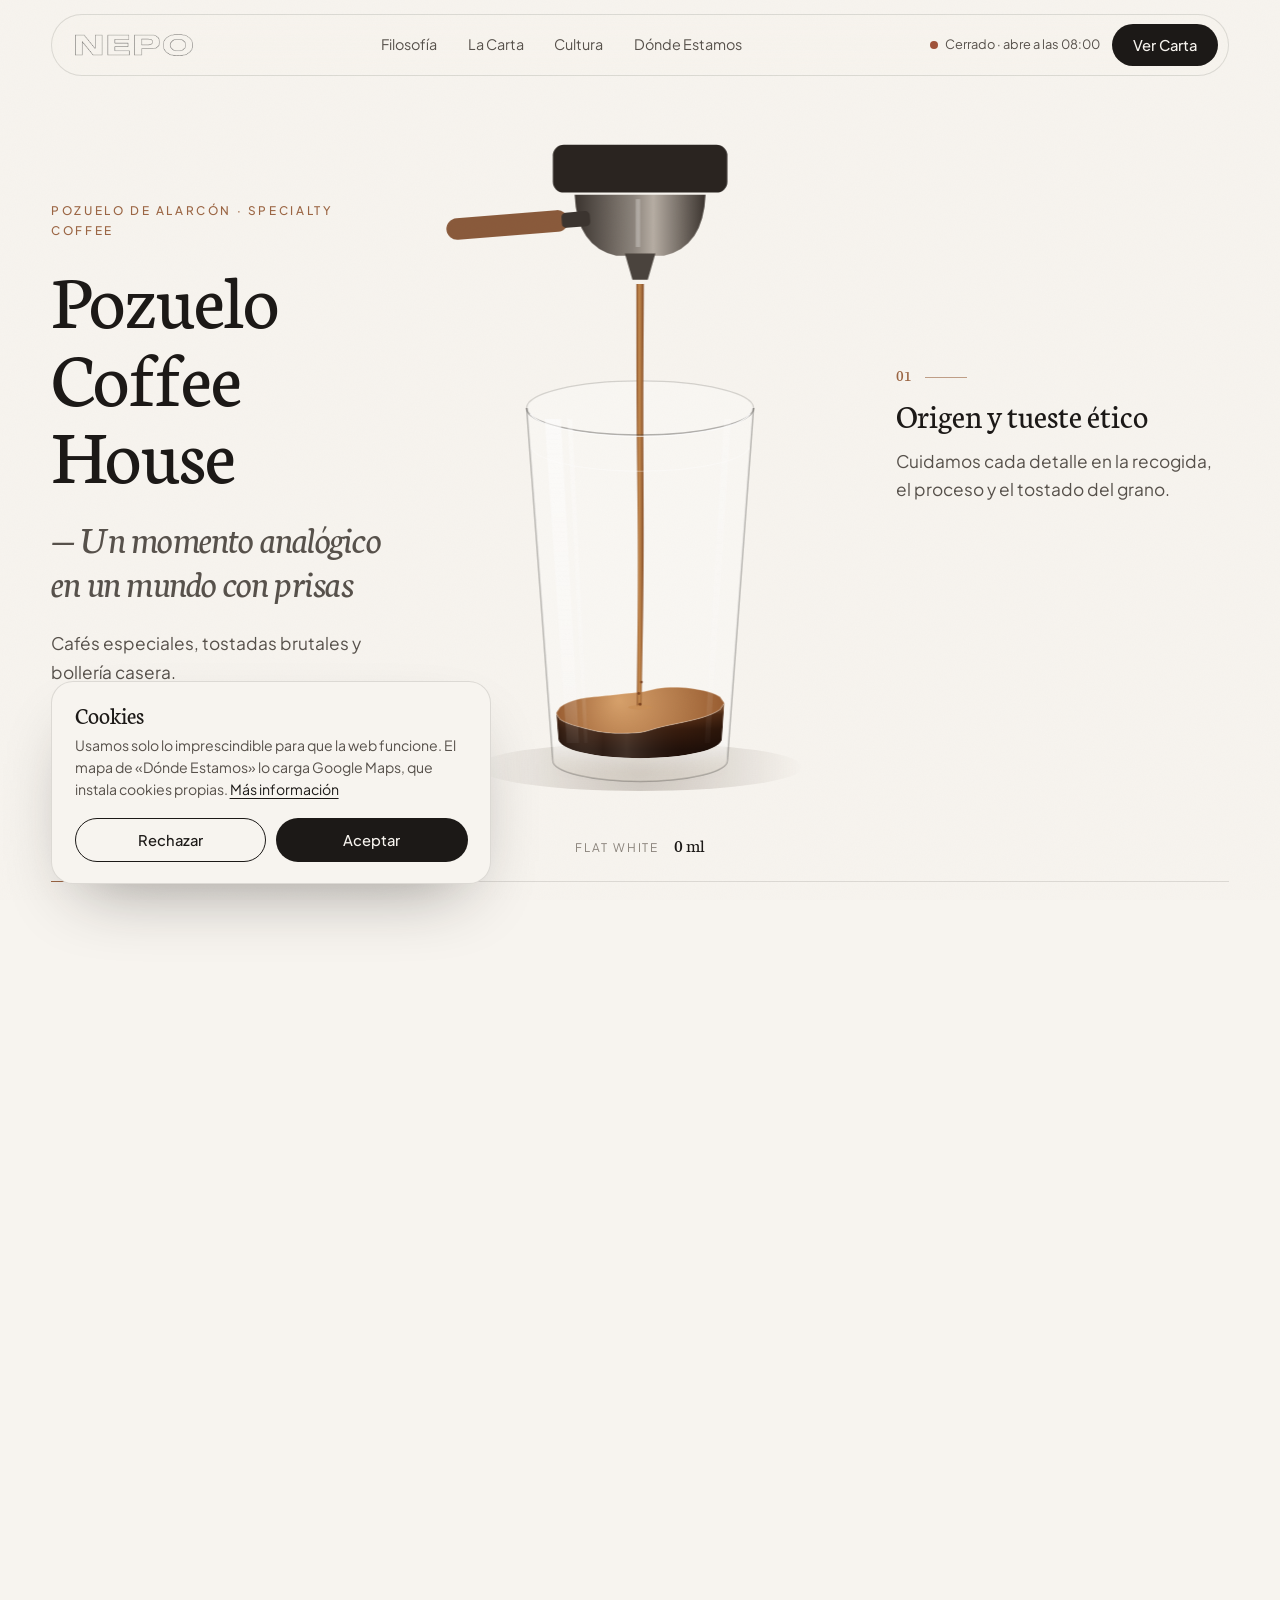
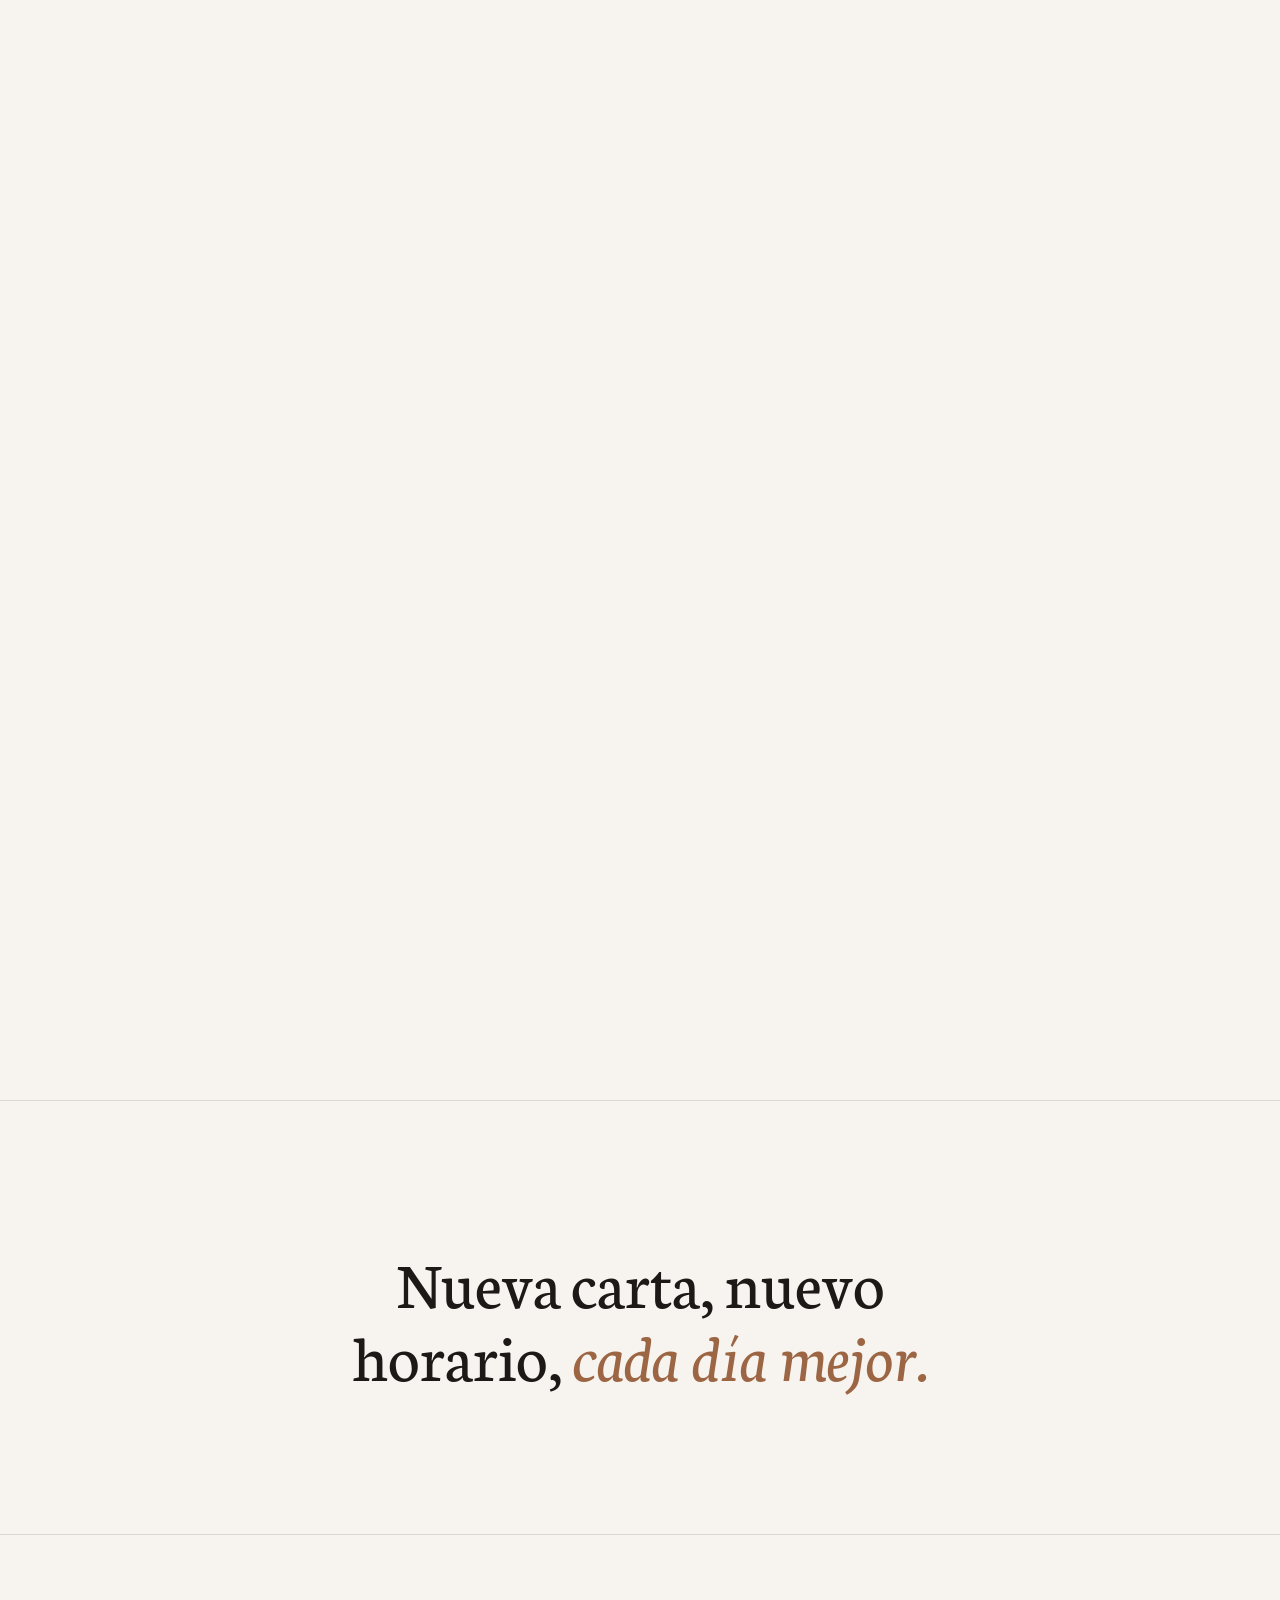
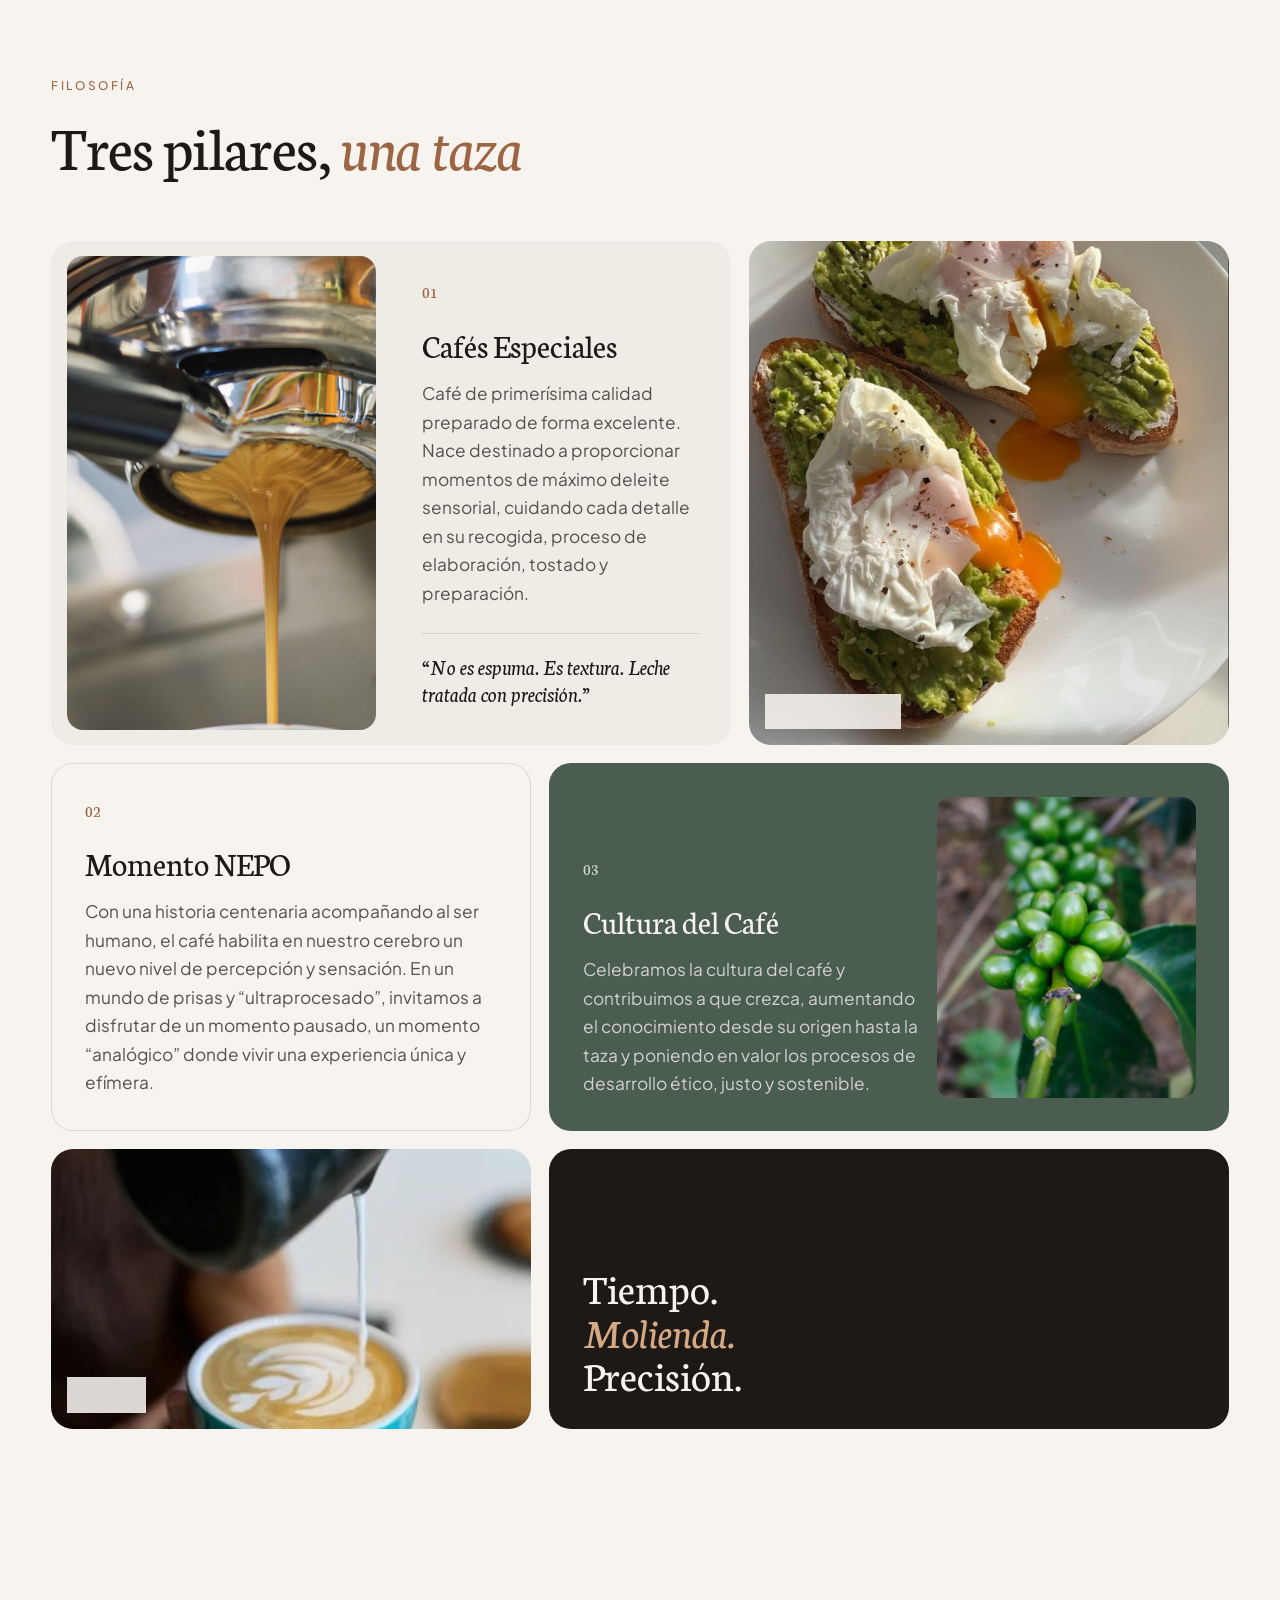
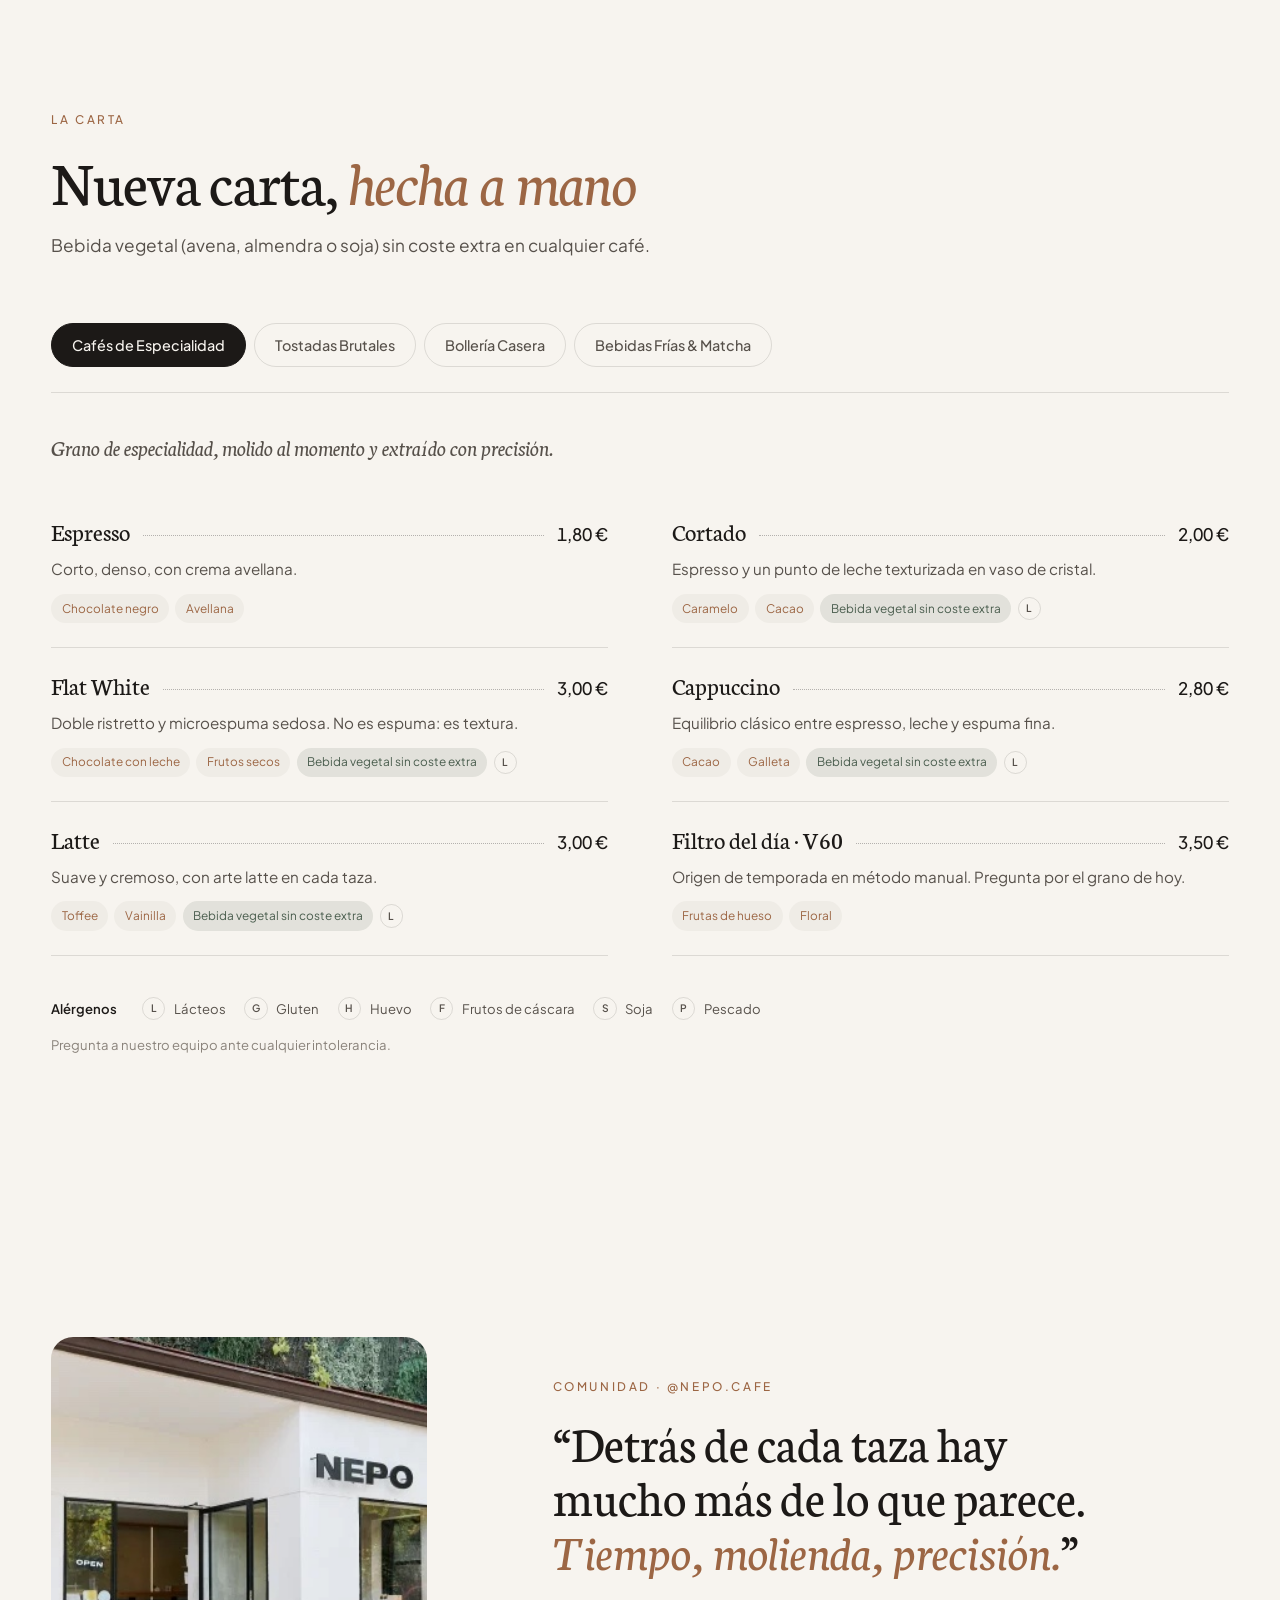
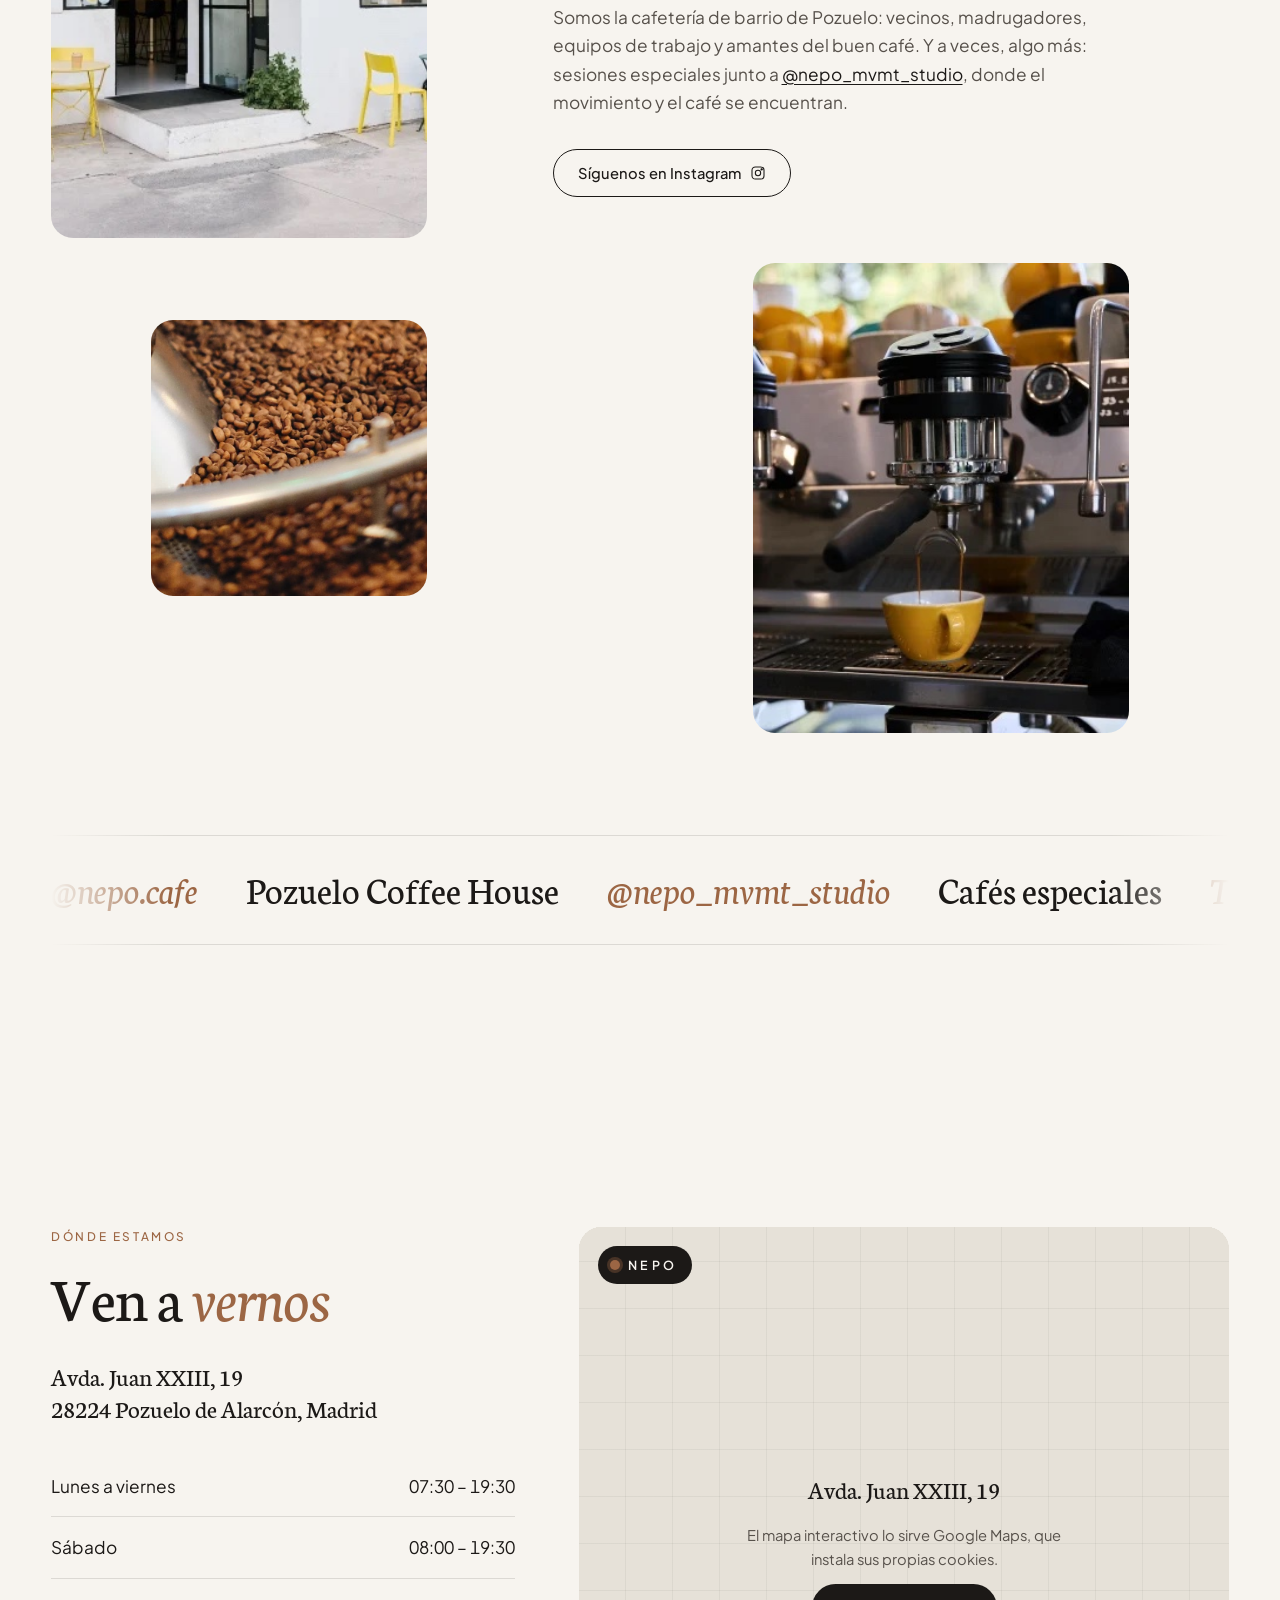
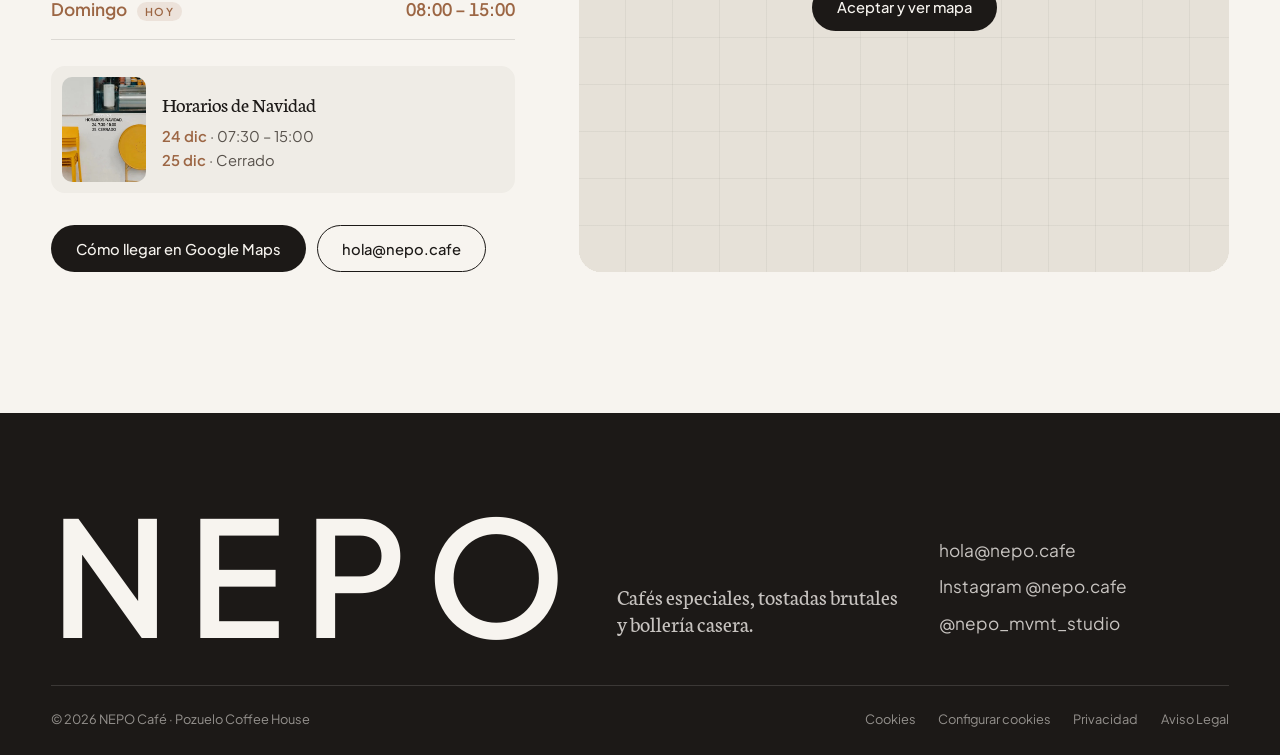
==== index.html @ 7cd98be6 "Web de NEPO Café · Pozuelo Coffee House Primera versión de la web: hero con vídeo de vertido sincron" ====
<!doctype html>
<html lang="es">
<head>
  <meta charset="utf-8" />
  <meta name="viewport" content="width=device-width, initial-scale=1, viewport-fit=cover" />
  <title>NEPO Café · Pozuelo Coffee House</title>
  <meta name="description" content="NEPO Café, cafetería de especialidad en Pozuelo de Alarcón. Cafés especiales, tostadas brutales y bollería casera. Avda. Juan XXIII, 19." />
  <meta name="theme-color" content="#F7F4EF" />
  <link rel="icon" href="./favicon.svg" type="image/svg+xml" />
  <link rel="icon" href="./favicon-32.png" type="image/png" sizes="32x32" />
  <link rel="icon" href="./favicon-192.png" type="image/png" sizes="192x192" />
  <link rel="apple-touch-icon" href="./apple-touch-icon.png" />

  <!-- Open Graph -->
  <meta property="og:title" content="NEPO Café · Pozuelo Coffee House" />
  <meta property="og:description" content="Cafés especiales, tostadas brutales y bollería casera. Un momento analógico en un mundo con prisas." />
  <meta property="og:type" content="website" />
  <meta property="og:image" content="./assets/cafe-especialidad.jpg" />

  <!-- Tipografías -->
  <link rel="preconnect" href="https://fonts.googleapis.com" />
  <link rel="preconnect" href="https://fonts.gstatic.com" crossorigin />
  <link href="https://fonts.googleapis.com/css2?family=Neuton:ital,wght@0,300;0,400;0,700;1,400&family=Plus+Jakarta+Sans:wght@300;400;500;600&display=swap" rel="stylesheet" />

  <link rel="stylesheet" href="./css/styles.css" />

  <!-- Datos estructurados para buscadores (horario real) -->
  <script type="application/ld+json">
  {
    "@context": "https://schema.org",
    "@type": "CafeOrCoffeeShop",
    "name": "NEPO Café",
    "url": "https://nepo.cafe",
    "email": "hola@nepo.cafe",
    "servesCuisine": "Specialty coffee",
    "address": {
      "@type": "PostalAddress",
      "streetAddress": "Avda. Juan XXIII, 19",
      "postalCode": "28224",
      "addressLocality": "Pozuelo de Alarcón",
      "addressRegion": "Madrid",
      "addressCountry": "ES"
    },
    "openingHoursSpecification": [
      { "@type": "OpeningHoursSpecification", "dayOfWeek": ["Monday","Tuesday","Wednesday","Thursday","Friday"], "opens": "07:30", "closes": "19:30" },
      { "@type": "OpeningHoursSpecification", "dayOfWeek": "Saturday", "opens": "08:00", "closes": "19:30" },
      { "@type": "OpeningHoursSpecification", "dayOfWeek": "Sunday", "opens": "08:00", "closes": "15:00" }
    ],
    "sameAs": ["https://www.instagram.com/nepo.cafe/"]
  }
  </script>
</head>

<body>
  <a class="skip-link" href="#contenido">Saltar al contenido</a>

  <!-- ============================================================
       1. NAVBAR FLOTANTE
       ============================================================ -->
  <header class="nav" data-nav>
    <div class="nav__inner">
      <a class="nav__logo" href="#inicio" aria-label="NEPO Café, volver al inicio" data-scroll-top>
        <img src="./assets/logo-nepo.png" alt="NEPO" width="344" height="64" />
      </a>

      <nav class="nav__links" aria-label="Principal" id="nav-menu">
        <a href="#filosofia">Filosofía</a>
        <a href="#carta">La Carta</a>
        <a href="#cultura">Cultura</a>
        <a href="#donde">Dónde Estamos</a>
      </nav>

      <div class="nav__actions">
        <span class="status" data-status aria-live="polite">
          <span class="status__dot" aria-hidden="true"></span>
          <span class="status__text" data-status-text>Comprobando…</span>
        </span>
        <a class="btn btn--pill btn--dark nav__cta" href="#carta">Ver Carta</a>
        <button class="nav__toggle" type="button" aria-expanded="false" aria-controls="nav-menu" data-nav-toggle>
          <span class="sr-only">Abrir menú</span>
          <span class="nav__burger" aria-hidden="true"></span>
        </button>
      </div>
    </div>
  </header>

  <main id="contenido">

    <!-- ============================================================
         2. HERO SCROLLYTELLING — el vaso que se llena
         La pista (.hero__track) mide 300vh; el escenario es sticky.
         El progreso de scroll 0→1 dirige el canvas y los micro-textos.
         ============================================================ -->
    <section class="hero" id="inicio" aria-label="Presentación">
      <div class="hero__track" data-hero-track>
        <div class="hero__sticky">

          <div class="hero__intro">
            <p class="eyebrow">Pozuelo de Alarcón · Specialty Coffee</p>
            <h1 class="hero__title">
              Pozuelo Coffee House
              <em>— Un momento analógico en un mundo con prisas</em>
            </h1>
            <p class="hero__lead">Cafés especiales, tostadas brutales y bollería casera.</p>
            <p class="hero__hint" data-hero-hint>
              <span class="hero__hint-line" aria-hidden="true"></span>
              Desliza para servir tu café
            </p>
          </div>

          <div class="hero__stage" data-hero-stage>
            <!-- Vídeo real del vertido: avanza y retrocede con el scroll.
                 Mientras ./assets/vertido.mp4 no exista, se muestra la
                 animación dibujada en el canvas como respaldo. -->
            <!-- data-label / data-ml: texto y mililitros del contador en modo vídeo.
                 Vídeo: Mikhail Nilov · Pexels (licencia libre, pexels.com/video/6933519) -->
            <video class="hero__video" data-pour-video data-src="./assets/vertido.mp4"
              data-label="Café de moka" data-ml="60"
              muted playsinline preload="none" disablepictureinpicture aria-hidden="true"></video>
            <canvas class="hero__canvas" data-pour-canvas role="img"
              aria-label="Ilustración animada: un vaso de cristal se llena de espresso y leche texturizada a medida que haces scroll."></canvas>
            <div class="hero__meter" aria-hidden="true">
              <span class="hero__meter-label">Flat white</span>
              <span class="hero__meter-value"><span data-ml>0</span> ml</span>
            </div>
          </div>

          <ol class="hero__steps" aria-label="Del origen a tu taza">
            <li class="step" data-step="0">
              <span class="step__num">01</span>
              <h2 class="step__title">Origen y tueste ético</h2>
              <p class="step__text">Cuidamos cada detalle en la recogida, el proceso y el tostado del grano.</p>
            </li>
            <li class="step" data-step="1">
              <span class="step__num">02</span>
              <h2 class="step__title">Extracción precisa</h2>
              <p class="step__text">No es espuma. Es textura. Leche tratada con precisión.</p>
            </li>
            <li class="step" data-step="2">
              <span class="step__num">03</span>
              <h2 class="step__title">Tu momento analógico en Pozuelo</h2>
              <p class="step__text">Una experiencia única y efímera. Disfrútala despacio.</p>
            </li>
          </ol>

          <div class="hero__progress" aria-hidden="true"><span data-hero-bar></span></div>
        </div>
      </div>
    </section>

    <!-- Banda de claim -->
    <section class="claim" aria-label="Novedades">
      <p class="claim__text reveal">Nueva carta, nuevo horario, <em>cada día mejor.</em></p>
    </section>

    <!-- ============================================================
         3. BENTO GRID — los 3 pilares
         ============================================================ -->
    <section class="section pillars" id="filosofia" aria-labelledby="pillars-title">
      <header class="section__head reveal">
        <p class="eyebrow">Filosofía</p>
        <h2 class="section__title" id="pillars-title">Tres pilares, <em>una taza</em></h2>
      </header>

      <div class="bento">
        <!-- Pilar 1 -->
        <article class="bento__card bento__card--feature reveal">
          <figure class="media media--tall" data-label="Café de especialidad">
            <img src="./assets/cafe-especialidad.jpg" alt="Extracción de espresso: un hilo de café dorado cae del portafiltro de la máquina" style="object-position: 66% 50%" loading="lazy" decoding="async" onerror="this.closest('.media').classList.add('is-fallback')" />
          </figure>
          <div class="bento__body">
            <span class="bento__index">01</span>
            <h3 class="bento__title">Cafés Especiales</h3>
            <p>Café de primerísima calidad preparado de forma excelente. Nace destinado a proporcionar momentos de máximo deleite sensorial, cuidando cada detalle en su recogida, proceso de elaboración, tostado y preparación.</p>
            <blockquote class="bento__quote">“No es espuma. Es textura. Leche tratada con precisión.”</blockquote>
          </div>
        </article>

        <!-- Tostadas: tarjeta grande junto al pilar 1 -->
        <figure class="bento__card bento__card--photo bento__card--toast media reveal" data-label="Tostadas brutales">
          <img src="./assets/tostadas-brutales.jpg" alt="Dos tostadas de aguacate con huevo poché y yema líquida" style="object-position: 50% 50%" loading="lazy" decoding="async" onerror="this.closest('.media').classList.add('is-fallback')" />
          <figcaption class="bento__caption">Tostadas brutales</figcaption>
        </figure>

        <!-- Pilar 2 -->
        <article class="bento__card bento__card--sand reveal">
          <span class="bento__index">02</span>
          <h3 class="bento__title">Momento NEPO</h3>
          <p>Con una historia centenaria acompañando al ser humano, el café habilita en nuestro cerebro un nuevo nivel de percepción y sensación. En un mundo de prisas y “ultraprocesado”, invitamos a disfrutar de un momento pausado, un momento “analógico” donde vivir una experiencia única y efímera.</p>
        </article>

        <!-- Pilar 3 -->
        <article class="bento__card bento__card--green reveal" id="cultura">
          <div class="bento__green-text">
            <span class="bento__index">03</span>
            <h3 class="bento__title">Cultura del Café</h3>
            <p>Celebramos la cultura del café y contribuimos a que crezca, aumentando el conocimiento desde su origen hasta la taza y poniendo en valor los procesos de desarrollo ético, justo y sostenible.</p>
          </div>
          <figure class="media media--leaf" data-label="Rama de cafeto">
            <img src="./assets/rama-cafeto.jpg" alt="Rama de cafeto con cerezas de café verdes" style="object-position: 45% 50%" loading="lazy" decoding="async" onerror="this.closest('.media').classList.add('is-fallback')" />
          </figure>
        </article>

        <figure class="bento__card bento__card--photo bento__card--photo-b media reveal" data-label="Latte art">
          <img src="./assets/latte-art.jpg" alt="Barista vertiendo leche texturizada y dibujando un tulipán de latte art en una taza azul" loading="lazy" decoding="async" onerror="this.closest('.media').classList.add('is-fallback')" />
          <figcaption class="bento__caption">Latte art</figcaption>
        </figure>

        <article class="bento__card bento__card--type reveal" aria-hidden="true">
          <p class="bento__big">Tiempo.<br /><em>Molienda.</em><br />Precisión.</p>
        </article>
      </div>
    </section>

    <!-- ============================================================
         4. CARTA INTERACTIVA FILTRABLE
         Los productos se definen en js/main.js (objeto MENU) para
         editarlos sin tocar el HTML.
         ============================================================ -->
    <section class="section menu" id="carta" aria-labelledby="menu-title">
      <header class="section__head reveal">
        <p class="eyebrow">La Carta</p>
        <h2 class="section__title" id="menu-title">Nueva carta, <em>hecha a mano</em></h2>
        <p class="section__lead">Bebida vegetal (avena, almendra o soja) sin coste extra en cualquier café.</p>
      </header>

      <div class="tabs reveal" role="tablist" aria-label="Categorías de la carta" data-tabs></div>
      <div class="menu__panel" role="tabpanel" tabindex="0" data-menu-panel aria-live="polite"></div>

      <aside class="allergens reveal" aria-label="Leyenda de alérgenos">
        <span class="allergens__title">Alérgenos</span>
        <span class="chip" data-a="L">L</span> Lácteos
        <span class="chip" data-a="G">G</span> Gluten
        <span class="chip" data-a="H">H</span> Huevo
        <span class="chip" data-a="F">F</span> Frutos de cáscara
        <span class="chip" data-a="S">S</span> Soja
        <span class="chip" data-a="P">P</span> Pescado
        <span class="allergens__note">Pregunta a nuestro equipo ante cualquier intolerancia.</span>
      </aside>
    </section>

    <!-- ============================================================
         5. COMUNIDAD @nepo.cafe
         ============================================================ -->
    <section class="section community" aria-labelledby="community-title">
      <div class="community__grid">
        <figure class="media community__img community__img--a reveal" data-label="El local">
          <img src="./assets/local-nepo.jpg" alt="Fachada blanca de NEPO Café en Pozuelo, con el cartel NEPO y sillas amarillas en la terraza" loading="lazy" decoding="async" onerror="this.closest('.media').classList.add('is-fallback')" />
        </figure>

        <div class="community__text reveal">
          <p class="eyebrow">Comunidad · @nepo.cafe</p>
          <h2 class="community__quote" id="community-title">“Detrás de cada taza hay mucho más de lo que parece. <em>Tiempo, molienda, precisión.</em>”</h2>
          <p class="community__lead">Somos la cafetería de barrio de Pozuelo: vecinos, madrugadores, equipos de trabajo y amantes del buen café. Y a veces, algo más: sesiones especiales junto a <a href="https://www.instagram.com/nepo_mvmt_studio/" target="_blank" rel="noopener">@nepo_mvmt_studio</a>, donde el movimiento y el café se encuentran.</p>
          <a class="btn btn--pill btn--outline" href="https://www.instagram.com/nepo.cafe/" target="_blank" rel="noopener">
            Síguenos en Instagram
            <svg width="16" height="16" viewBox="0 0 24 24" fill="none" stroke="currentColor" stroke-width="1.6" aria-hidden="true"><rect x="3" y="3" width="18" height="18" rx="5"/><circle cx="12" cy="12" r="4"/><circle cx="17.5" cy="6.5" r="1" fill="currentColor"/></svg>
          </a>
        </div>

        <figure class="media community__img community__img--b reveal" data-label="Tueste">
          <img src="./assets/tueste.jpg" alt="Granos de café recién tostados girando en el tambor de enfriado del tostador" loading="lazy" decoding="async" onerror="this.closest('.media').classList.add('is-fallback')" />
        </figure>

        <figure class="media community__img community__img--c reveal" data-label="En barra">
          <img src="./assets/espresso-barra.jpg" alt="Espresso cayendo del portafiltro en una taza amarilla en la barra de NEPO" loading="lazy" decoding="async" onerror="this.closest('.media').classList.add('is-fallback')" />
        </figure>
      </div>

      <div class="marquee" aria-hidden="true">
        <div class="marquee__track">
          <span>@nepo.cafe</span><span>Pozuelo Coffee House</span><span>@nepo_mvmt_studio</span><span>Cafés especiales</span><span>Tostadas brutales</span><span>Bollería casera</span>
          <span>@nepo.cafe</span><span>Pozuelo Coffee House</span><span>@nepo_mvmt_studio</span><span>Cafés especiales</span><span>Tostadas brutales</span><span>Bollería casera</span>
        </div>
      </div>
    </section>

    <!-- ============================================================
         6. UBICACIÓN Y HORARIOS
         ============================================================ -->
    <section class="section visit" id="donde" aria-labelledby="visit-title">
      <div class="visit__grid">
        <div class="visit__info reveal">
          <p class="eyebrow">Dónde Estamos</p>
          <h2 class="section__title" id="visit-title">Ven a <em>vernos</em></h2>

          <address class="visit__address">
            Avda. Juan XXIII, 19<br />
            28224 Pozuelo de Alarcón, Madrid
          </address>

          <table class="hours" aria-label="Horario de apertura">
            <tbody>
              <tr data-days="1,2,3,4,5"><th scope="row">Lunes a viernes</th><td>07:30 – 19:30</td></tr>
              <tr data-days="6"><th scope="row">Sábado</th><td>08:00 – 19:30</td></tr>
              <tr data-days="0"><th scope="row">Domingo</th><td>08:00 – 15:00</td></tr>
            </tbody>
          </table>

          <!-- Aviso de temporada: main.js lo muestra solo entre el 15/11 y el 25/12 -->
          <aside class="seasonal" data-season="11-15:12-25" hidden>
            <img src="./assets/horario-navidad.jpg" alt="Cartel de NEPO con los horarios de Navidad junto a unas sillas amarillas" loading="lazy" decoding="async" />
            <div>
              <p class="seasonal__title">Horarios de Navidad</p>
              <p><strong>24 dic</strong> · 07:30 – 15:00<br /><strong>25 dic</strong> · Cerrado</p>
            </div>
          </aside>

          <div class="visit__actions">
            <a class="btn btn--pill btn--dark" target="_blank" rel="noopener"
               href="https://www.google.com/maps/dir/?api=1&amp;destination=Avda.%20Juan%20XXIII%2C%2019%2C%2028224%20Pozuelo%20de%20Alarc%C3%B3n%2C%20Madrid">
              Cómo llegar en Google Maps
            </a>
            <a class="btn btn--pill btn--outline" href="mailto:hola@nepo.cafe">hola@nepo.cafe</a>
          </div>
        </div>

        <div class="map reveal">
          <!-- Mapa con filtro cálido/monocromo. Google Maps instala cookies de
               terceros, así que solo se carga si el visitante las acepta. -->
          <iframe class="map__frame" title="Mapa: NEPO Café, Avda. Juan XXIII 19, Pozuelo de Alarcón"
            data-src="https://www.google.com/maps?q=Avda.+Juan+XXIII+19,+28224+Pozuelo+de+Alarc%C3%B3n,+Madrid&amp;z=16&amp;output=embed"
            loading="lazy" referrerpolicy="no-referrer-when-downgrade"></iframe>
          <div class="map__consent" data-map-consent>
            <p class="map__consent-title">Avda. Juan XXIII, 19</p>
            <p>El mapa interactivo lo sirve Google Maps, que instala sus propias cookies.</p>
            <button class="btn btn--pill btn--dark" type="button" data-cookie-accept>Aceptar y ver mapa</button>
          </div>
          <div class="map__pin" aria-hidden="true">
            <span class="map__pin-dot"></span>
            <span class="map__pin-label">NEPO</span>
          </div>
        </div>
      </div>
    </section>
  </main>

  <!-- ============================================================
       FOOTER
       ============================================================ -->
  <footer class="footer">
    <div class="footer__top">
      <p class="footer__logo">NEPO</p>
      <p class="footer__claim">Cafés especiales, tostadas brutales<br />y bollería casera.</p>
      <ul class="footer__links">
        <li><a href="mailto:hola@nepo.cafe">hola@nepo.cafe</a></li>
        <li><a href="https://www.instagram.com/nepo.cafe/" target="_blank" rel="noopener">Instagram @nepo.cafe</a></li>
        <li><a href="https://www.instagram.com/nepo_mvmt_studio/" target="_blank" rel="noopener">@nepo_mvmt_studio</a></li>
      </ul>
    </div>
    <div class="footer__legal">
      <p>© <span data-year>2026</span> NEPO Café · Pozuelo Coffee House</p>
      <nav aria-label="Legal">
        <a href="./legal.html#cookies">Cookies</a>
        <button type="button" class="footer__cookie-btn" data-cookie-settings>Configurar cookies</button>
        <a href="./legal.html#privacidad">Privacidad</a>
        <a href="./legal.html#aviso-legal">Aviso Legal</a>
      </nav>
    </div>
  </footer>

  <!-- ============================================================
       BANNER DE COOKIES
       Solo hay una categoría opcional: Google Maps (terceros).
       La elección se guarda en el navegador del visitante.
       ============================================================ -->
  <div class="cookies" data-cookie-banner role="dialog" aria-modal="false" aria-labelledby="cookies-title" aria-describedby="cookies-text" hidden>
    <p class="cookies__title" id="cookies-title">Cookies</p>
    <p class="cookies__text" id="cookies-text">
      Usamos solo lo imprescindible para que la web funcione. El mapa de «Dónde Estamos» lo carga Google Maps, que instala cookies propias.
      <a href="./legal.html#cookies">Más información</a>
    </p>
    <div class="cookies__actions">
      <button class="btn btn--pill btn--outline" type="button" data-cookie-reject>Rechazar</button>
      <button class="btn btn--pill btn--dark" type="button" data-cookie-accept>Aceptar</button>
    </div>
  </div>

  <script src="./js/main.js" defer></script>
</body>
</html>
---- css/styles.css ----
/* =================================================================
   NEPO Café · Pozuelo Coffee House
   Estilos principales — minimalismo cálido editorial
   ================================================================= */

/* ---------- 1. Tokens ---------- */
:root {
  --paper: #F7F4EF;        /* Crema hueso / papel artesanal */
  --sand: #EFECE6;         /* Arena suave */
  --sand-2: #E6E1D8;
  --ink: #1C1917;          /* Grano tostado profundo */
  --ink-soft: #57514B;
  --ink-mute: #8A837B;
  --espresso: #9C6644;     /* Acento marca */
  --leaf: #4A5D4E;         /* Verde hoja de cafeto */
  --line: rgba(28, 25, 23, .12);
  --open: #4A7A55;
  --closed: #A0533A;

  --serif: "Neuton", Georgia, "Times New Roman", serif;
  --sans: "Plus Jakarta Sans", Inter, system-ui, -apple-system, sans-serif;

  --gutter: clamp(1rem, 4vw, 3.5rem);
  --max: 1320px;
  --radius: 22px;
  --radius-sm: 14px;
  --ease: cubic-bezier(.22, .8, .24, 1);

  --fs-hero: clamp(2.6rem, 6.2vw, 5.6rem);
  --fs-h2: clamp(2.2rem, 5vw, 4.2rem);
  --fs-h3: clamp(1.6rem, 2.6vw, 2.2rem);
  --fs-body: clamp(.98rem, .3vw + .9rem, 1.08rem);
}

/* ---------- 2. Base ---------- */
*, *::before, *::after { box-sizing: border-box; }
html { -webkit-text-size-adjust: 100%; scroll-behavior: smooth; }
body {
  margin: 0;
  background: var(--paper);
  color: var(--ink);
  font-family: var(--sans);
  font-size: var(--fs-body);
  line-height: 1.65;
  -webkit-font-smoothing: antialiased;
  overflow-x: clip;
}

/* Textura de papel algodón (ruido SVG muy sutil) */
body::before {
  content: "";
  position: fixed;
  inset: 0;
  pointer-events: none;
  z-index: 100;
  opacity: .35;
  mix-blend-mode: multiply;
  background-image: url("data:image/svg+xml;utf8,<svg xmlns='http://www.w3.org/2000/svg' width='220' height='220'><filter id='n'><feTurbulence type='fractalNoise' baseFrequency='.85' numOctaves='3' stitchTiles='stitch'/><feColorMatrix values='0 0 0 0 .45  0 0 0 0 .38  0 0 0 0 .3  0 0 0 .09 0'/></filter><rect width='100%' height='100%' filter='url(%23n)'/></svg>");
}

img { display: block; max-width: 100%; }
a { color: inherit; }
em { font-style: italic; }
h1, h2, h3 { margin: 0; font-weight: 400; }
p { margin: 0; }

::selection { background: var(--espresso); color: var(--paper); }

:focus-visible {
  outline: 2px solid var(--espresso);
  outline-offset: 3px;
  border-radius: 6px;
}

.sr-only {
  position: absolute; width: 1px; height: 1px; padding: 0; margin: -1px;
  overflow: hidden; clip: rect(0 0 0 0); white-space: nowrap; border: 0;
}

.skip-link {
  position: fixed; left: 1rem; top: -4rem; z-index: 200;
  background: var(--ink); color: var(--paper);
  padding: .7rem 1.1rem; border-radius: 999px; text-decoration: none;
  transition: top .2s;
}
.skip-link:focus { top: 1rem; }

.eyebrow {
  font-size: .74rem;
  letter-spacing: .22em;
  text-transform: uppercase;
  color: var(--espresso);
  font-weight: 500;
  margin-bottom: 1.1rem;
}

/* ---------- 3. Botones ---------- */
.btn {
  display: inline-flex; align-items: center; gap: .6rem;
  font: 500 .92rem/1 var(--sans);
  text-decoration: none;
  border: 1px solid transparent;
  cursor: pointer;
  transition: background .35s var(--ease), color .35s var(--ease), transform .35s var(--ease), border-color .35s;
}
.btn--pill { padding: .95rem 1.5rem; border-radius: 999px; }
.btn--dark { background: var(--ink); color: var(--paper); }
.btn--dark:hover { background: var(--espresso); transform: translateY(-1px); }
.btn--outline { border-color: var(--ink); color: var(--ink); background: transparent; }
.btn--outline:hover { background: var(--ink); color: var(--paper); }

/* ---------- 4. Navbar ---------- */
.nav {
  position: fixed;
  top: max(.9rem, env(safe-area-inset-top));
  left: 0; right: 0;
  z-index: 50;
  padding: 0 var(--gutter);
  pointer-events: none;
}
.nav__inner {
  pointer-events: auto;
  max-width: var(--max);
  margin: 0 auto;
  display: flex; align-items: center; justify-content: space-between; gap: 1rem;
  padding: .55rem .6rem .55rem 1.4rem;
  border-radius: 999px;
  background: rgba(247, 244, 239, .72);
  backdrop-filter: blur(14px) saturate(1.2);
  -webkit-backdrop-filter: blur(14px) saturate(1.2);
  border: 1px solid var(--line);
  transition: box-shadow .4s var(--ease), background .4s;
}
.nav.is-scrolled .nav__inner {
  background: rgba(247, 244, 239, .9);
  box-shadow: 0 12px 40px -18px rgba(28, 25, 23, .25);
}
.nav__logo {
  display: inline-flex; align-items: center;
  text-decoration: none;
  transition: opacity .3s;
}
.nav__logo:hover { opacity: .65; }
.nav__logo img {
  height: 22px; width: auto;
  /* El logo original es blanco con fondo transparente: lo pasamos a carbón
     para que se lea sobre la navbar crema. */
  filter: brightness(0) saturate(100%);
  opacity: .9;
}
.nav__links { display: flex; gap: clamp(1rem, 2.4vw, 2.2rem); }
.nav__links a {
  font-size: .9rem;
  text-decoration: none;
  color: var(--ink-soft);
  position: relative;
  transition: color .3s;
}
.nav__links a::after {
  content: ""; position: absolute; left: 0; right: 0; bottom: -4px; height: 1px;
  background: currentColor; transform: scaleX(0); transform-origin: right;
  transition: transform .45s var(--ease);
}
.nav__links a:hover { color: var(--ink); }
.nav__links a:hover::after { transform: scaleX(1); transform-origin: left; }

.nav__actions { display: flex; align-items: center; gap: .75rem; }
.nav__cta { padding: .78rem 1.25rem; }

.status {
  display: inline-flex; align-items: center; gap: .45rem;
  font-size: .8rem; color: var(--ink-soft);
  white-space: nowrap;
}
.status__dot {
  width: 8px; height: 8px; border-radius: 50%;
  background: var(--ink-mute);
}
.status.is-open .status__dot {
  background: var(--open);
  box-shadow: 0 0 0 0 rgba(74, 122, 85, .5);
  animation: pulse 2.4s infinite;
}
.status.is-closed .status__dot { background: var(--closed); }
@keyframes pulse {
  0% { box-shadow: 0 0 0 0 rgba(74, 122, 85, .45); }
  70% { box-shadow: 0 0 0 8px rgba(74, 122, 85, 0); }
  100% { box-shadow: 0 0 0 0 rgba(74, 122, 85, 0); }
}

.nav__toggle {
  display: none;
  width: 44px; height: 44px; border-radius: 50%;
  border: 1px solid var(--line); background: transparent; cursor: pointer;
  position: relative;
}
.nav__burger, .nav__burger::before, .nav__burger::after {
  position: absolute; left: 50%; width: 16px; height: 1.5px; background: var(--ink);
  transform: translateX(-50%); transition: transform .35s var(--ease), opacity .2s;
}
.nav__burger { top: 50%; }
.nav__burger::before { content: ""; top: -5px; }
.nav__burger::after { content: ""; top: 5px; }
.nav.is-open .nav__burger { background: transparent; }
.nav.is-open .nav__burger::before { transform: translateX(-50%) translateY(5px) rotate(45deg); }
.nav.is-open .nav__burger::after { transform: translateX(-50%) translateY(-5px) rotate(-45deg); }

/* ---------- 5. Hero scrollytelling ---------- */
.hero { position: relative; }
.hero__track { height: 300vh; position: relative; }
.hero__sticky {
  position: sticky;
  top: 0;
  height: 100vh;
  height: 100svh;
  overflow: hidden;
  display: grid;
  grid-template-columns: minmax(0, 1fr) minmax(280px, 34vw) minmax(0, 1fr);
  align-items: center;
  gap: clamp(1rem, 3vw, 3rem);
  padding: 6.5rem var(--gutter) 2.5rem;
  max-width: calc(var(--max) + 2 * var(--gutter));
  margin: 0 auto;
}

.hero__intro { align-self: center; }
.hero__title {
  font-family: var(--serif);
  font-size: var(--fs-hero);
  line-height: .98;
  letter-spacing: -.01em;
}
.hero__title em {
  display: block;
  font-size: .5em;
  line-height: 1.12;
  margin-top: .6em;
  color: var(--ink-soft);
}
.hero__lead {
  margin-top: 1.6rem;
  color: var(--ink-soft);
  max-width: 28ch;
}
.hero__hint {
  margin-top: 2.4rem;
  display: flex; align-items: center; gap: .8rem;
  font-size: .78rem; letter-spacing: .14em; text-transform: uppercase;
  color: var(--ink-mute);
  transition: opacity .5s;
}
.hero__hint-line {
  width: 1px; height: 38px; background: var(--line); position: relative; overflow: hidden;
}
.hero__hint-line::after {
  content: ""; position: absolute; left: 0; top: -40%; width: 100%; height: 40%;
  background: var(--espresso);
  animation: drip 2s var(--ease) infinite;
}
@keyframes drip { to { top: 100%; } }

.hero__stage {
  position: relative;
  height: 100%;
  min-height: 0;
  display: flex; align-items: center; justify-content: center;
}
.hero__canvas {
  width: 100%;
  height: 100%;
  max-height: 78vh;
  display: block;
}
/* Vídeo real del vertido (oculto hasta que carga; el canvas es el respaldo) */
.hero__video {
  display: none;
  height: calc(100% - 2.6rem);
  max-height: 74vh;
  width: auto;
  max-width: 100%;
  aspect-ratio: 4 / 5;
  object-fit: cover;
  object-position: 50% 72%;   /* encuadra el vaso del vídeo vertical */
  border-radius: var(--radius);
  background: var(--sand-2);
  box-shadow: 0 40px 80px -40px rgba(28, 25, 23, .35);
  margin-bottom: 2.6rem;
}
.hero__stage.has-video .hero__video { display: block; }
.hero__stage.has-video .hero__canvas { display: none; }

.hero__meter {
  position: absolute;
  left: 50%; bottom: 0;
  transform: translateX(-50%);
  display: flex; gap: .9rem; align-items: baseline;
  font-size: .74rem; letter-spacing: .16em; text-transform: uppercase;
  color: var(--ink-mute);
  white-space: nowrap;
}
.hero__meter-value {
  font-family: var(--serif); font-size: 1.15rem; letter-spacing: 0; text-transform: none;
  color: var(--ink); font-variant-numeric: tabular-nums;
}

.hero__steps {
  list-style: none; margin: 0; padding: 0;
  position: relative;
  align-self: center;
  min-height: 15rem;
}
.step {
  position: absolute; inset: 0 0 auto 0;
  opacity: 0;
  transform: translateY(18px);
  filter: blur(4px);
  will-change: opacity, transform;
}
.step__num {
  display: block;
  font-family: var(--serif);
  font-size: 1rem;
  color: var(--espresso);
  margin-bottom: .6rem;
}
.step__num::after {
  content: ""; display: inline-block; width: 42px; height: 1px; background: currentColor;
  vertical-align: middle; margin-left: .8rem; opacity: .6;
}
.step__title {
  font-family: var(--serif);
  font-size: var(--fs-h3);
  line-height: 1.08;
  margin-bottom: .8rem;
}
.step__text { color: var(--ink-soft); max-width: 30ch; }

.hero__progress {
  position: absolute; left: var(--gutter); right: var(--gutter); bottom: 1.1rem;
  height: 1px; background: var(--line);
}
.hero__progress span {
  display: block; height: 100%; width: 100%;
  background: var(--espresso);
  transform-origin: left; transform: scaleX(0);
}

/* ---------- 6. Claim ---------- */
.claim {
  padding: clamp(5rem, 12vw, 9rem) var(--gutter);
  text-align: center;
  border-top: 1px solid var(--line);
  border-bottom: 1px solid var(--line);
}
.claim__text {
  font-family: var(--serif);
  font-size: clamp(2rem, 5.4vw, 4.6rem);
  line-height: 1.05;
  max-width: 18ch;
  margin: 0 auto;
}
.claim__text em { color: var(--espresso); }

/* ---------- 7. Secciones genéricas ---------- */
.section {
  padding: clamp(5rem, 11vw, 9rem) var(--gutter);
  max-width: calc(var(--max) + 2 * var(--gutter));
  margin: 0 auto;
}
.section__head { margin-bottom: clamp(2.5rem, 5vw, 4rem); max-width: 46rem; }
.section__title {
  font-family: var(--serif);
  font-size: var(--fs-h2);
  line-height: 1;
  letter-spacing: -.01em;
}
.section__title em { color: var(--espresso); }
.section__lead { margin-top: 1.2rem; color: var(--ink-soft); }

/* ---------- 8. Media con fallback elegante ---------- */
.media {
  position: relative;
  margin: 0;
  overflow: hidden;
  background: var(--sand-2);
  border-radius: var(--radius);
}
.media img {
  width: 100%; height: 100%;
  object-fit: cover;
  transition: transform 1.2s var(--ease);
}
.media:hover img { transform: scale(1.035); }

/* Si la imagen no existe, se muestra un placeholder cálido con su nombre */
.media.is-fallback img { display: none; }
.media.is-fallback {
  background:
    radial-gradient(120% 90% at 20% 15%, rgba(255, 255, 255, .55), transparent 55%),
    radial-gradient(90% 80% at 85% 90%, rgba(156, 102, 68, .28), transparent 60%),
    linear-gradient(160deg, #E9E2D6, #D9CBB7);
}
.media.is-fallback::after {
  content: attr(data-label);
  position: absolute; inset: auto 1.2rem 1.1rem 1.2rem;
  font-family: var(--serif); font-style: italic;
  font-size: 1.35rem; color: rgba(28, 25, 23, .55);
}
.media.is-fallback::before {
  content: "";
  position: absolute; left: 50%; top: 46%;
  width: 54px; height: 70px;
  transform: translate(-50%, -50%) rotate(-18deg);
  border: 1px solid rgba(28, 25, 23, .25);
  border-radius: 50%;
  background: linear-gradient(90deg, transparent 47%, rgba(28, 25, 23, .25) 48% 52%, transparent 53%);
}

/* ---------- 9. Bento ---------- */
.bento {
  display: grid;
  grid-template-columns: repeat(12, minmax(0, 1fr));
  grid-auto-rows: minmax(120px, auto);
  gap: clamp(.8rem, 1.4vw, 1.25rem);
}
.bento__card {
  position: relative;
  border-radius: var(--radius);
  padding: clamp(1.5rem, 2.6vw, 2.4rem);
  background: var(--sand);
  overflow: hidden;
  margin: 0;
}
.bento__index {
  font-family: var(--serif); font-size: 1rem; color: var(--espresso);
  display: block; margin-bottom: 1.4rem;
}
.bento__title {
  font-family: var(--serif);
  font-size: var(--fs-h3);
  line-height: 1.05;
  margin-bottom: 1rem;
}
.bento__card p { color: var(--ink-soft); }

.bento__card--feature {
  grid-column: span 7; grid-row: span 3;
  display: grid; grid-template-columns: 1fr 1fr; gap: clamp(1.2rem, 2.4vw, 2.4rem);
  padding: clamp(.8rem, 1.2vw, 1rem);
  background: var(--sand);
}
.bento__card--feature .media--tall { min-height: 420px; border-radius: calc(var(--radius) - 6px); }
.bento__card--feature .bento__body { padding: clamp(.8rem, 1.8vw, 1.6rem) clamp(.4rem, 1.2vw, 1rem); align-self: end; }
.bento__quote {
  margin: 1.6rem 0 0;
  padding-top: 1.2rem;
  border-top: 1px solid var(--line);
  font-family: var(--serif); font-style: italic;
  font-size: 1.35rem; line-height: 1.25;
}

.bento__card--sand { grid-column: span 5; grid-row: span 2; background: var(--paper); border: 1px solid var(--line); }
.bento__card--photo { grid-column: span 5; grid-row: span 1; padding: 0; min-height: 200px; }
.bento__card--photo img { position: absolute; inset: 0; }
.bento__caption {
  position: absolute; left: 1rem; bottom: 1rem;
  background: rgba(247, 244, 239, .88);
  backdrop-filter: blur(8px);
  padding: .45rem .9rem; border-radius: 999px;
  font-size: .8rem;
}
.media.is-fallback .bento__caption { display: none; }
/* La segunda foto ocupa el hueco bajo el pilar 1 */
.bento__card--photo-b { grid-column: span 5; grid-row: span 2; min-height: 280px; }
/* Tostadas: tarjeta alta junto al pilar 1, para que se vean enteras */
.bento__card--toast { grid-column: span 5; grid-row: span 3; min-height: 460px; }

.bento__card--green {
  grid-column: span 7; grid-row: span 2;
  background: var(--leaf); color: var(--paper);
  display: grid; grid-template-columns: 1.3fr 1fr; gap: 1.2rem; align-items: end;
}
.bento__card--green p { color: rgba(247, 244, 239, .78); }
.bento__card--green .bento__index { color: #CFD8C9; }
.bento__card--green .media--leaf { height: 100%; min-height: 220px; border-radius: var(--radius-sm); background: #5d7262; }

.bento__card--type {
  grid-column: span 7; grid-row: span 2;
  display: flex; align-items: flex-end;
  background: var(--ink); color: var(--paper);
}
.bento__big {
  font-family: var(--serif);
  font-size: clamp(2rem, 3.4vw, 3rem);
  line-height: 1;
  color: var(--paper) !important;
}
.bento__big em { color: #D7A982; }

/* ---------- 10. Carta ---------- */
.tabs {
  display: flex; flex-wrap: wrap; gap: .5rem;
  padding-bottom: 1.6rem;
  border-bottom: 1px solid var(--line);
  margin-bottom: 2.2rem;
}
.tab {
  font: 500 .9rem/1 var(--sans);
  padding: .85rem 1.25rem;
  border-radius: 999px;
  border: 1px solid var(--line);
  background: transparent;
  color: var(--ink-soft);
  cursor: pointer;
  transition: all .35s var(--ease);
}
.tab:hover { border-color: var(--ink); color: var(--ink); }
.tab[aria-selected="true"] { background: var(--ink); color: var(--paper); border-color: var(--ink); }

.menu__panel { outline: none; }
.menu__intro {
  font-family: var(--serif); font-style: italic;
  font-size: 1.4rem; color: var(--ink-soft);
  margin-bottom: 1.8rem;
  max-width: 50ch;
}
.menu__list {
  list-style: none; margin: 0; padding: 0;
  display: grid; grid-template-columns: repeat(2, minmax(0, 1fr));
  column-gap: clamp(2rem, 5vw, 5rem);
}
.dish {
  padding: 1.5rem 0;
  border-bottom: 1px solid var(--line);
  opacity: 0; transform: translateY(12px);
  animation: dishIn .7s var(--ease) forwards;
}
@keyframes dishIn { to { opacity: 1; transform: none; } }
.dish__row { display: flex; align-items: baseline; gap: .8rem; }
.dish__name { font-family: var(--serif); font-size: 1.55rem; line-height: 1.1; }
.dish__dots { flex: 1; border-bottom: 1px dotted rgba(28, 25, 23, .3); transform: translateY(-5px); }
.dish__price { font-variant-numeric: tabular-nums; font-weight: 500; }
.dish__desc { margin-top: .45rem; color: var(--ink-soft); font-size: .95rem; }
.dish__meta { display: flex; flex-wrap: wrap; gap: .4rem; margin-top: .8rem; align-items: center; }
.note {
  font-size: .74rem; padding: .3rem .65rem; border-radius: 999px;
  background: var(--sand); color: var(--espresso);
}
.note--veg { background: rgba(74, 93, 78, .12); color: var(--leaf); }
.chip {
  display: inline-grid; place-items: center;
  width: 1.45rem; height: 1.45rem; border-radius: 50%;
  border: 1px solid var(--line);
  font-size: .64rem; font-weight: 600; color: var(--ink-soft);
}

.allergens {
  margin-top: 2.6rem;
  display: flex; flex-wrap: wrap; align-items: center; gap: .45rem .55rem;
  font-size: .82rem; color: var(--ink-soft);
}
.allergens__title { font-weight: 600; color: var(--ink); margin-right: .4rem; }
.allergens .chip:not(:first-of-type) { margin-left: .6rem; }
.allergens__note { flex-basis: 100%; margin-top: .4rem; color: var(--ink-mute); }

/* ---------- 11. Comunidad ---------- */
.community__grid {
  display: grid;
  grid-template-columns: repeat(12, minmax(0, 1fr));
  gap: clamp(1rem, 2vw, 1.6rem);
  align-items: center;
}
.community__img--a { grid-column: 1 / span 4; aspect-ratio: 3 / 4; }
.community__text { grid-column: 6 / span 6; }
.community__img--b { grid-column: 2 / span 3; aspect-ratio: 1; margin-top: -5rem; }
.community__img--c { grid-column: 8 / span 4; aspect-ratio: 4 / 5; }
.community__quote {
  font-family: var(--serif);
  font-size: clamp(2rem, 4vw, 3.4rem);
  line-height: 1.06;
  margin-bottom: 1.6rem;
}
.community__quote em { color: var(--espresso); }
.community__lead { color: var(--ink-soft); margin-bottom: 2rem; max-width: 52ch; }
.community__lead a { color: var(--ink); text-underline-offset: 3px; }

.marquee {
  margin-top: clamp(4rem, 8vw, 7rem);
  overflow: hidden;
  border-top: 1px solid var(--line);
  border-bottom: 1px solid var(--line);
  padding: 1.4rem 0;
  mask-image: linear-gradient(90deg, transparent, #000 10%, #000 90%, transparent);
}
.marquee__track {
  display: flex; gap: 3rem; width: max-content;
  animation: marquee 38s linear infinite;
  font-family: var(--serif); font-size: clamp(1.6rem, 3vw, 2.4rem); white-space: nowrap;
}
.marquee__track span:nth-child(odd) { font-style: italic; color: var(--espresso); }
@keyframes marquee { to { transform: translateX(-50%); } }

/* ---------- 12. Visítanos ---------- */
.visit__grid {
  display: grid;
  grid-template-columns: minmax(0, 5fr) minmax(0, 7fr);
  gap: clamp(2rem, 5vw, 5rem);
  align-items: stretch;
}
.visit__address {
  font-style: normal;
  font-family: var(--serif);
  font-size: 1.6rem; line-height: 1.25;
  margin: 2rem 0;
}
.hours { width: 100%; border-collapse: collapse; margin-bottom: 2.2rem; }
.hours th, .hours td {
  padding: 1rem 0;
  border-bottom: 1px solid var(--line);
  text-align: left; font-weight: 400;
}
.hours td { text-align: right; font-variant-numeric: tabular-nums; }
.hours tr.is-today th, .hours tr.is-today td { color: var(--espresso); font-weight: 600; }
.hours tr.is-today th::after {
  content: "Hoy"; margin-left: .6rem;
  font-size: .68rem; letter-spacing: .14em; text-transform: uppercase;
  padding: .2rem .5rem; border-radius: 999px; background: rgba(156, 102, 68, .12);
}
.visit__actions { display: flex; flex-wrap: wrap; gap: .7rem; }

/* Aviso de temporada (p. ej. horarios de Navidad) */
.seasonal {
  display: grid; grid-template-columns: 84px 1fr; gap: 1rem; align-items: center;
  padding: .7rem 1.1rem .7rem .7rem; margin: -0.6rem 0 2rem;
  background: var(--sand); border-radius: var(--radius-sm);
  font-size: .92rem; color: var(--ink-soft);
}
.seasonal[hidden] { display: none; }
.seasonal img { width: 84px; height: 105px; object-fit: cover; border-radius: 10px; }
.seasonal__title { font-family: var(--serif); font-size: 1.3rem; color: var(--ink); margin-bottom: .2rem; }
.seasonal strong { color: var(--espresso); font-weight: 600; }

.map {
  position: relative;
  border-radius: var(--radius);
  overflow: hidden;
  min-height: 460px;
  background: var(--sand-2);
}
.map__frame {
  position: absolute; inset: 0; width: 100%; height: 100%; border: 0;
  /* Tono cálido monocromo */
  filter: grayscale(1) sepia(.35) contrast(.92) brightness(1.04);
}
.map::after {
  content: ""; position: absolute; inset: 0; pointer-events: none;
  background: rgba(156, 102, 68, .08); mix-blend-mode: multiply;
}
.map__pin {
  position: absolute; left: 1.2rem; top: 1.2rem; z-index: 2;
  display: flex; align-items: center; gap: .55rem;
  background: var(--ink); color: var(--paper);
  padding: .55rem .95rem .55rem .7rem; border-radius: 999px;
  font-size: .78rem; letter-spacing: .25em; font-weight: 600;
}
.map__pin-dot { width: 10px; height: 10px; border-radius: 50%; background: var(--espresso); box-shadow: 0 0 0 3px rgba(156, 102, 68, .35); }

/* Mapa bloqueado hasta aceptar cookies */
.map__consent {
  position: absolute; inset: 0; z-index: 1;
  display: grid; place-content: center; justify-items: center; gap: .8rem;
  padding: 2rem; text-align: center;
  color: var(--ink-soft); font-size: .92rem;
  background:
    repeating-linear-gradient(0deg, transparent 0 46px, rgba(28, 25, 23, .05) 46px 47px),
    repeating-linear-gradient(90deg, transparent 0 46px, rgba(28, 25, 23, .05) 46px 47px),
    var(--sand-2);
}
.map__consent[hidden] { display: none; }
.map__consent p { max-width: 30ch; }
.map__consent-title { font-family: var(--serif); font-size: 1.6rem; color: var(--ink); }

/* ---------- Banner de cookies ---------- */
.cookies {
  position: fixed; z-index: 120;
  left: var(--gutter); bottom: max(1rem, env(safe-area-inset-bottom));
  width: min(440px, calc(100% - 2 * var(--gutter)));
  padding: 1.3rem 1.4rem;
  background: var(--paper);
  border: 1px solid var(--line);
  border-radius: var(--radius);
  box-shadow: 0 30px 70px -30px rgba(28, 25, 23, .45);
  opacity: 0; transform: translateY(16px);
  transition: opacity .4s var(--ease), transform .4s var(--ease);
}
.cookies.is-visible { opacity: 1; transform: none; }
.cookies[hidden] { display: none; }
.cookies__title { font-family: var(--serif); font-size: 1.5rem; line-height: 1; margin-bottom: .5rem; }
.cookies__text { font-size: .88rem; color: var(--ink-soft); line-height: 1.55; }
.cookies__text a { color: var(--ink); text-underline-offset: 3px; }
.cookies__actions { display: flex; gap: .6rem; margin-top: 1.1rem; }
.cookies__actions .btn { flex: 1; justify-content: center; padding: .85rem 1rem; }

.footer__cookie-btn {
  background: none; border: 0; padding: 0; cursor: pointer;
  font: inherit; color: inherit;
}
.footer__cookie-btn:hover { color: var(--paper); }

/* ---------- 13. Footer ---------- */
.footer {
  background: var(--ink); color: var(--paper);
  padding: clamp(4rem, 8vw, 6rem) var(--gutter) 1.6rem;
}
.footer__top {
  max-width: var(--max); margin: 0 auto;
  display: grid; grid-template-columns: 1.4fr 1fr 1fr; gap: 2rem; align-items: end;
  padding-bottom: 3rem; border-bottom: 1px solid rgba(247, 244, 239, .14);
}
.footer__logo {
  font: 600 clamp(4rem, 13vw, 10rem)/.8 var(--sans);
  letter-spacing: .12em;
}
.footer__claim { font-family: var(--serif); font-size: 1.4rem; line-height: 1.2; color: rgba(247, 244, 239, .78); }
.footer__links { list-style: none; margin: 0; padding: 0; display: grid; gap: .5rem; justify-items: start; }
.footer__links a { text-decoration: none; color: rgba(247, 244, 239, .78); transition: color .3s; }
.footer__links a:hover { color: #D7A982; }
.footer__legal {
  max-width: var(--max); margin: 0 auto; padding-top: 1.4rem;
  display: flex; flex-wrap: wrap; justify-content: space-between; gap: 1rem;
  font-size: .8rem; color: rgba(247, 244, 239, .55);
}
.footer__legal nav { display: flex; gap: 1.4rem; }
.footer__legal a { text-decoration: none; }
.footer__legal a:hover { color: var(--paper); }

/* ---------- 14. Reveal on scroll ---------- */
.reveal {
  opacity: 0;
  transform: translateY(28px);
  transition: opacity 1s var(--ease), transform 1.1s var(--ease);
}
.reveal.is-visible { opacity: 1; transform: none; }

/* ---------- 15. Responsive ---------- */
@media (max-width: 1080px) {
  .bento__card--feature { grid-column: span 12; grid-row: auto; }
  .bento__card--sand { grid-column: span 7; }
  .bento__card--photo, .bento__card--photo-b { grid-column: span 5; grid-row: span 2; }
  .bento__card--green { grid-column: span 7; }
  .bento__card--type { grid-column: span 12; min-height: 200px; }
}

@media (max-width: 900px) {
  .nav__links {
    position: fixed; left: var(--gutter); right: var(--gutter); top: 4.8rem;
    flex-direction: column; gap: 0;
    background: var(--paper); border: 1px solid var(--line); border-radius: var(--radius);
    padding: .6rem 1.4rem;
    box-shadow: 0 30px 60px -30px rgba(28, 25, 23, .35);
    opacity: 0; transform: translateY(-10px); pointer-events: none;
    transition: opacity .35s var(--ease), transform .35s var(--ease);
  }
  .nav.is-open .nav__links { opacity: 1; transform: none; pointer-events: auto; }
  .nav__links a { font-family: var(--serif); font-size: 1.7rem; color: var(--ink); padding: .7rem 0; border-bottom: 1px solid var(--line); }
  .nav__links a:last-child { border-bottom: 0; }
  .nav__links a::after { display: none; }
  .nav__toggle { display: block; }

  /* Hero móvil: título arriba, vaso centrado, micro-textos abajo */
  .hero__sticky {
    grid-template-columns: 1fr;
    grid-template-rows: auto minmax(0, 1fr) 7.2rem;
    gap: .6rem;
    padding: 5.6rem var(--gutter) 1.8rem;
    text-align: center;
  }
  .hero__intro { align-self: start; }
  .hero__title { font-size: clamp(2.1rem, 9vw, 3.2rem); }
  .hero__title em { font-size: .52em; margin-top: .4em; }
  .hero__lead, .hero__hint { display: none; }
  .hero__intro .eyebrow { margin-bottom: .6rem; }
  .hero__canvas { max-height: none; }
  .hero__meter { bottom: -.2rem; }
  .hero__steps { min-height: 0; height: 100%; }
  .step { text-align: center; }
  .step__num { margin-bottom: .25rem; }
  .step__num::after { display: none; }
  .step__title { font-size: 1.45rem; margin-bottom: .3rem; }
  .step__text { margin: 0 auto; font-size: .9rem; max-width: 34ch; }

  .menu__list { grid-template-columns: 1fr; }

  .community__img--a { grid-column: 1 / span 7; }
  .community__img--b { grid-column: 8 / span 5; margin-top: 0; align-self: end; }
  .community__text { grid-column: 1 / -1; order: 3; }
  .community__img--c { grid-column: 1 / -1; order: 4; }

  .visit__grid { grid-template-columns: 1fr; }
  .map { min-height: 340px; }

  .footer__top { grid-template-columns: 1fr; align-items: start; }
}

@media (max-width: 640px) {
  .nav__inner { padding-left: 1.1rem; }
  .nav__cta { display: none; }
  .status__detail { display: none; }
  .nav__actions { gap: .5rem; }

  .bento { grid-template-columns: 1fr; }
  .bento__card, .bento__card--feature, .bento__card--sand, .bento__card--photo,
  .bento__card--photo-b, .bento__card--green, .bento__card--type {
    grid-column: 1 / -1; grid-row: auto;
  }
  .bento__card--feature { grid-template-columns: 1fr; }
  .bento__card--feature .media--tall { min-height: 300px; }
  .bento__card--photo, .bento__card--photo-b { min-height: 240px; }
  .bento__card--toast { min-height: 420px; }
  .bento__card--green { grid-template-columns: 1fr; }
  .bento__card--green .media--leaf { min-height: 200px; }
  .bento__card--type { min-height: 220px; }

  .dish__name { font-size: 1.35rem; }
  .tabs { flex-wrap: nowrap; overflow-x: auto; scrollbar-width: none; margin-right: calc(-1 * var(--gutter)); padding-right: var(--gutter); }
  .tabs::-webkit-scrollbar { display: none; }
  .tab { white-space: nowrap; }
}

@media (max-height: 640px) and (max-width: 900px) {
  .hero__title em { display: none; }
}

/* Accesibilidad: menos movimiento */
@media (prefers-reduced-motion: reduce) {
  html { scroll-behavior: auto; }
  .reveal { opacity: 1; transform: none; transition: none; }
  .marquee__track, .hero__hint-line::after, .status.is-open .status__dot { animation: none; }
  .dish { animation: none; opacity: 1; transform: none; }
}
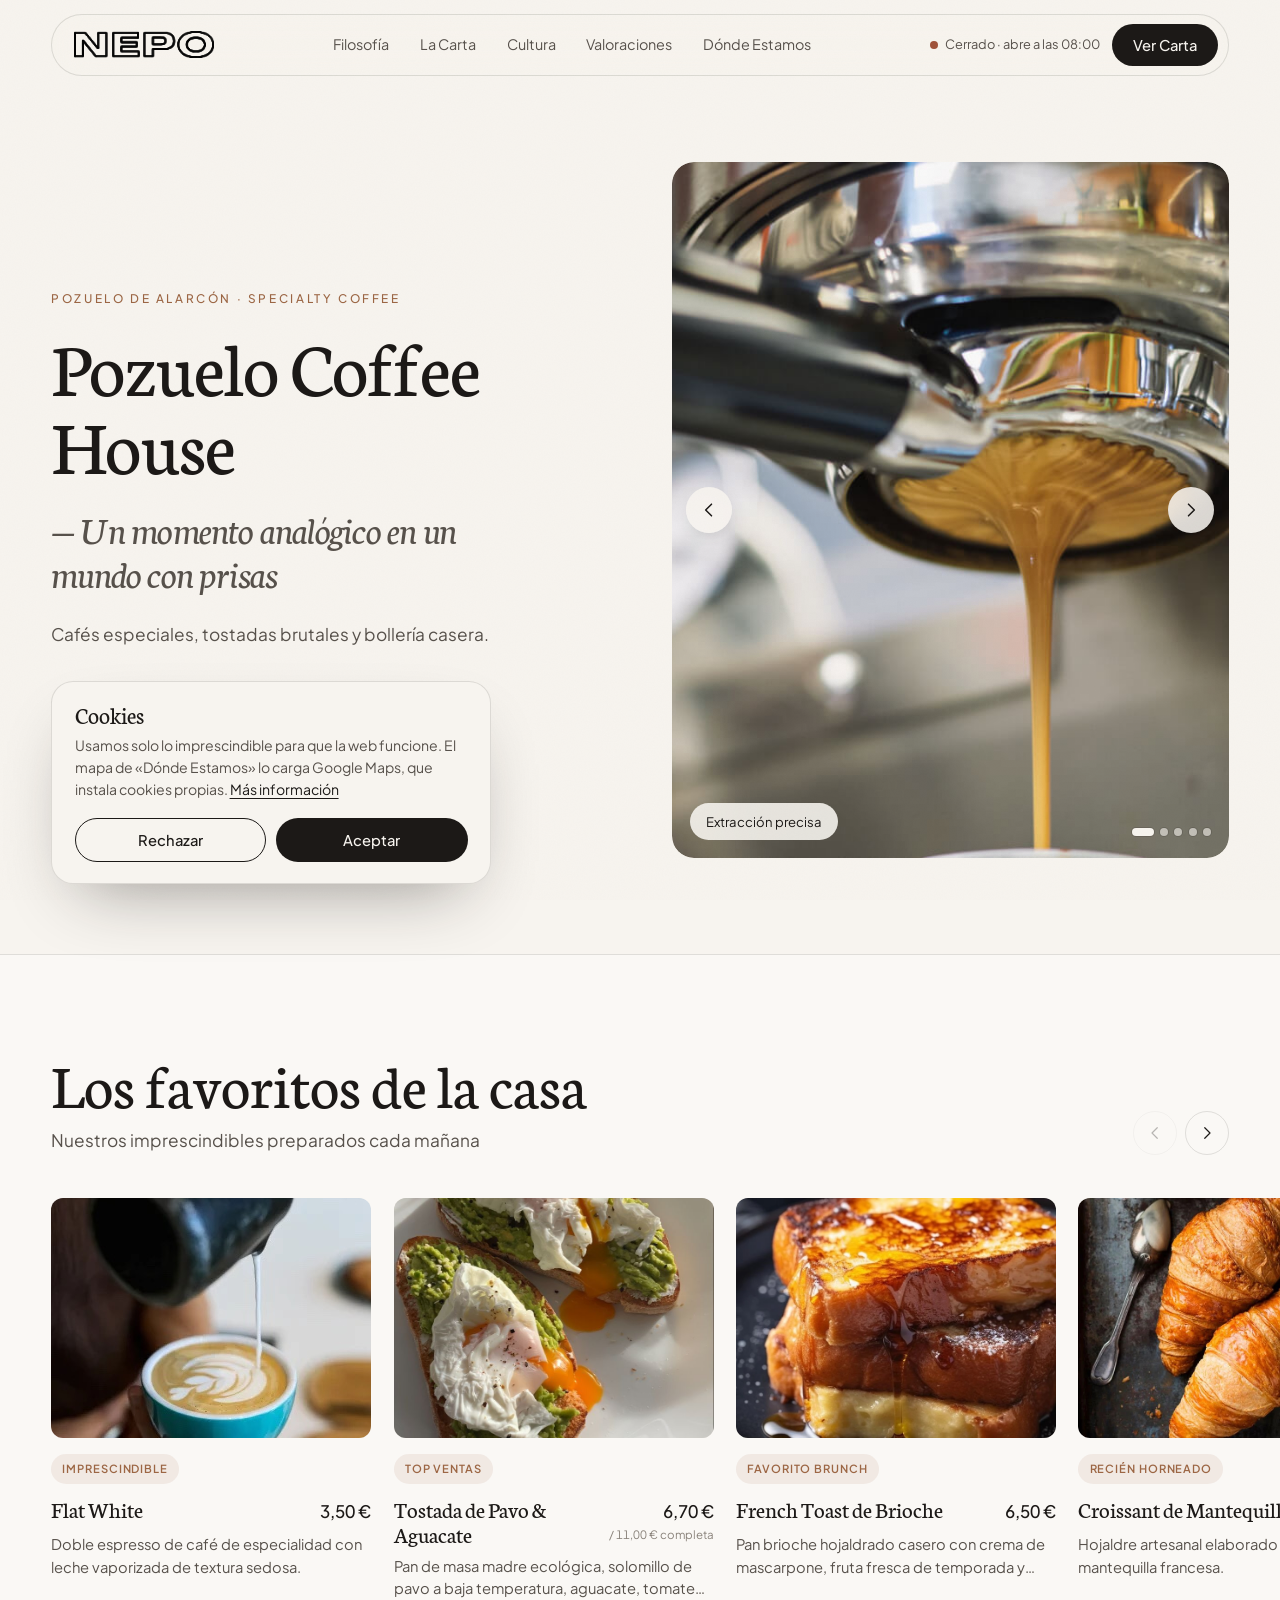
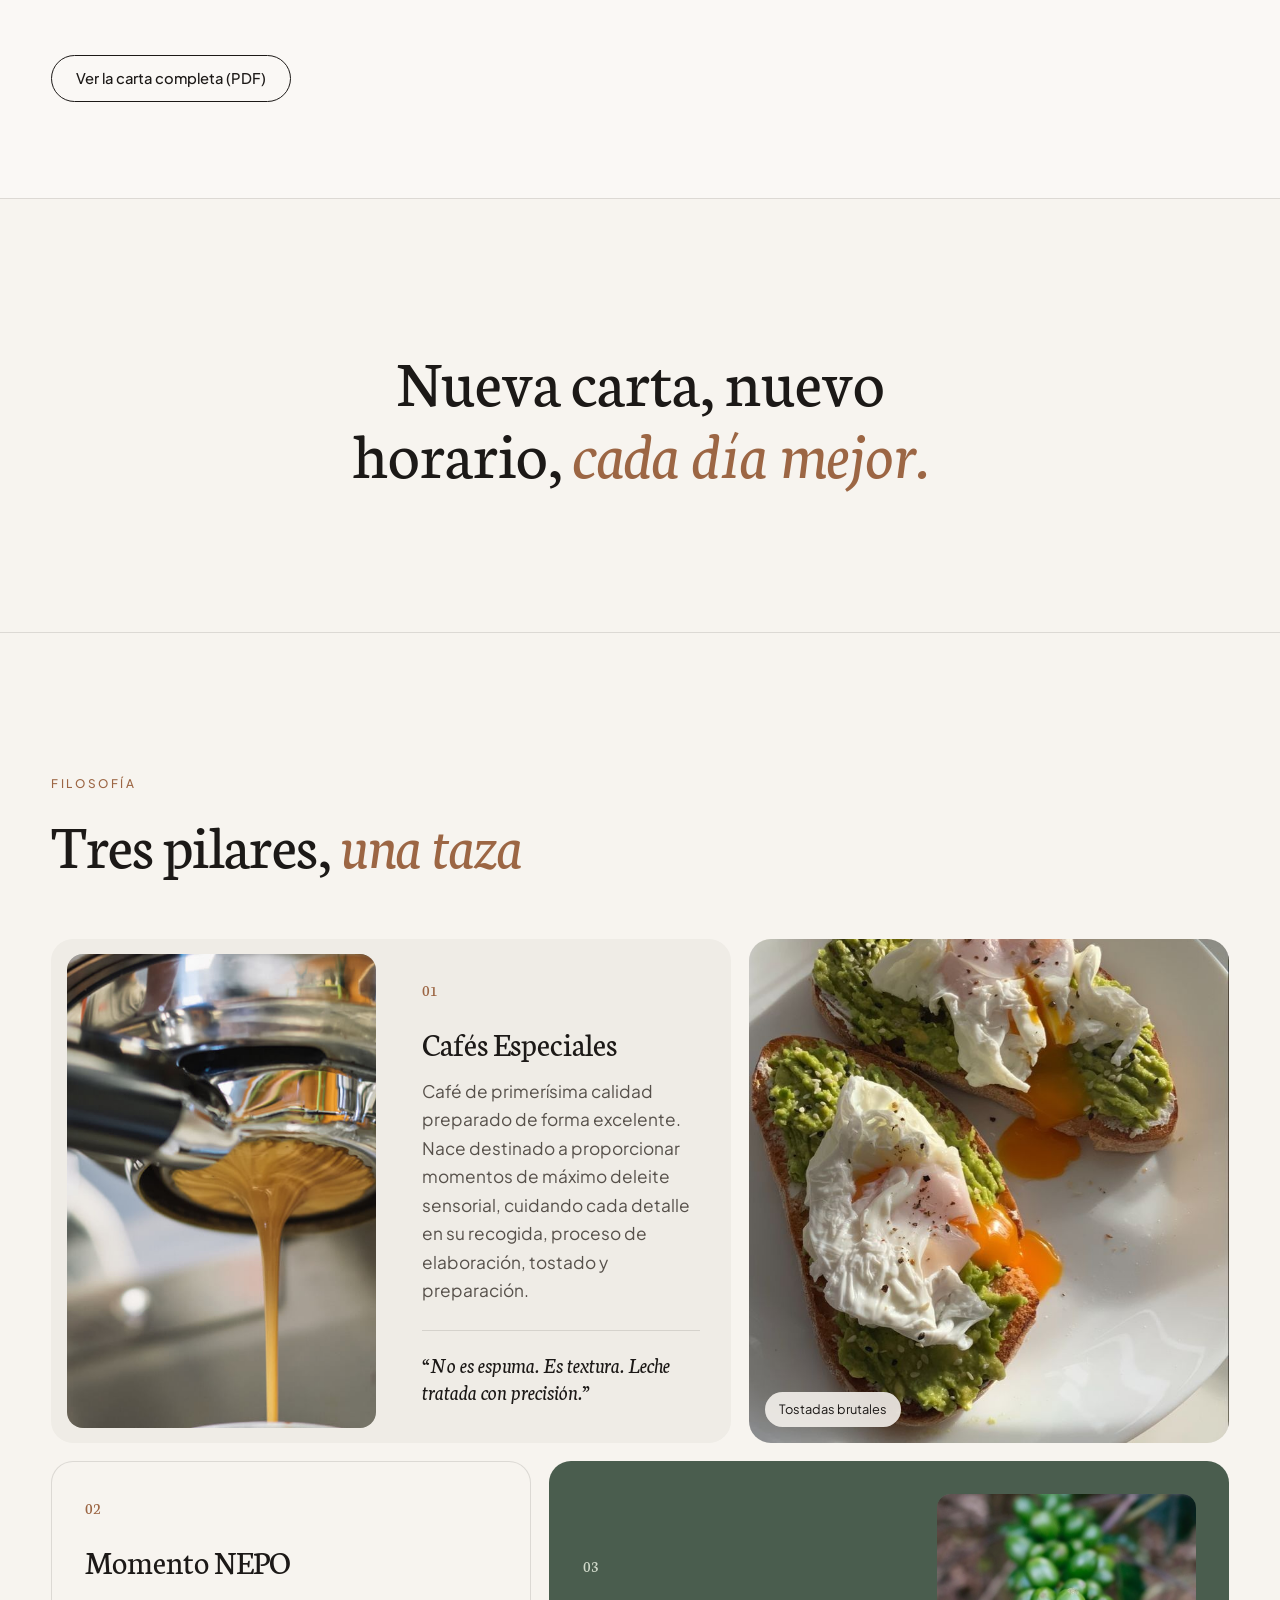
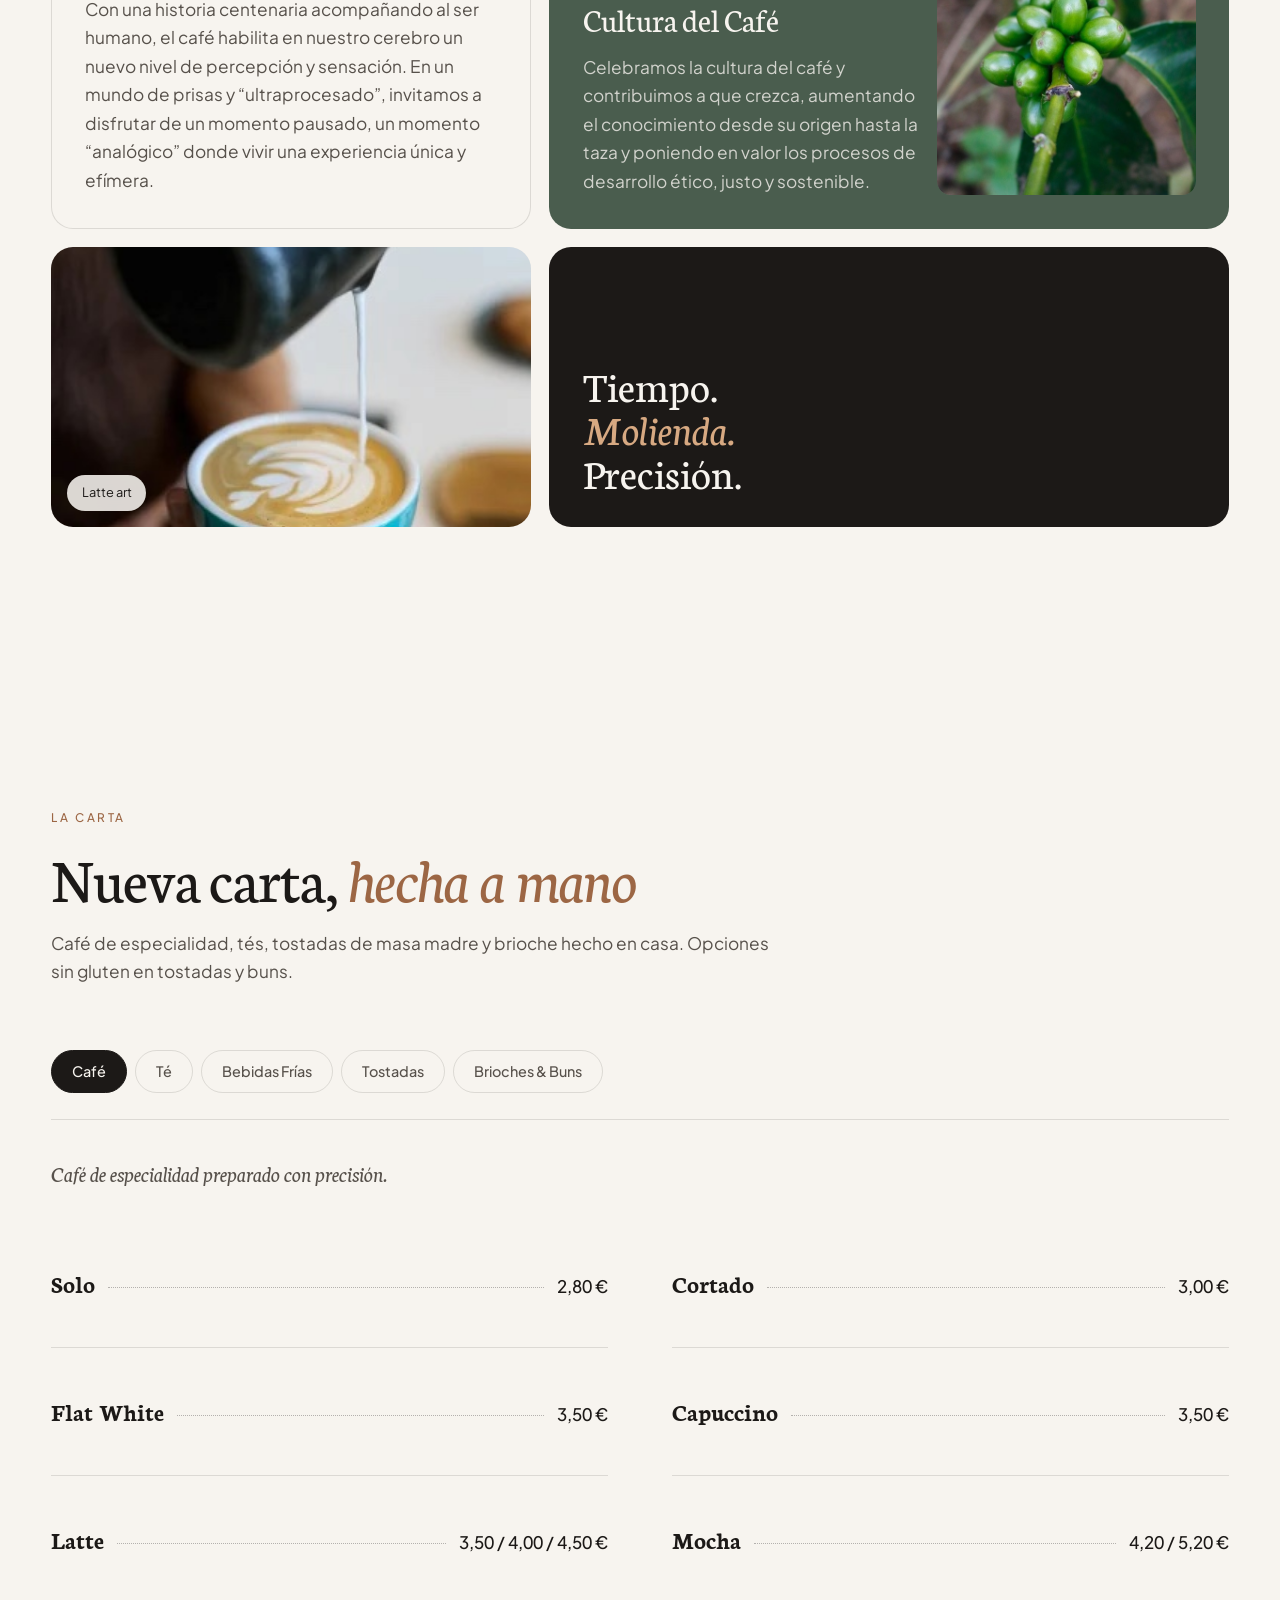
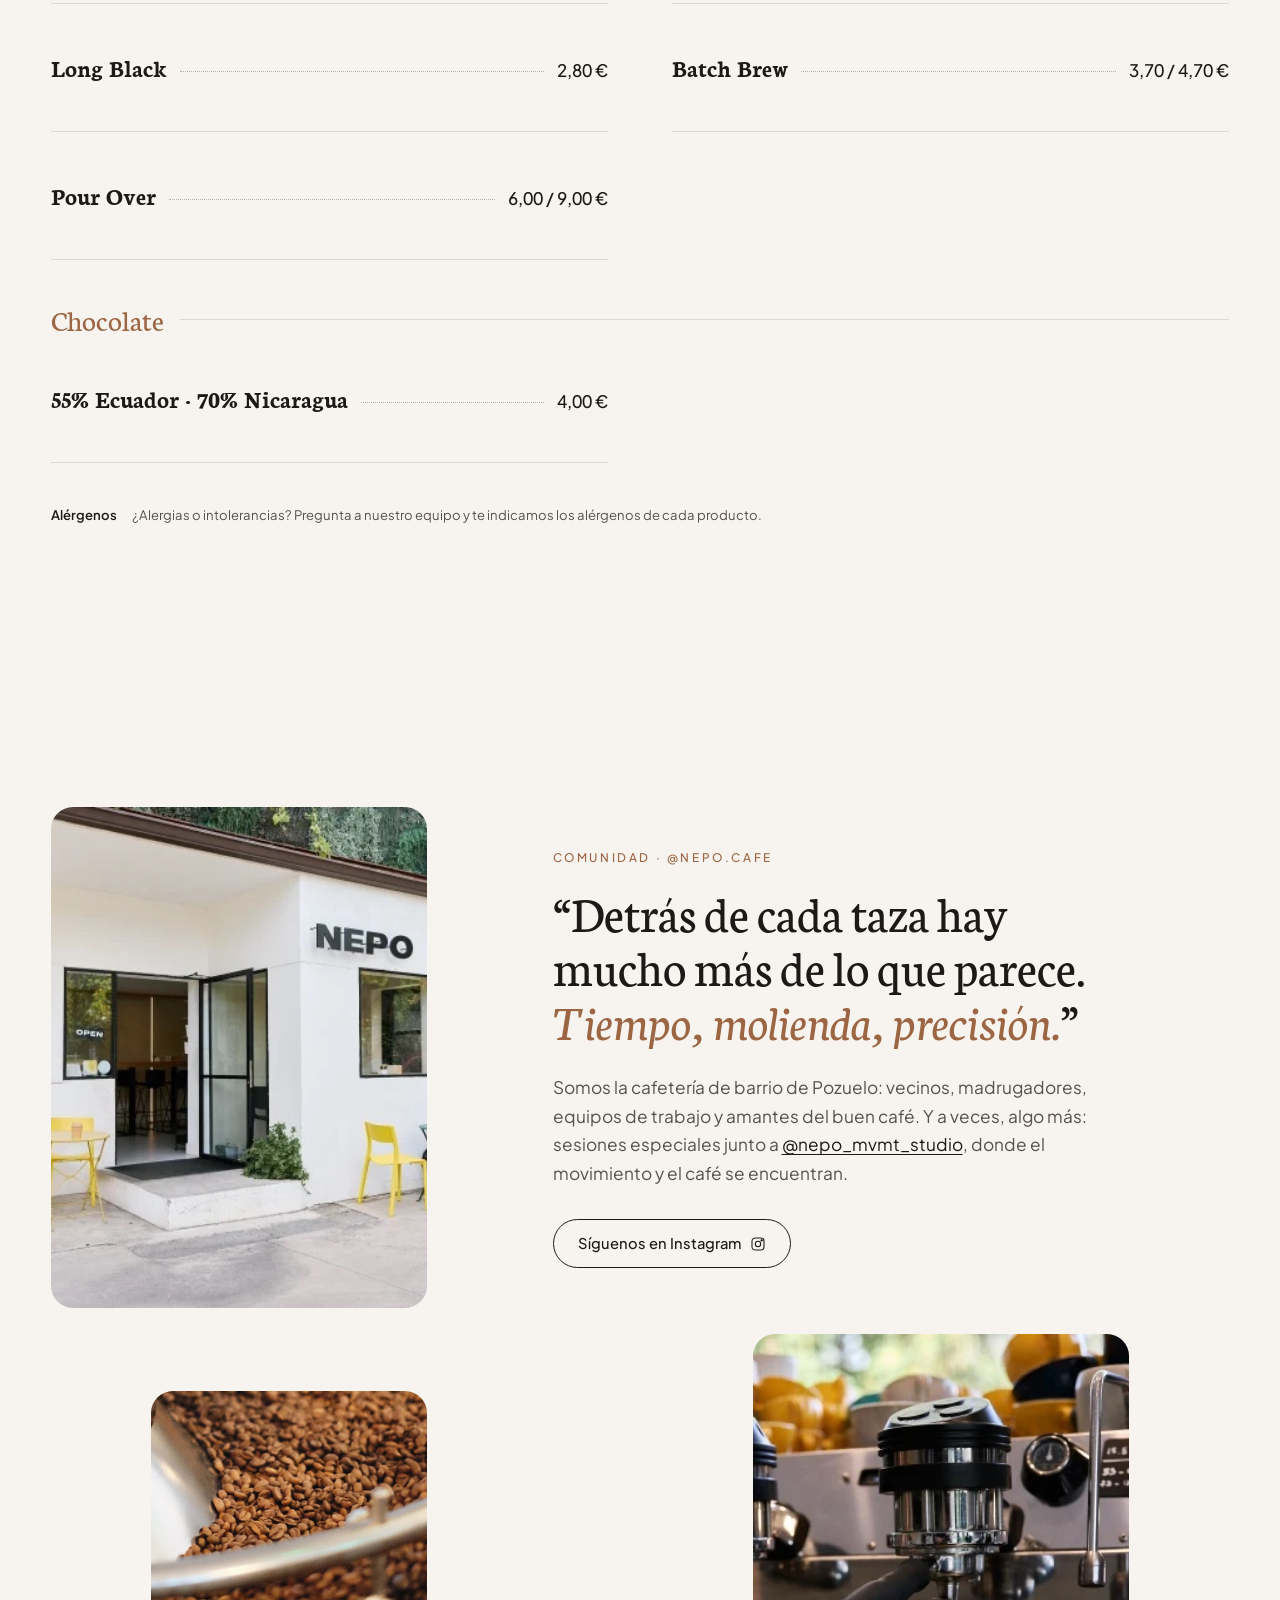
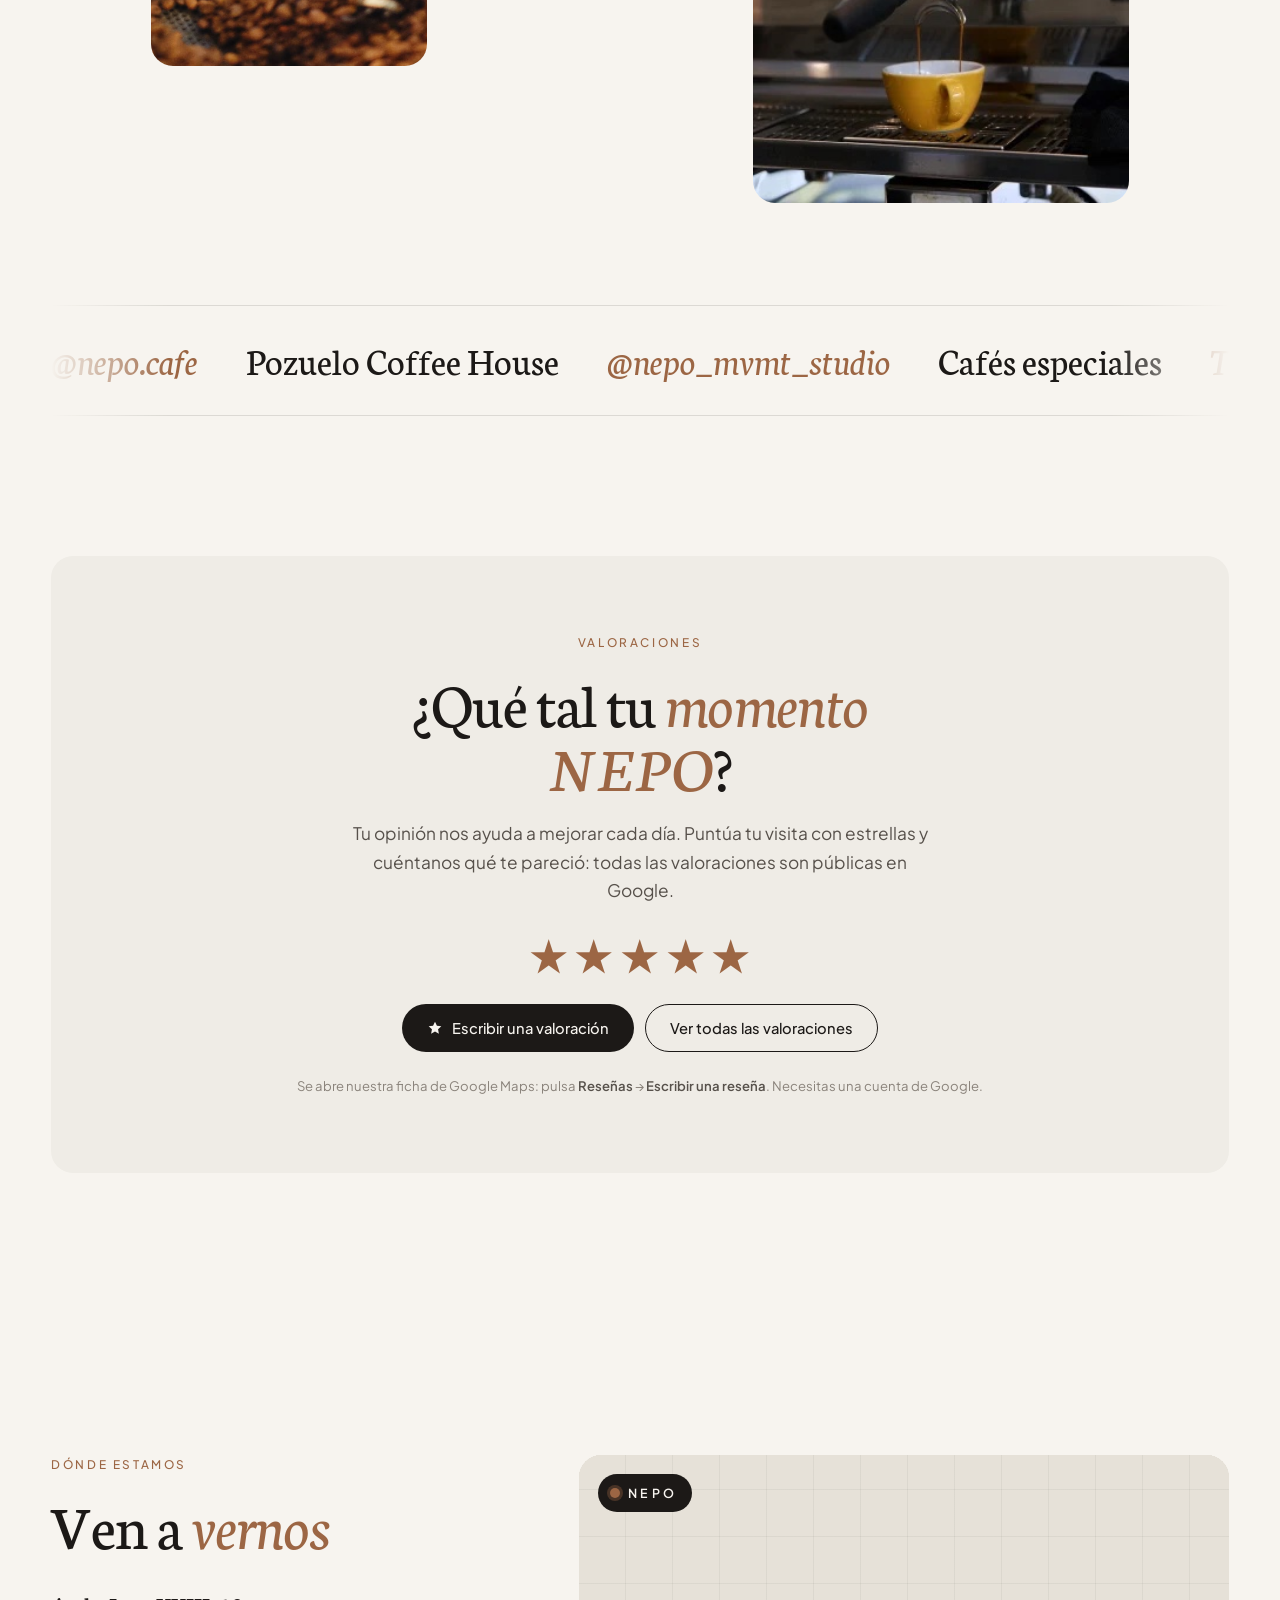
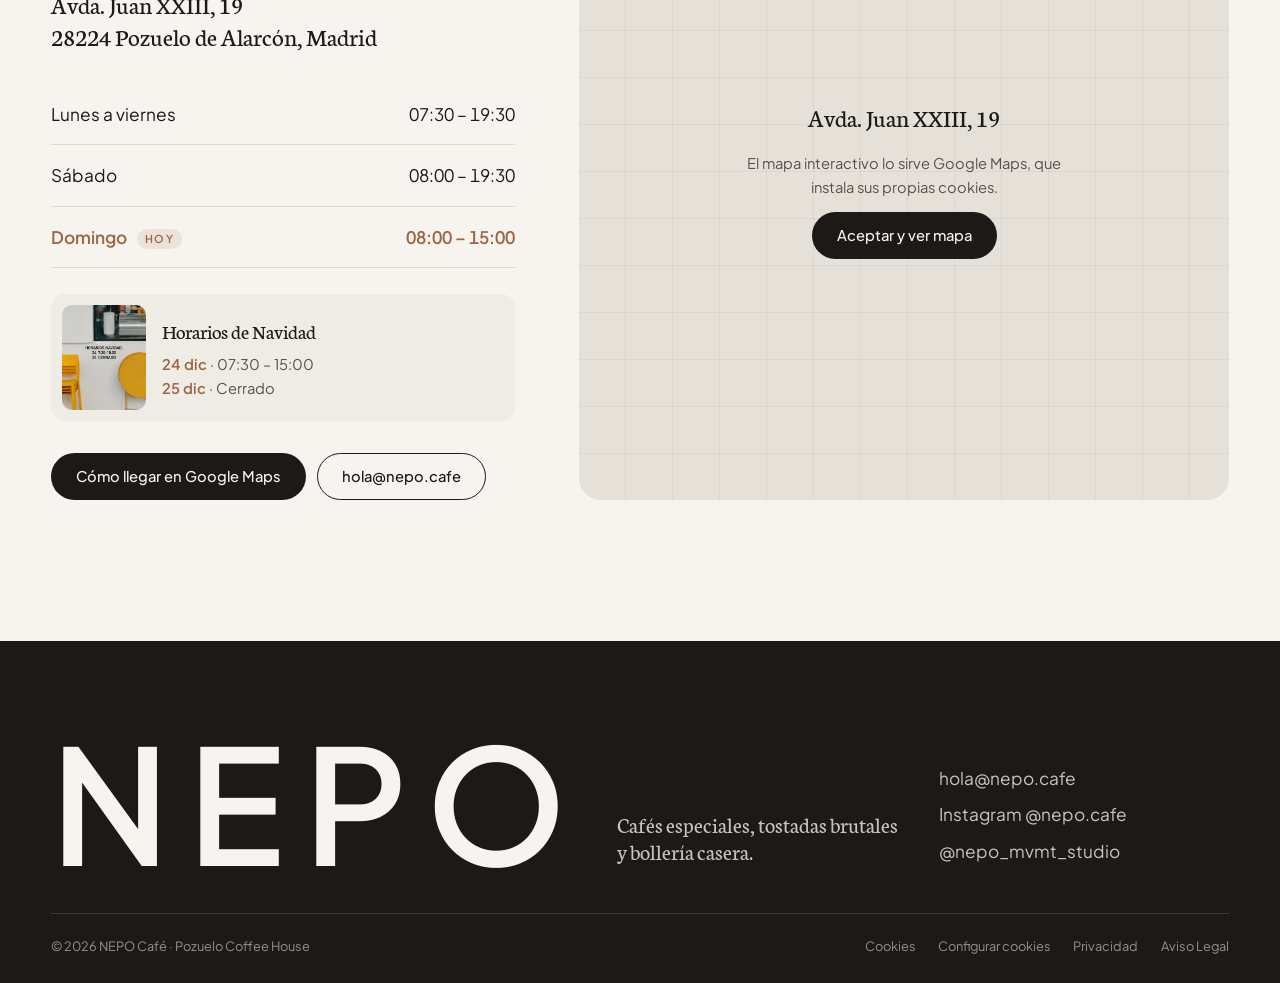
==== commit f551f4ac: "Carta real, destacados, pase de fotos y valoraciones - Carta con los productos y precios del PDF ofi" ====
--- a/index.html
+++ b/index.html
@@ -1,381 +1,778 @@
 <!doctype html>
 <html lang="es">
-<head>
-  <meta charset="utf-8" />
-  <meta name="viewport" content="width=device-width, initial-scale=1, viewport-fit=cover" />
-  <title>NEPO Café · Pozuelo Coffee House</title>
-  <meta name="description" content="NEPO Café, cafetería de especialidad en Pozuelo de Alarcón. Cafés especiales, tostadas brutales y bollería casera. Avda. Juan XXIII, 19." />
-  <meta name="theme-color" content="#F7F4EF" />
-  <link rel="icon" href="./favicon.svg" type="image/svg+xml" />
-  <link rel="icon" href="./favicon-32.png" type="image/png" sizes="32x32" />
-  <link rel="icon" href="./favicon-192.png" type="image/png" sizes="192x192" />
-  <link rel="apple-touch-icon" href="./apple-touch-icon.png" />
-
-  <!-- Open Graph -->
-  <meta property="og:title" content="NEPO Café · Pozuelo Coffee House" />
-  <meta property="og:description" content="Cafés especiales, tostadas brutales y bollería casera. Un momento analógico en un mundo con prisas." />
-  <meta property="og:type" content="website" />
-  <meta property="og:image" content="./assets/cafe-especialidad.jpg" />
-
-  <!-- Tipografías -->
-  <link rel="preconnect" href="https://fonts.googleapis.com" />
-  <link rel="preconnect" href="https://fonts.gstatic.com" crossorigin />
-  <link href="https://fonts.googleapis.com/css2?family=Neuton:ital,wght@0,300;0,400;0,700;1,400&family=Plus+Jakarta+Sans:wght@300;400;500;600&display=swap" rel="stylesheet" />
-
-  <link rel="stylesheet" href="./css/styles.css" />
-
-  <!-- Datos estructurados para buscadores (horario real) -->
-  <script type="application/ld+json">
-  {
-    "@context": "https://schema.org",
-    "@type": "CafeOrCoffeeShop",
-    "name": "NEPO Café",
-    "url": "https://nepo.cafe",
-    "email": "hola@nepo.cafe",
-    "servesCuisine": "Specialty coffee",
-    "address": {
-      "@type": "PostalAddress",
-      "streetAddress": "Avda. Juan XXIII, 19",
-      "postalCode": "28224",
-      "addressLocality": "Pozuelo de Alarcón",
-      "addressRegion": "Madrid",
-      "addressCountry": "ES"
-    },
-    "openingHoursSpecification": [
-      { "@type": "OpeningHoursSpecification", "dayOfWeek": ["Monday","Tuesday","Wednesday","Thursday","Friday"], "opens": "07:30", "closes": "19:30" },
-      { "@type": "OpeningHoursSpecification", "dayOfWeek": "Saturday", "opens": "08:00", "closes": "19:30" },
-      { "@type": "OpeningHoursSpecification", "dayOfWeek": "Sunday", "opens": "08:00", "closes": "15:00" }
-    ],
-    "sameAs": ["https://www.instagram.com/nepo.cafe/"]
-  }
-  </script>
-</head>
-
-<body>
-  <a class="skip-link" href="#contenido">Saltar al contenido</a>
-
-  <!-- ============================================================
+  <head>
+    <meta charset="utf-8" />
+    <meta
+      name="viewport"
+      content="width=device-width, initial-scale=1, viewport-fit=cover"
+    />
+    <title>NEPO Café · Pozuelo Coffee House</title>
+    <meta
+      name="description"
+      content="NEPO Café, cafetería de especialidad en Pozuelo de Alarcón. Cafés especiales, tostadas brutales y bollería casera. Avda. Juan XXIII, 19."
+    />
+    <meta name="theme-color" content="#F7F4EF" />
+    <link rel="icon" href="./favicon.svg" type="image/svg+xml" />
+    <link rel="icon" href="./favicon-32.png" type="image/png" sizes="32x32" />
+    <link
+      rel="icon"
+      href="./favicon-192.png"
+      type="image/png"
+      sizes="192x192"
+    />
+    <link rel="apple-touch-icon" href="./apple-touch-icon.png" />
+
+    <!-- Open Graph -->
+    <meta property="og:title" content="NEPO Café · Pozuelo Coffee House" />
+    <meta
+      property="og:description"
+      content="Cafés especiales, tostadas brutales y bollería casera. Un momento analógico en un mundo con prisas."
+    />
+    <meta property="og:type" content="website" />
+    <meta property="og:image" content="./assets/cafe-especialidad.jpg" />
+
+    <!-- Tipografías -->
+    <link rel="preconnect" href="https://fonts.googleapis.com" />
+    <link rel="preconnect" href="https://fonts.gstatic.com" crossorigin />
+    <link
+      href="https://fonts.googleapis.com/css2?family=Neuton:ital,wght@0,300;0,400;0,700;1,400&family=Plus+Jakarta+Sans:wght@300;400;500;600&display=swap"
+      rel="stylesheet"
+    />
+
+    <link rel="stylesheet" href="./css/styles.css" />
+
+    <!-- Datos estructurados para buscadores (horario real) -->
+    <script type="application/ld+json">
+      {
+        "@context": "https://schema.org",
+        "@type": "CafeOrCoffeeShop",
+        "name": "NEPO Café",
+        "url": "https://nepo.cafe",
+        "email": "hola@nepo.cafe",
+        "servesCuisine": "Specialty coffee",
+        "address": {
+          "@type": "PostalAddress",
+          "streetAddress": "Avda. Juan XXIII, 19",
+          "postalCode": "28224",
+          "addressLocality": "Pozuelo de Alarcón",
+          "addressRegion": "Madrid",
+          "addressCountry": "ES"
+        },
+        "openingHoursSpecification": [
+          {
+            "@type": "OpeningHoursSpecification",
+            "dayOfWeek": [
+              "Monday",
+              "Tuesday",
+              "Wednesday",
+              "Thursday",
+              "Friday"
+            ],
+            "opens": "07:30",
+            "closes": "19:30"
+          },
+          {
+            "@type": "OpeningHoursSpecification",
+            "dayOfWeek": "Saturday",
+            "opens": "08:00",
+            "closes": "19:30"
+          },
+          {
+            "@type": "OpeningHoursSpecification",
+            "dayOfWeek": "Sunday",
+            "opens": "08:00",
+            "closes": "15:00"
+          }
+        ],
+        "sameAs": ["https://www.instagram.com/nepo.cafe/"]
+      }
+    </script>
+  </head>
+
+  <body>
+    <a class="skip-link" href="#contenido">Saltar al contenido</a>
+
+    <!-- ============================================================
        1. NAVBAR FLOTANTE
        ============================================================ -->
-  <header class="nav" data-nav>
-    <div class="nav__inner">
-      <a class="nav__logo" href="#inicio" aria-label="NEPO Café, volver al inicio" data-scroll-top>
-        <img src="./assets/logo-nepo.png" alt="NEPO" width="344" height="64" />
-      </a>
-
-      <nav class="nav__links" aria-label="Principal" id="nav-menu">
-        <a href="#filosofia">Filosofía</a>
-        <a href="#carta">La Carta</a>
-        <a href="#cultura">Cultura</a>
-        <a href="#donde">Dónde Estamos</a>
-      </nav>
-
-      <div class="nav__actions">
-        <span class="status" data-status aria-live="polite">
-          <span class="status__dot" aria-hidden="true"></span>
-          <span class="status__text" data-status-text>Comprobando…</span>
-        </span>
-        <a class="btn btn--pill btn--dark nav__cta" href="#carta">Ver Carta</a>
-        <button class="nav__toggle" type="button" aria-expanded="false" aria-controls="nav-menu" data-nav-toggle>
-          <span class="sr-only">Abrir menú</span>
-          <span class="nav__burger" aria-hidden="true"></span>
-        </button>
+    <header class="nav" data-nav>
+      <div class="nav__inner">
+        <a
+          class="nav__logo"
+          href="#inicio"
+          aria-label="NEPO Café, volver al inicio"
+          data-scroll-top
+        >
+          <img
+            src="./assets/logo-nepo.png"
+            alt="NEPO"
+            width="344"
+            height="64"
+          />
+        </a>
+
+        <nav class="nav__links" aria-label="Principal" id="nav-menu">
+          <a href="#filosofia">Filosofía</a>
+          <a href="#carta">La Carta</a>
+          <a href="#cultura">Cultura</a>
+          <a href="#valoraciones">Valoraciones</a>
+          <a href="#donde">Dónde Estamos</a>
+        </nav>
+
+        <div class="nav__actions">
+          <span class="status" data-status aria-live="polite">
+            <span class="status__dot" aria-hidden="true"></span>
+            <span class="status__text" data-status-text>Comprobando…</span>
+          </span>
+          <a class="btn btn--pill btn--dark nav__cta" href="#carta"
+            >Ver Carta</a
+          >
+          <button
+            class="nav__toggle"
+            type="button"
+            aria-expanded="false"
+            aria-controls="nav-menu"
+            data-nav-toggle
+          >
+            <span class="sr-only">Abrir menú</span>
+            <span class="nav__burger" aria-hidden="true"></span>
+          </button>
+        </div>
       </div>
-    </div>
-  </header>
-
-  <main id="contenido">
-
-    <!-- ============================================================
-         2. HERO SCROLLYTELLING — el vaso que se llena
-         La pista (.hero__track) mide 300vh; el escenario es sticky.
-         El progreso de scroll 0→1 dirige el canvas y los micro-textos.
+    </header>
+
+    <main id="contenido">
+      <!-- ============================================================
+         2. HERO
          ============================================================ -->
-    <section class="hero" id="inicio" aria-label="Presentación">
-      <div class="hero__track" data-hero-track>
-        <div class="hero__sticky">
-
-          <div class="hero__intro">
+      <section class="hero" id="inicio" aria-label="Presentación">
+        <div class="hero__inner">
+          <div class="hero__text">
             <p class="eyebrow">Pozuelo de Alarcón · Specialty Coffee</p>
             <h1 class="hero__title">
               Pozuelo Coffee House
               <em>— Un momento analógico en un mundo con prisas</em>
             </h1>
-            <p class="hero__lead">Cafés especiales, tostadas brutales y bollería casera.</p>
-            <p class="hero__hint" data-hero-hint>
-              <span class="hero__hint-line" aria-hidden="true"></span>
-              Desliza para servir tu café
+            <p class="hero__lead">
+              Cafés especiales, tostadas brutales y bollería casera.
             </p>
-          </div>
-
-          <div class="hero__stage" data-hero-stage>
-            <!-- Vídeo real del vertido: avanza y retrocede con el scroll.
-                 Mientras ./assets/vertido.mp4 no exista, se muestra la
-                 animación dibujada en el canvas como respaldo. -->
-            <!-- data-label / data-ml: texto y mililitros del contador en modo vídeo.
-                 Vídeo: Mikhail Nilov · Pexels (licencia libre, pexels.com/video/6933519) -->
-            <video class="hero__video" data-pour-video data-src="./assets/vertido.mp4"
-              data-label="Café de moka" data-ml="60"
-              muted playsinline preload="none" disablepictureinpicture aria-hidden="true"></video>
-            <canvas class="hero__canvas" data-pour-canvas role="img"
-              aria-label="Ilustración animada: un vaso de cristal se llena de espresso y leche texturizada a medida que haces scroll."></canvas>
-            <div class="hero__meter" aria-hidden="true">
-              <span class="hero__meter-label">Flat white</span>
-              <span class="hero__meter-value"><span data-ml>0</span> ml</span>
+            <div class="hero__actions">
+              <a class="btn btn--pill btn--dark" href="#carta">Ver carta</a>
+              <a class="btn btn--pill btn--outline" href="#donde">Cómo llegar</a>
             </div>
           </div>
 
-          <ol class="hero__steps" aria-label="Del origen a tu taza">
-            <li class="step" data-step="0">
-              <span class="step__num">01</span>
-              <h2 class="step__title">Origen y tueste ético</h2>
-              <p class="step__text">Cuidamos cada detalle en la recogida, el proceso y el tostado del grano.</p>
+          <!-- Pase de fotos: una imagen cada vez, flechas a los lados,
+               deslizable con el dedo en móvil (js/main.js · PASE DE FOTOS).
+               Para añadir una foto, copia un <li class="slide">. -->
+          <div class="slider" data-slider aria-roledescription="carrusel" aria-label="Fotos de NEPO Café">
+            <ul class="slider__track" data-slider-track>
+              <li class="slide media" data-label="Espresso">
+                <img src="./assets/cafe-especialidad.jpg" alt="Extracción de espresso: un hilo de café dorado cae del portafiltro" style="object-position: 66% 50%" decoding="async" onerror="this.closest('.media').classList.add('is-fallback')" />
+                <span class="slide__caption">Extracción precisa</span>
+              </li>
+              <li class="slide media" data-label="Tostadas">
+                <img src="./assets/tostadas-brutales.jpg" alt="Dos tostadas de aguacate con huevo poché" loading="lazy" decoding="async" onerror="this.closest('.media').classList.add('is-fallback')" />
+                <span class="slide__caption">Tostadas brutales</span>
+              </li>
+              <li class="slide media" data-label="Tueste">
+                <img src="./assets/tueste.jpg" alt="Granos de café recién tostados en el tambor de enfriado" loading="lazy" decoding="async" onerror="this.closest('.media').classList.add('is-fallback')" />
+                <span class="slide__caption">Origen y tueste</span>
+              </li>
+              <li class="slide media" data-label="El local">
+                <img src="./assets/local-nepo.jpg" alt="Fachada blanca de NEPO Café con sillas amarillas en la terraza" loading="lazy" decoding="async" onerror="this.closest('.media').classList.add('is-fallback')" />
+                <span class="slide__caption">Avda. Juan XXIII, 19</span>
+              </li>
+              <li class="slide media" data-label="Cafeto">
+                <img src="./assets/rama-cafeto.jpg" alt="Rama de cafeto con cerezas de café verdes" style="object-position: 45% 50%" loading="lazy" decoding="async" onerror="this.closest('.media').classList.add('is-fallback')" />
+                <span class="slide__caption">Cultura del café</span>
+              </li>
+            </ul>
+            <button class="slider__arrow slider__arrow--prev" type="button" data-slider-prev aria-label="Foto anterior">
+              <svg viewBox="0 0 24 24" width="20" height="20" fill="none" stroke="currentColor" stroke-width="1.8" stroke-linecap="round" stroke-linejoin="round" aria-hidden="true"><path d="M15 5l-7 7 7 7"/></svg>
+            </button>
+            <button class="slider__arrow slider__arrow--next" type="button" data-slider-next aria-label="Foto siguiente">
+              <svg viewBox="0 0 24 24" width="20" height="20" fill="none" stroke="currentColor" stroke-width="1.8" stroke-linecap="round" stroke-linejoin="round" aria-hidden="true"><path d="M9 5l7 7-7 7"/></svg>
+            </button>
+            <div class="slider__dots" data-slider-dots></div>
+            <p class="sr-only" aria-live="polite" data-slider-status></p>
+          </div>
+        </div>
+      </section>
+
+      <!-- ============================================================
+         2b. PRODUCTOS MÁS DESTACADOS — carrusel horizontal
+         Scroll nativo con scroll-snap (gesto táctil en móvil) y flechas
+         discretas en escritorio (js/main.js · sección CARRUSEL).
+         ============================================================ -->
+      <section class="featured" aria-labelledby="featured-title">
+        <div class="featured__inner">
+          <header class="featured__head">
+            <div>
+              <h2 class="featured__title" id="featured-title">Los favoritos de la casa</h2>
+              <p class="featured__subtitle">Nuestros imprescindibles preparados cada mañana</p>
+            </div>
+            <div class="featured__nav" aria-label="Navegar por los destacados">
+              <button class="featured__arrow" type="button" data-carousel-prev aria-label="Anterior" disabled>
+                <svg viewBox="0 0 24 24" width="18" height="18" fill="none" stroke="currentColor" stroke-width="1.6" stroke-linecap="round" stroke-linejoin="round" aria-hidden="true"><path d="M15 5l-7 7 7 7"/></svg>
+              </button>
+              <button class="featured__arrow" type="button" data-carousel-next aria-label="Siguiente">
+                <svg viewBox="0 0 24 24" width="18" height="18" fill="none" stroke="currentColor" stroke-width="1.6" stroke-linecap="round" stroke-linejoin="round" aria-hidden="true"><path d="M9 5l7 7-7 7"/></svg>
+              </button>
+            </div>
+          </header>
+
+          <ul class="featured__track" data-carousel tabindex="0" aria-label="Productos destacados, desliza para ver más">
+            <li class="product">
+              <figure class="product__media media" data-label="Flat White">
+                <img src="./assets/latte-art.jpg" alt="Flat white con latte art en taza azul" loading="lazy" decoding="async" onerror="this.closest('.media').classList.add('is-fallback')" />
+              </figure>
+              <span class="product__badge">Imprescindible</span>
+              <div class="product__row">
+                <h3 class="product__name">Flat White</h3>
+                <span class="product__price">3,50 €</span>
+              </div>
+              <p class="product__desc">Doble espresso de café de especialidad con leche vaporizada de textura sedosa.</p>
             </li>
-            <li class="step" data-step="1">
-              <span class="step__num">02</span>
-              <h2 class="step__title">Extracción precisa</h2>
-              <p class="step__text">No es espuma. Es textura. Leche tratada con precisión.</p>
+
+            <li class="product">
+              <figure class="product__media media" data-label="Tostada de Pavo & Aguacate">
+                <img src="./assets/tostadas-brutales.jpg" alt="Tostada de masa madre con aguacate" style="object-position: 50% 40%" loading="lazy" decoding="async" onerror="this.closest('.media').classList.add('is-fallback')" />
+              </figure>
+              <span class="product__badge">Top ventas</span>
+              <div class="product__row">
+                <h3 class="product__name">Tostada de Pavo &amp; Aguacate</h3>
+                <span class="product__price">6,70 € <small>/ 11,00 € completa</small></span>
+              </div>
+              <p class="product__desc">Pan de masa madre ecológica, solomillo de pavo a baja temperatura, aguacate, tomate natural y AOVE.</p>
             </li>
-            <li class="step" data-step="2">
-              <span class="step__num">03</span>
-              <h2 class="step__title">Tu momento analógico en Pozuelo</h2>
-              <p class="step__text">Una experiencia única y efímera. Disfrútala despacio.</p>
+
+            <li class="product">
+              <figure class="product__media media" data-label="French Toast">
+                <img src="./assets/french-toast.jpg" alt="French toast de brioche dorado con sirope de arce" style="object-position: 50% 52%" loading="lazy" decoding="async" onerror="this.closest('.media').classList.add('is-fallback')" />
+              </figure>
+              <span class="product__badge">Favorito Brunch</span>
+              <div class="product__row">
+                <h3 class="product__name">French Toast de Brioche</h3>
+                <span class="product__price">6,50 €</span>
+              </div>
+              <p class="product__desc">Pan brioche hojaldrado casero con crema de mascarpone, fruta fresca de temporada y sirope de arce.</p>
             </li>
-          </ol>
-
-          <div class="hero__progress" aria-hidden="true"><span data-hero-bar></span></div>
+
+            <li class="product">
+              <figure class="product__media media" data-label="Croissant">
+                <img src="./assets/croissant.jpg" alt="Dos croissants de mantequilla recién horneados" loading="lazy" decoding="async" onerror="this.closest('.media').classList.add('is-fallback')" />
+              </figure>
+              <span class="product__badge">Recién horneado</span>
+              <div class="product__row">
+                <h3 class="product__name">Croissant de Mantequilla</h3>
+                <span class="product__price">3,20 €</span>
+              </div>
+              <p class="product__desc">Hojaldre artesanal elaborado a diario con mantequilla francesa.</p>
+            </li>
+
+            <li class="product">
+              <figure class="product__media media" data-label="Matcha Latte">
+                <img src="./assets/matcha-latte.jpg" alt="Matcha latte con leche texturizada" loading="lazy" decoding="async" onerror="this.closest('.media').classList.add('is-fallback')" />
+              </figure>
+              <span class="product__badge">Sin café</span>
+              <div class="product__row">
+                <h3 class="product__name">Matcha Latte</h3>
+                <span class="product__price">4,00 €</span>
+              </div>
+              <p class="product__desc">Té matcha ceremonial batido al momento con leche texturizada (opción fría o caliente).</p>
+            </li>
+          </ul>
+
+          <div class="featured__footer">
+            <a class="btn btn--pill btn--outline" href="https://nepo.cafe/media/carta-nepo.pdf" target="_blank" rel="noopener">
+              Ver la carta completa (PDF)
+            </a>
+          </div>
         </div>
-      </div>
-    </section>
-
-    <!-- Banda de claim -->
-    <section class="claim" aria-label="Novedades">
-      <p class="claim__text reveal">Nueva carta, nuevo horario, <em>cada día mejor.</em></p>
-    </section>
-
-    <!-- ============================================================
+      </section>
+
+      <!-- Banda de claim -->
+      <section class="claim" aria-label="Novedades">
+        <p class="claim__text reveal">
+          Nueva carta, nuevo horario, <em>cada día mejor.</em>
+        </p>
+      </section>
+
+      <!-- ============================================================
          3. BENTO GRID — los 3 pilares
          ============================================================ -->
-    <section class="section pillars" id="filosofia" aria-labelledby="pillars-title">
-      <header class="section__head reveal">
-        <p class="eyebrow">Filosofía</p>
-        <h2 class="section__title" id="pillars-title">Tres pilares, <em>una taza</em></h2>
-      </header>
-
-      <div class="bento">
-        <!-- Pilar 1 -->
-        <article class="bento__card bento__card--feature reveal">
-          <figure class="media media--tall" data-label="Café de especialidad">
-            <img src="./assets/cafe-especialidad.jpg" alt="Extracción de espresso: un hilo de café dorado cae del portafiltro de la máquina" style="object-position: 66% 50%" loading="lazy" decoding="async" onerror="this.closest('.media').classList.add('is-fallback')" />
+      <section
+        class="section pillars"
+        id="filosofia"
+        aria-labelledby="pillars-title"
+      >
+        <header class="section__head reveal">
+          <p class="eyebrow">Filosofía</p>
+          <h2 class="section__title" id="pillars-title">
+            Tres pilares, <em>una taza</em>
+          </h2>
+        </header>
+
+        <div class="bento">
+          <!-- Pilar 1 -->
+          <article class="bento__card bento__card--feature reveal">
+            <figure class="media media--tall" data-label="Café de especialidad">
+              <img
+                src="./assets/cafe-especialidad.jpg"
+                alt="Extracción de espresso: un hilo de café dorado cae del portafiltro de la máquina"
+                style="object-position: 66% 50%"
+                loading="lazy"
+                decoding="async"
+                onerror="this.closest('.media').classList.add('is-fallback')"
+              />
+            </figure>
+            <div class="bento__body">
+              <span class="bento__index">01</span>
+              <h3 class="bento__title">Cafés Especiales</h3>
+              <p>
+                Café de primerísima calidad preparado de forma excelente. Nace
+                destinado a proporcionar momentos de máximo deleite sensorial,
+                cuidando cada detalle en su recogida, proceso de elaboración,
+                tostado y preparación.
+              </p>
+              <blockquote class="bento__quote">
+                “No es espuma. Es textura. Leche tratada con precisión.”
+              </blockquote>
+            </div>
+          </article>
+
+          <!-- Tostadas: tarjeta grande junto al pilar 1 -->
+          <figure
+            class="bento__card bento__card--photo bento__card--toast media reveal"
+            data-label="Tostadas brutales"
+          >
+            <img
+              src="./assets/tostadas-brutales.jpg"
+              alt="Dos tostadas de aguacate con huevo poché y yema líquida"
+              style="object-position: 50% 50%"
+              loading="lazy"
+              decoding="async"
+              onerror="this.closest('.media').classList.add('is-fallback')"
+            />
+            <figcaption class="bento__caption">Tostadas brutales</figcaption>
           </figure>
-          <div class="bento__body">
-            <span class="bento__index">01</span>
-            <h3 class="bento__title">Cafés Especiales</h3>
-            <p>Café de primerísima calidad preparado de forma excelente. Nace destinado a proporcionar momentos de máximo deleite sensorial, cuidando cada detalle en su recogida, proceso de elaboración, tostado y preparación.</p>
-            <blockquote class="bento__quote">“No es espuma. Es textura. Leche tratada con precisión.”</blockquote>
-          </div>
-        </article>
-
-        <!-- Tostadas: tarjeta grande junto al pilar 1 -->
-        <figure class="bento__card bento__card--photo bento__card--toast media reveal" data-label="Tostadas brutales">
-          <img src="./assets/tostadas-brutales.jpg" alt="Dos tostadas de aguacate con huevo poché y yema líquida" style="object-position: 50% 50%" loading="lazy" decoding="async" onerror="this.closest('.media').classList.add('is-fallback')" />
-          <figcaption class="bento__caption">Tostadas brutales</figcaption>
-        </figure>
-
-        <!-- Pilar 2 -->
-        <article class="bento__card bento__card--sand reveal">
-          <span class="bento__index">02</span>
-          <h3 class="bento__title">Momento NEPO</h3>
-          <p>Con una historia centenaria acompañando al ser humano, el café habilita en nuestro cerebro un nuevo nivel de percepción y sensación. En un mundo de prisas y “ultraprocesado”, invitamos a disfrutar de un momento pausado, un momento “analógico” donde vivir una experiencia única y efímera.</p>
-        </article>
-
-        <!-- Pilar 3 -->
-        <article class="bento__card bento__card--green reveal" id="cultura">
-          <div class="bento__green-text">
-            <span class="bento__index">03</span>
-            <h3 class="bento__title">Cultura del Café</h3>
-            <p>Celebramos la cultura del café y contribuimos a que crezca, aumentando el conocimiento desde su origen hasta la taza y poniendo en valor los procesos de desarrollo ético, justo y sostenible.</p>
-          </div>
-          <figure class="media media--leaf" data-label="Rama de cafeto">
-            <img src="./assets/rama-cafeto.jpg" alt="Rama de cafeto con cerezas de café verdes" style="object-position: 45% 50%" loading="lazy" decoding="async" onerror="this.closest('.media').classList.add('is-fallback')" />
+
+          <!-- Pilar 2 -->
+          <article class="bento__card bento__card--sand reveal">
+            <span class="bento__index">02</span>
+            <h3 class="bento__title">Momento NEPO</h3>
+            <p>
+              Con una historia centenaria acompañando al ser humano, el café
+              habilita en nuestro cerebro un nuevo nivel de percepción y
+              sensación. En un mundo de prisas y “ultraprocesado”, invitamos a
+              disfrutar de un momento pausado, un momento “analógico” donde
+              vivir una experiencia única y efímera.
+            </p>
+          </article>
+
+          <!-- Pilar 3 -->
+          <article class="bento__card bento__card--green reveal" id="cultura">
+            <div class="bento__green-text">
+              <span class="bento__index">03</span>
+              <h3 class="bento__title">Cultura del Café</h3>
+              <p>
+                Celebramos la cultura del café y contribuimos a que crezca,
+                aumentando el conocimiento desde su origen hasta la taza y
+                poniendo en valor los procesos de desarrollo ético, justo y
+                sostenible.
+              </p>
+            </div>
+            <figure class="media media--leaf" data-label="Rama de cafeto">
+              <img
+                src="./assets/rama-cafeto.jpg"
+                alt="Rama de cafeto con cerezas de café verdes"
+                style="object-position: 45% 50%"
+                loading="lazy"
+                decoding="async"
+                onerror="this.closest('.media').classList.add('is-fallback')"
+              />
+            </figure>
+          </article>
+
+          <figure
+            class="bento__card bento__card--photo bento__card--photo-b media reveal"
+            data-label="Latte art"
+          >
+            <img
+              src="./assets/latte-art.jpg"
+              alt="Barista vertiendo leche texturizada y dibujando un tulipán de latte art en una taza azul"
+              loading="lazy"
+              decoding="async"
+              onerror="this.closest('.media').classList.add('is-fallback')"
+            />
+            <figcaption class="bento__caption">Latte art</figcaption>
           </figure>
-        </article>
-
-        <figure class="bento__card bento__card--photo bento__card--photo-b media reveal" data-label="Latte art">
-          <img src="./assets/latte-art.jpg" alt="Barista vertiendo leche texturizada y dibujando un tulipán de latte art en una taza azul" loading="lazy" decoding="async" onerror="this.closest('.media').classList.add('is-fallback')" />
-          <figcaption class="bento__caption">Latte art</figcaption>
-        </figure>
-
-        <article class="bento__card bento__card--type reveal" aria-hidden="true">
-          <p class="bento__big">Tiempo.<br /><em>Molienda.</em><br />Precisión.</p>
-        </article>
-      </div>
-    </section>
-
-    <!-- ============================================================
+
+          <article
+            class="bento__card bento__card--type reveal"
+            aria-hidden="true"
+          >
+            <p class="bento__big">
+              Tiempo.<br /><em>Molienda.</em><br />Precisión.
+            </p>
+          </article>
+        </div>
+      </section>
+
+      <!-- ============================================================
          4. CARTA INTERACTIVA FILTRABLE
          Los productos se definen en js/main.js (objeto MENU) para
          editarlos sin tocar el HTML.
          ============================================================ -->
-    <section class="section menu" id="carta" aria-labelledby="menu-title">
-      <header class="section__head reveal">
-        <p class="eyebrow">La Carta</p>
-        <h2 class="section__title" id="menu-title">Nueva carta, <em>hecha a mano</em></h2>
-        <p class="section__lead">Bebida vegetal (avena, almendra o soja) sin coste extra en cualquier café.</p>
-      </header>
-
-      <div class="tabs reveal" role="tablist" aria-label="Categorías de la carta" data-tabs></div>
-      <div class="menu__panel" role="tabpanel" tabindex="0" data-menu-panel aria-live="polite"></div>
-
-      <aside class="allergens reveal" aria-label="Leyenda de alérgenos">
-        <span class="allergens__title">Alérgenos</span>
-        <span class="chip" data-a="L">L</span> Lácteos
-        <span class="chip" data-a="G">G</span> Gluten
-        <span class="chip" data-a="H">H</span> Huevo
-        <span class="chip" data-a="F">F</span> Frutos de cáscara
-        <span class="chip" data-a="S">S</span> Soja
-        <span class="chip" data-a="P">P</span> Pescado
-        <span class="allergens__note">Pregunta a nuestro equipo ante cualquier intolerancia.</span>
-      </aside>
-    </section>
-
-    <!-- ============================================================
+      <section class="section menu" id="carta" aria-labelledby="menu-title">
+        <header class="section__head reveal">
+          <p class="eyebrow">La Carta</p>
+          <h2 class="section__title" id="menu-title">
+            Nueva carta, <em>hecha a mano</em>
+          </h2>
+          <p class="section__lead">
+            Café de especialidad, tés, tostadas de masa madre y brioche hecho en
+            casa. Opciones sin gluten en tostadas y buns.
+          </p>
+        </header>
+
+        <div
+          class="tabs reveal"
+          role="tablist"
+          aria-label="Categorías de la carta"
+          data-tabs
+        ></div>
+        <div
+          class="menu__panel"
+          role="tabpanel"
+          tabindex="0"
+          data-menu-panel
+          aria-live="polite"
+        ></div>
+
+        <aside class="allergens reveal" aria-label="Alérgenos">
+          <span class="allergens__title">Alérgenos</span>
+          ¿Alergias o intolerancias? Pregunta a nuestro equipo y te indicamos
+          los alérgenos de cada producto.
+        </aside>
+      </section>
+
+      <!-- ============================================================
          5. COMUNIDAD @nepo.cafe
          ============================================================ -->
-    <section class="section community" aria-labelledby="community-title">
-      <div class="community__grid">
-        <figure class="media community__img community__img--a reveal" data-label="El local">
-          <img src="./assets/local-nepo.jpg" alt="Fachada blanca de NEPO Café en Pozuelo, con el cartel NEPO y sillas amarillas en la terraza" loading="lazy" decoding="async" onerror="this.closest('.media').classList.add('is-fallback')" />
-        </figure>
-
-        <div class="community__text reveal">
-          <p class="eyebrow">Comunidad · @nepo.cafe</p>
-          <h2 class="community__quote" id="community-title">“Detrás de cada taza hay mucho más de lo que parece. <em>Tiempo, molienda, precisión.</em>”</h2>
-          <p class="community__lead">Somos la cafetería de barrio de Pozuelo: vecinos, madrugadores, equipos de trabajo y amantes del buen café. Y a veces, algo más: sesiones especiales junto a <a href="https://www.instagram.com/nepo_mvmt_studio/" target="_blank" rel="noopener">@nepo_mvmt_studio</a>, donde el movimiento y el café se encuentran.</p>
-          <a class="btn btn--pill btn--outline" href="https://www.instagram.com/nepo.cafe/" target="_blank" rel="noopener">
-            Síguenos en Instagram
-            <svg width="16" height="16" viewBox="0 0 24 24" fill="none" stroke="currentColor" stroke-width="1.6" aria-hidden="true"><rect x="3" y="3" width="18" height="18" rx="5"/><circle cx="12" cy="12" r="4"/><circle cx="17.5" cy="6.5" r="1" fill="currentColor"/></svg>
+      <section class="section community" aria-labelledby="community-title">
+        <div class="community__grid">
+          <figure
+            class="media community__img community__img--a reveal"
+            data-label="El local"
+          >
+            <img
+              src="./assets/local-nepo.jpg"
+              alt="Fachada blanca de NEPO Café en Pozuelo, con el cartel NEPO y sillas amarillas en la terraza"
+              loading="lazy"
+              decoding="async"
+              onerror="this.closest('.media').classList.add('is-fallback')"
+            />
+          </figure>
+
+          <div class="community__text reveal">
+            <p class="eyebrow">Comunidad · @nepo.cafe</p>
+            <h2 class="community__quote" id="community-title">
+              “Detrás de cada taza hay mucho más de lo que parece.
+              <em>Tiempo, molienda, precisión.</em>”
+            </h2>
+            <p class="community__lead">
+              Somos la cafetería de barrio de Pozuelo: vecinos, madrugadores,
+              equipos de trabajo y amantes del buen café. Y a veces, algo más:
+              sesiones especiales junto a
+              <a
+                href="https://www.instagram.com/nepo_mvmt_studio/"
+                target="_blank"
+                rel="noopener"
+                >@nepo_mvmt_studio</a
+              >, donde el movimiento y el café se encuentran.
+            </p>
+            <a
+              class="btn btn--pill btn--outline"
+              href="https://www.instagram.com/nepo.cafe/"
+              target="_blank"
+              rel="noopener"
+            >
+              Síguenos en Instagram
+              <svg
+                width="16"
+                height="16"
+                viewBox="0 0 24 24"
+                fill="none"
+                stroke="currentColor"
+                stroke-width="1.6"
+                aria-hidden="true"
+              >
+                <rect x="3" y="3" width="18" height="18" rx="5" />
+                <circle cx="12" cy="12" r="4" />
+                <circle cx="17.5" cy="6.5" r="1" fill="currentColor" />
+              </svg>
+            </a>
+          </div>
+
+          <figure
+            class="media community__img community__img--b reveal"
+            data-label="Tueste"
+          >
+            <img
+              src="./assets/tueste.jpg"
+              alt="Granos de café recién tostados girando en el tambor de enfriado del tostador"
+              loading="lazy"
+              decoding="async"
+              onerror="this.closest('.media').classList.add('is-fallback')"
+            />
+          </figure>
+
+          <figure
+            class="media community__img community__img--c reveal"
+            data-label="En barra"
+          >
+            <img
+              src="./assets/espresso-barra.jpg"
+              alt="Espresso cayendo del portafiltro en una taza amarilla en la barra de NEPO"
+              loading="lazy"
+              decoding="async"
+              onerror="this.closest('.media').classList.add('is-fallback')"
+            />
+          </figure>
+        </div>
+
+        <div class="marquee" aria-hidden="true">
+          <div class="marquee__track">
+            <span>@nepo.cafe</span><span>Pozuelo Coffee House</span
+            ><span>@nepo_mvmt_studio</span><span>Cafés especiales</span
+            ><span>Tostadas brutales</span><span>Bollería casera</span>
+            <span>@nepo.cafe</span><span>Pozuelo Coffee House</span
+            ><span>@nepo_mvmt_studio</span><span>Cafés especiales</span
+            ><span>Tostadas brutales</span><span>Bollería casera</span>
+          </div>
+        </div>
+      </section>
+
+      <!-- ============================================================
+         5b. VALORACIONES — reseñas en Google
+         Enlaza a la ficha de Google Maps (cid). El titular del negocio
+         puede cambiar los dos primeros enlaces por el enlace corto «Pedir
+         reseñas» de Google Business Profile, que abre directamente el
+         formulario de valoración.
+         ============================================================ -->
+      <section class="section reviews" id="valoraciones" aria-labelledby="reviews-title">
+        <div class="reviews__card reveal">
+          <p class="eyebrow">Valoraciones</p>
+          <h2 class="section__title" id="reviews-title">¿Qué tal tu <em>momento NEPO</em>?</h2>
+          <p class="reviews__lead">
+            Tu opinión nos ayuda a mejorar cada día. Puntúa tu visita con
+            estrellas y cuéntanos qué te pareció: todas las valoraciones son
+            públicas en Google.
+          </p>
+
+          <a class="reviews__stars" href="https://www.google.com/maps?cid=17366522246686760535" target="_blank" rel="noopener" aria-label="Valorar NEPO Café en Google">
+            <span aria-hidden="true">★</span><span aria-hidden="true">★</span><span aria-hidden="true">★</span><span aria-hidden="true">★</span><span aria-hidden="true">★</span>
           </a>
+
+          <div class="reviews__actions">
+            <a class="btn btn--pill btn--dark" href="https://www.google.com/maps?cid=17366522246686760535" target="_blank" rel="noopener">
+              <svg width="16" height="16" viewBox="0 0 24 24" fill="currentColor" aria-hidden="true"><path d="M12 2.5l2.9 6 6.6.8-4.9 4.6 1.2 6.6L12 17.3l-5.8 3.2 1.2-6.6-4.9-4.6 6.6-.8z"/></svg>
+              Escribir una valoración
+            </a>
+            <a class="btn btn--pill btn--outline" href="https://www.google.com/maps?cid=17366522246686760535" target="_blank" rel="noopener">
+              Ver todas las valoraciones
+            </a>
+          </div>
+
+          <p class="reviews__steps">
+            Se abre nuestra ficha de Google Maps: pulsa <strong>Reseñas</strong> →
+            <strong>Escribir una reseña</strong>. Necesitas una cuenta de Google.
+          </p>
         </div>
-
-        <figure class="media community__img community__img--b reveal" data-label="Tueste">
-          <img src="./assets/tueste.jpg" alt="Granos de café recién tostados girando en el tambor de enfriado del tostador" loading="lazy" decoding="async" onerror="this.closest('.media').classList.add('is-fallback')" />
-        </figure>
-
-        <figure class="media community__img community__img--c reveal" data-label="En barra">
-          <img src="./assets/espresso-barra.jpg" alt="Espresso cayendo del portafiltro en una taza amarilla en la barra de NEPO" loading="lazy" decoding="async" onerror="this.closest('.media').classList.add('is-fallback')" />
-        </figure>
-      </div>
-
-      <div class="marquee" aria-hidden="true">
-        <div class="marquee__track">
-          <span>@nepo.cafe</span><span>Pozuelo Coffee House</span><span>@nepo_mvmt_studio</span><span>Cafés especiales</span><span>Tostadas brutales</span><span>Bollería casera</span>
-          <span>@nepo.cafe</span><span>Pozuelo Coffee House</span><span>@nepo_mvmt_studio</span><span>Cafés especiales</span><span>Tostadas brutales</span><span>Bollería casera</span>
-        </div>
-      </div>
-    </section>
-
-    <!-- ============================================================
+      </section>
+
+      <!-- ============================================================
          6. UBICACIÓN Y HORARIOS
          ============================================================ -->
-    <section class="section visit" id="donde" aria-labelledby="visit-title">
-      <div class="visit__grid">
-        <div class="visit__info reveal">
-          <p class="eyebrow">Dónde Estamos</p>
-          <h2 class="section__title" id="visit-title">Ven a <em>vernos</em></h2>
-
-          <address class="visit__address">
-            Avda. Juan XXIII, 19<br />
-            28224 Pozuelo de Alarcón, Madrid
-          </address>
-
-          <table class="hours" aria-label="Horario de apertura">
-            <tbody>
-              <tr data-days="1,2,3,4,5"><th scope="row">Lunes a viernes</th><td>07:30 – 19:30</td></tr>
-              <tr data-days="6"><th scope="row">Sábado</th><td>08:00 – 19:30</td></tr>
-              <tr data-days="0"><th scope="row">Domingo</th><td>08:00 – 15:00</td></tr>
-            </tbody>
-          </table>
-
-          <!-- Aviso de temporada: main.js lo muestra solo entre el 15/11 y el 25/12 -->
-          <aside class="seasonal" data-season="11-15:12-25" hidden>
-            <img src="./assets/horario-navidad.jpg" alt="Cartel de NEPO con los horarios de Navidad junto a unas sillas amarillas" loading="lazy" decoding="async" />
-            <div>
-              <p class="seasonal__title">Horarios de Navidad</p>
-              <p><strong>24 dic</strong> · 07:30 – 15:00<br /><strong>25 dic</strong> · Cerrado</p>
+      <section class="section visit" id="donde" aria-labelledby="visit-title">
+        <div class="visit__grid">
+          <div class="visit__info reveal">
+            <p class="eyebrow">Dónde Estamos</p>
+            <h2 class="section__title" id="visit-title">
+              Ven a <em>vernos</em>
+            </h2>
+
+            <address class="visit__address">
+              Avda. Juan XXIII, 19<br />
+              28224 Pozuelo de Alarcón, Madrid
+            </address>
+
+            <table class="hours" aria-label="Horario de apertura">
+              <tbody>
+                <tr data-days="1,2,3,4,5">
+                  <th scope="row">Lunes a viernes</th>
+                  <td>07:30 – 19:30</td>
+                </tr>
+                <tr data-days="6">
+                  <th scope="row">Sábado</th>
+                  <td>08:00 – 19:30</td>
+                </tr>
+                <tr data-days="0">
+                  <th scope="row">Domingo</th>
+                  <td>08:00 – 15:00</td>
+                </tr>
+              </tbody>
+            </table>
+
+            <!-- Aviso de temporada: main.js lo muestra solo entre el 15/11 y el 25/12 -->
+            <aside class="seasonal" data-season="11-15:12-25" hidden>
+              <img
+                src="./assets/horario-navidad.jpg"
+                alt="Cartel de NEPO con los horarios de Navidad junto a unas sillas amarillas"
+                loading="lazy"
+                decoding="async"
+              />
+              <div>
+                <p class="seasonal__title">Horarios de Navidad</p>
+                <p>
+                  <strong>24 dic</strong> · 07:30 – 15:00<br /><strong
+                    >25 dic</strong
+                  >
+                  · Cerrado
+                </p>
+              </div>
+            </aside>
+
+            <div class="visit__actions">
+              <a
+                class="btn btn--pill btn--dark"
+                target="_blank"
+                rel="noopener"
+                href="https://www.google.com/maps/dir/?api=1&amp;destination=Avda.%20Juan%20XXIII%2C%2019%2C%2028224%20Pozuelo%20de%20Alarc%C3%B3n%2C%20Madrid"
+              >
+                Cómo llegar en Google Maps
+              </a>
+              <a class="btn btn--pill btn--outline" href="mailto:hola@nepo.cafe"
+                >hola@nepo.cafe</a
+              >
             </div>
-          </aside>
-
-          <div class="visit__actions">
-            <a class="btn btn--pill btn--dark" target="_blank" rel="noopener"
-               href="https://www.google.com/maps/dir/?api=1&amp;destination=Avda.%20Juan%20XXIII%2C%2019%2C%2028224%20Pozuelo%20de%20Alarc%C3%B3n%2C%20Madrid">
-              Cómo llegar en Google Maps
-            </a>
-            <a class="btn btn--pill btn--outline" href="mailto:hola@nepo.cafe">hola@nepo.cafe</a>
+          </div>
+
+          <div class="map reveal">
+            <!-- Mapa con filtro cálido/monocromo. Google Maps instala cookies de
+               terceros, así que solo se carga si el visitante las acepta. -->
+            <iframe
+              class="map__frame"
+              title="Mapa: NEPO Café, Avda. Juan XXIII 19, Pozuelo de Alarcón"
+              data-src="https://www.google.com/maps?q=Avda.+Juan+XXIII+19,+28224+Pozuelo+de+Alarc%C3%B3n,+Madrid&amp;z=16&amp;output=embed"
+              loading="lazy"
+              referrerpolicy="no-referrer-when-downgrade"
+            ></iframe>
+            <div class="map__consent" data-map-consent>
+              <p class="map__consent-title">Avda. Juan XXIII, 19</p>
+              <p>
+                El mapa interactivo lo sirve Google Maps, que instala sus
+                propias cookies.
+              </p>
+              <button
+                class="btn btn--pill btn--dark"
+                type="button"
+                data-cookie-accept
+              >
+                Aceptar y ver mapa
+              </button>
+            </div>
+            <div class="map__pin" aria-hidden="true">
+              <span class="map__pin-dot"></span>
+              <span class="map__pin-label">NEPO</span>
+            </div>
           </div>
         </div>
-
-        <div class="map reveal">
-          <!-- Mapa con filtro cálido/monocromo. Google Maps instala cookies de
-               terceros, así que solo se carga si el visitante las acepta. -->
-          <iframe class="map__frame" title="Mapa: NEPO Café, Avda. Juan XXIII 19, Pozuelo de Alarcón"
-            data-src="https://www.google.com/maps?q=Avda.+Juan+XXIII+19,+28224+Pozuelo+de+Alarc%C3%B3n,+Madrid&amp;z=16&amp;output=embed"
-            loading="lazy" referrerpolicy="no-referrer-when-downgrade"></iframe>
-          <div class="map__consent" data-map-consent>
-            <p class="map__consent-title">Avda. Juan XXIII, 19</p>
-            <p>El mapa interactivo lo sirve Google Maps, que instala sus propias cookies.</p>
-            <button class="btn btn--pill btn--dark" type="button" data-cookie-accept>Aceptar y ver mapa</button>
-          </div>
-          <div class="map__pin" aria-hidden="true">
-            <span class="map__pin-dot"></span>
-            <span class="map__pin-label">NEPO</span>
-          </div>
-        </div>
-      </div>
-    </section>
-  </main>
-
-  <!-- ============================================================
+      </section>
+    </main>
+
+    <!-- ============================================================
        FOOTER
        ============================================================ -->
-  <footer class="footer">
-    <div class="footer__top">
-      <p class="footer__logo">NEPO</p>
-      <p class="footer__claim">Cafés especiales, tostadas brutales<br />y bollería casera.</p>
-      <ul class="footer__links">
-        <li><a href="mailto:hola@nepo.cafe">hola@nepo.cafe</a></li>
-        <li><a href="https://www.instagram.com/nepo.cafe/" target="_blank" rel="noopener">Instagram @nepo.cafe</a></li>
-        <li><a href="https://www.instagram.com/nepo_mvmt_studio/" target="_blank" rel="noopener">@nepo_mvmt_studio</a></li>
-      </ul>
-    </div>
-    <div class="footer__legal">
-      <p>© <span data-year>2026</span> NEPO Café · Pozuelo Coffee House</p>
-      <nav aria-label="Legal">
-        <a href="./legal.html#cookies">Cookies</a>
-        <button type="button" class="footer__cookie-btn" data-cookie-settings>Configurar cookies</button>
-        <a href="./legal.html#privacidad">Privacidad</a>
-        <a href="./legal.html#aviso-legal">Aviso Legal</a>
-      </nav>
-    </div>
-  </footer>
-
-  <!-- ============================================================
+    <footer class="footer">
+      <div class="footer__top">
+        <p class="footer__logo">NEPO</p>
+        <p class="footer__claim">
+          Cafés especiales, tostadas brutales<br />y bollería casera.
+        </p>
+        <ul class="footer__links">
+          <li><a href="mailto:hola@nepo.cafe">hola@nepo.cafe</a></li>
+          <li>
+            <a
+              href="https://www.instagram.com/nepo.cafe/"
+              target="_blank"
+              rel="noopener"
+              >Instagram @nepo.cafe</a
+            >
+          </li>
+          <li>
+            <a
+              href="https://www.instagram.com/nepo_mvmt_studio/"
+              target="_blank"
+              rel="noopener"
+              >@nepo_mvmt_studio</a
+            >
+          </li>
+        </ul>
+      </div>
+      <div class="footer__legal">
+        <p>© <span data-year>2026</span> NEPO Café · Pozuelo Coffee House</p>
+        <nav aria-label="Legal">
+          <a href="./legal.html#cookies">Cookies</a>
+          <button type="button" class="footer__cookie-btn" data-cookie-settings>
+            Configurar cookies
+          </button>
+          <a href="./legal.html#privacidad">Privacidad</a>
+          <a href="./legal.html#aviso-legal">Aviso Legal</a>
+        </nav>
+      </div>
+    </footer>
+
+    <!-- ============================================================
        BANNER DE COOKIES
        Solo hay una categoría opcional: Google Maps (terceros).
        La elección se guarda en el navegador del visitante.
        ============================================================ -->
-  <div class="cookies" data-cookie-banner role="dialog" aria-modal="false" aria-labelledby="cookies-title" aria-describedby="cookies-text" hidden>
-    <p class="cookies__title" id="cookies-title">Cookies</p>
-    <p class="cookies__text" id="cookies-text">
-      Usamos solo lo imprescindible para que la web funcione. El mapa de «Dónde Estamos» lo carga Google Maps, que instala cookies propias.
-      <a href="./legal.html#cookies">Más información</a>
-    </p>
-    <div class="cookies__actions">
-      <button class="btn btn--pill btn--outline" type="button" data-cookie-reject>Rechazar</button>
-      <button class="btn btn--pill btn--dark" type="button" data-cookie-accept>Aceptar</button>
+    <div
+      class="cookies"
+      data-cookie-banner
+      role="dialog"
+      aria-modal="false"
+      aria-labelledby="cookies-title"
+      aria-describedby="cookies-text"
+      hidden
+    >
+      <p class="cookies__title" id="cookies-title">Cookies</p>
+      <p class="cookies__text" id="cookies-text">
+        Usamos solo lo imprescindible para que la web funcione. El mapa de
+        «Dónde Estamos» lo carga Google Maps, que instala cookies propias.
+        <a href="./legal.html#cookies">Más información</a>
+      </p>
+      <div class="cookies__actions">
+        <button
+          class="btn btn--pill btn--outline"
+          type="button"
+          data-cookie-reject
+        >
+          Rechazar
+        </button>
+        <button
+          class="btn btn--pill btn--dark"
+          type="button"
+          data-cookie-accept
+        >
+          Aceptar
+        </button>
+      </div>
     </div>
-  </div>
-
-  <script src="./js/main.js" defer></script>
-</body>
+
+    <script src="./js/main.js" defer></script>
+  </body>
 </html>
--- a/css/styles.css
+++ b/css/styles.css
@@ -35,6 +35,7 @@
 /* ---------- 2. Base ---------- */
 *, *::before, *::after { box-sizing: border-box; }
 html { -webkit-text-size-adjust: 100%; scroll-behavior: smooth; }
+@media (prefers-reduced-motion: no-preference) { .featured__track, .slider__track { scroll-behavior: smooth; } }
 body {
   margin: 0;
   background: var(--paper);
@@ -142,11 +143,13 @@
 }
 .nav__logo:hover { opacity: .65; }
 .nav__logo img {
-  height: 22px; width: auto;
-  /* El logo original es blanco con fondo transparente: lo pasamos a carbón
-     para que se lea sobre la navbar crema. */
-  filter: brightness(0) saturate(100%);
-  opacity: .9;
+  height: 26px; width: auto;
+  /* El logo original es blanco y de trazo fino con fondo transparente:
+     lo pasamos a negro y engrosamos el contorno con sombras de 0,5 px
+     en las cuatro direcciones para que se lea bien sobre la navbar crema. */
+  filter: brightness(0)
+    drop-shadow(.5px 0 0 #000) drop-shadow(-.5px 0 0 #000)
+    drop-shadow(0 .5px 0 #000) drop-shadow(0 -.5px 0 #000);
 }
 .nav__links { display: flex; gap: clamp(1rem, 2.4vw, 2.2rem); }
 .nav__links a {
@@ -205,30 +208,87 @@
 .nav.is-open .nav__burger::before { transform: translateX(-50%) translateY(5px) rotate(45deg); }
 .nav.is-open .nav__burger::after { transform: translateX(-50%) translateY(-5px) rotate(-45deg); }
 
-/* ---------- 5. Hero scrollytelling ---------- */
-.hero { position: relative; }
-.hero__track { height: 300vh; position: relative; }
-.hero__sticky {
-  position: sticky;
-  top: 0;
-  height: 100vh;
-  height: 100svh;
+/* ---------- 5. Hero ---------- */
+.hero {
+  padding: clamp(8rem, 18vh, 11rem) var(--gutter) clamp(3.5rem, 8vw, 6rem);
+}
+.hero__inner {
+  max-width: var(--max); margin: 0 auto;
+  display: grid;
+  grid-template-columns: minmax(0, 1fr) minmax(0, 1fr);
+  gap: clamp(2rem, 5vw, 5rem);
+  align-items: center;
+}
+
+/* Pase de fotos del hero: una imagen cada vez + flechas */
+.slider {
+  position: relative;
+  border-radius: var(--radius);
   overflow: hidden;
-  display: grid;
-  grid-template-columns: minmax(0, 1fr) minmax(280px, 34vw) minmax(0, 1fr);
-  align-items: center;
-  gap: clamp(1rem, 3vw, 3rem);
-  padding: 6.5rem var(--gutter) 2.5rem;
-  max-width: calc(var(--max) + 2 * var(--gutter));
-  margin: 0 auto;
-}
-
-.hero__intro { align-self: center; }
+  background: var(--sand-2);
+  aspect-ratio: 4 / 5;
+  max-height: 78vh;
+  width: 100%;
+  justify-self: end;
+}
+.slider__track {
+  list-style: none; margin: 0; padding: 0;
+  display: flex; height: 100%;
+  overflow-x: auto;
+  scroll-snap-type: x mandatory;
+  scrollbar-width: none;
+  overscroll-behavior-x: contain;
+}
+.slider__track::-webkit-scrollbar { display: none; }
+.slide {
+  flex: 0 0 100%;
+  height: 100%;
+  scroll-snap-align: start;
+  scroll-snap-stop: always;
+  border-radius: 0;
+}
+.slide:hover img { transform: none; }
+.slide__caption {
+  position: absolute; left: 1.1rem; bottom: 1.1rem;
+  background: rgba(247, 244, 239, .9);
+  backdrop-filter: blur(8px);
+  padding: .5rem 1rem; border-radius: 999px;
+  font-size: .82rem;
+}
+.slide.is-fallback .slide__caption { display: none; }
+.slider__arrow {
+  position: absolute; top: 50%; transform: translateY(-50%);
+  width: 46px; height: 46px; border-radius: 50%;
+  display: grid; place-items: center;
+  border: 0; cursor: pointer;
+  background: rgba(247, 244, 239, .88);
+  backdrop-filter: blur(8px);
+  color: var(--ink);
+  box-shadow: 0 8px 24px -10px rgba(28, 25, 23, .45);
+  transition: background .3s var(--ease), color .3s, transform .3s var(--ease);
+}
+.slider__arrow:hover { background: var(--ink); color: var(--paper); }
+.slider__arrow:active { transform: translateY(-50%) scale(.94); }
+.slider__arrow--prev { left: .9rem; }
+.slider__arrow--next { right: .9rem; }
+.slider__dots {
+  position: absolute; right: 1.1rem; bottom: 1.35rem;
+  display: flex; gap: .4rem;
+}
+.slider__dot {
+  width: 8px; height: 8px; padding: 0; border: 0; border-radius: 999px;
+  background: rgba(247, 244, 239, .6);
+  box-shadow: 0 0 0 1px rgba(28, 25, 23, .15);
+  cursor: pointer;
+  transition: width .35s var(--ease), background .3s;
+}
+.slider__dot[aria-current="true"] { width: 22px; background: var(--paper); }
 .hero__title {
   font-family: var(--serif);
   font-size: var(--fs-hero);
   line-height: .98;
   letter-spacing: -.01em;
+  max-width: 14ch;
 }
 .hero__title em {
   display: block;
@@ -236,114 +296,83 @@
   line-height: 1.12;
   margin-top: .6em;
   color: var(--ink-soft);
-}
-.hero__lead {
-  margin-top: 1.6rem;
-  color: var(--ink-soft);
-  max-width: 28ch;
-}
-.hero__hint {
-  margin-top: 2.4rem;
-  display: flex; align-items: center; gap: .8rem;
-  font-size: .78rem; letter-spacing: .14em; text-transform: uppercase;
-  color: var(--ink-mute);
-  transition: opacity .5s;
-}
-.hero__hint-line {
-  width: 1px; height: 38px; background: var(--line); position: relative; overflow: hidden;
-}
-.hero__hint-line::after {
-  content: ""; position: absolute; left: 0; top: -40%; width: 100%; height: 40%;
-  background: var(--espresso);
-  animation: drip 2s var(--ease) infinite;
-}
-@keyframes drip { to { top: 100%; } }
-
-.hero__stage {
-  position: relative;
-  height: 100%;
-  min-height: 0;
-  display: flex; align-items: center; justify-content: center;
-}
-.hero__canvas {
-  width: 100%;
-  height: 100%;
-  max-height: 78vh;
-  display: block;
-}
-/* Vídeo real del vertido (oculto hasta que carga; el canvas es el respaldo) */
-.hero__video {
-  display: none;
-  height: calc(100% - 2.6rem);
-  max-height: 74vh;
-  width: auto;
-  max-width: 100%;
-  aspect-ratio: 4 / 5;
-  object-fit: cover;
-  object-position: 50% 72%;   /* encuadra el vaso del vídeo vertical */
-  border-radius: var(--radius);
-  background: var(--sand-2);
-  box-shadow: 0 40px 80px -40px rgba(28, 25, 23, .35);
-  margin-bottom: 2.6rem;
-}
-.hero__stage.has-video .hero__video { display: block; }
-.hero__stage.has-video .hero__canvas { display: none; }
-
-.hero__meter {
-  position: absolute;
-  left: 50%; bottom: 0;
-  transform: translateX(-50%);
-  display: flex; gap: .9rem; align-items: baseline;
-  font-size: .74rem; letter-spacing: .16em; text-transform: uppercase;
-  color: var(--ink-mute);
-  white-space: nowrap;
-}
-.hero__meter-value {
-  font-family: var(--serif); font-size: 1.15rem; letter-spacing: 0; text-transform: none;
-  color: var(--ink); font-variant-numeric: tabular-nums;
-}
-
-.hero__steps {
-  list-style: none; margin: 0; padding: 0;
-  position: relative;
-  align-self: center;
-  min-height: 15rem;
-}
-.step {
-  position: absolute; inset: 0 0 auto 0;
-  opacity: 0;
-  transform: translateY(18px);
-  filter: blur(4px);
-  will-change: opacity, transform;
-}
-.step__num {
-  display: block;
-  font-family: var(--serif);
-  font-size: 1rem;
+  max-width: 26ch;
+}
+.hero__lead { margin-top: 1.6rem; color: var(--ink-soft); max-width: 36ch; }
+.hero__actions { display: flex; flex-wrap: wrap; gap: .7rem; margin-top: 2.2rem; }
+
+/* ---------- 5b. Productos más destacados (carrusel) ---------- */
+.featured {
+  background: #FAF8F5;
+  border-top: 1px solid var(--line);
+  padding: clamp(3.5rem, 8vw, 6rem) 0;
+}
+.featured__inner { max-width: calc(var(--max) + 2 * var(--gutter)); margin: 0 auto; }
+.featured__head {
+  display: flex; align-items: flex-end; justify-content: space-between; gap: 1.5rem;
+  padding: 0 var(--gutter);
+  margin-bottom: clamp(1.6rem, 3vw, 2.4rem);
+}
+.featured__title { font-family: var(--serif); font-size: var(--fs-h2); line-height: 1; }
+.featured__subtitle { margin-top: .7rem; color: var(--ink-soft); }
+.featured__nav { display: flex; gap: .5rem; flex-shrink: 0; }
+.featured__arrow {
+  width: 44px; height: 44px; border-radius: 50%;
+  display: grid; place-items: center;
+  background: transparent; color: var(--ink);
+  border: 1px solid var(--line);
+  cursor: pointer;
+  transition: background .3s var(--ease), color .3s, border-color .3s, opacity .3s;
+}
+.featured__arrow:hover:not(:disabled) { background: var(--ink); color: var(--paper); border-color: var(--ink); }
+.featured__arrow:disabled { opacity: .3; cursor: default; }
+
+.featured__track {
+  list-style: none; margin: 0;
+  display: flex; gap: clamp(1rem, 2vw, 1.4rem);
+  overflow-x: auto;
+  scroll-snap-type: x mandatory;
+  scroll-padding-inline: var(--gutter);
+  padding: .3rem var(--gutter) 1rem;
+  scrollbar-width: none;
+  -webkit-overflow-scrolling: touch;
+  overscroll-behavior-x: contain;
+}
+.featured__track::-webkit-scrollbar { display: none; }
+.featured__track:focus-visible { outline-offset: -2px; }
+
+.product {
+  flex: 0 0 clamp(280px, 26vw, 320px);
+  scroll-snap-align: start;
+  display: flex; flex-direction: column;
+}
+.product .product__media {
+  aspect-ratio: 4 / 3;
+  border-radius: 12px;
+  margin-bottom: 1rem;
+}
+/* En pantallas táctiles se desliza con el dedo: sin flechas */
+@media (hover: none) { .featured__nav { display: none; } }
+.product__media img { transition: transform .9s var(--ease); }
+.product:hover .product__media img { transform: scale(1.06); }
+.product__media.is-fallback::after { font-size: 1.15rem; }
+.product__badge {
+  align-self: flex-start;
+  font-size: .7rem; font-weight: 600; letter-spacing: .08em; text-transform: uppercase;
   color: var(--espresso);
-  margin-bottom: .6rem;
-}
-.step__num::after {
-  content: ""; display: inline-block; width: 42px; height: 1px; background: currentColor;
-  vertical-align: middle; margin-left: .8rem; opacity: .6;
-}
-.step__title {
-  font-family: var(--serif);
-  font-size: var(--fs-h3);
-  line-height: 1.08;
-  margin-bottom: .8rem;
-}
-.step__text { color: var(--ink-soft); max-width: 30ch; }
-
-.hero__progress {
-  position: absolute; left: var(--gutter); right: var(--gutter); bottom: 1.1rem;
-  height: 1px; background: var(--line);
-}
-.hero__progress span {
-  display: block; height: 100%; width: 100%;
-  background: var(--espresso);
-  transform-origin: left; transform: scaleX(0);
-}
+  background: rgba(156, 102, 68, .1);
+  padding: .35rem .7rem; border-radius: 999px;
+  margin-bottom: .75rem;
+}
+.product__row { display: flex; align-items: baseline; justify-content: space-between; gap: .8rem; }
+.product__name { font-family: var(--serif); font-size: 1.45rem; line-height: 1.1; }
+.product__price { font-weight: 500; white-space: nowrap; font-variant-numeric: tabular-nums; text-align: right; }
+.product__price small { display: block; font-size: .72rem; font-weight: 400; color: var(--ink-mute); }
+.product__desc {
+  margin-top: .5rem; color: var(--ink-soft); font-size: .92rem; line-height: 1.55;
+  display: -webkit-box; -webkit-line-clamp: 2; -webkit-box-orient: vertical; overflow: hidden;
+}
+.featured__footer { padding: clamp(1.6rem, 3vw, 2.4rem) var(--gutter) 0; }
 
 /* ---------- 6. Claim ---------- */
 .claim {
@@ -541,6 +570,23 @@
 .dish__dots { flex: 1; border-bottom: 1px dotted rgba(28, 25, 23, .3); transform: translateY(-5px); }
 .dish__price { font-variant-numeric: tabular-nums; font-weight: 500; }
 .dish__desc { margin-top: .45rem; color: var(--ink-soft); font-size: .95rem; }
+/* Bebidas sin descripción: filas más compactas */
+.dish--compact { padding: 1.05rem 0; }
+.dish__price { white-space: nowrap; }
+
+/* Subgrupos de la carta (Chocolate, Sin teína, Brioches, Buns…) */
+.menu__group + .menu__group { margin-top: 2.8rem; }
+.menu__group-title {
+  font-family: var(--serif); font-size: 1.9rem; line-height: 1;
+  color: var(--espresso);
+  display: flex; align-items: center; gap: 1rem;
+}
+.menu__group-title::after { content: ""; flex: 1; height: 1px; background: var(--line); }
+.menu__group-note {
+  margin-top: .5rem; margin-bottom: .4rem;
+  font-family: var(--serif); font-style: italic; font-size: 1.1rem; color: var(--ink-soft);
+}
+.menu__footnote { margin-top: 1.6rem; font-size: .82rem; color: var(--ink-mute); }
 .dish__meta { display: flex; flex-wrap: wrap; gap: .4rem; margin-top: .8rem; align-items: center; }
 .note {
   font-size: .74rem; padding: .3rem .65rem; border-radius: 999px;
@@ -599,6 +645,34 @@
 }
 .marquee__track span:nth-child(odd) { font-style: italic; color: var(--espresso); }
 @keyframes marquee { to { transform: translateX(-50%); } }
+
+/* ---------- 11b. Valoraciones ---------- */
+.reviews { padding-top: 0; }
+.reviews__card {
+  text-align: center;
+  background: var(--sand);
+  border-radius: var(--radius);
+  padding: clamp(2.5rem, 6vw, 5rem) clamp(1.4rem, 5vw, 4rem);
+}
+.reviews__card .section__title { margin: 0 auto; max-width: 16ch; }
+.reviews__lead { color: var(--ink-soft); max-width: 46ch; margin: 1.3rem auto 0; }
+.reviews__stars {
+  display: inline-flex; gap: .35rem;
+  margin: 1.8rem 0 1.6rem;
+  font-size: clamp(2rem, 5vw, 2.8rem); line-height: 1;
+  color: var(--espresso);
+  text-decoration: none;
+}
+.reviews__stars span { transition: transform .35s var(--ease), color .3s; }
+/* Al pasar el ratón, las estrellas se «encienden» de izquierda a derecha */
+.reviews__stars:hover span { color: #C8873F; transform: translateY(-3px); }
+.reviews__stars:hover span:nth-child(2) { transition-delay: .04s; }
+.reviews__stars:hover span:nth-child(3) { transition-delay: .08s; }
+.reviews__stars:hover span:nth-child(4) { transition-delay: .12s; }
+.reviews__stars:hover span:nth-child(5) { transition-delay: .16s; }
+.reviews__actions { display: flex; flex-wrap: wrap; justify-content: center; gap: .7rem; }
+.reviews__steps { margin-top: 1.4rem; font-size: .82rem; color: var(--ink-mute); }
+.reviews__steps strong { color: var(--ink-soft); font-weight: 600; }
 
 /* ---------- 12. Visítanos ---------- */
 .visit__grid {
@@ -767,27 +841,10 @@
   .nav__links a::after { display: none; }
   .nav__toggle { display: block; }
 
-  /* Hero móvil: título arriba, vaso centrado, micro-textos abajo */
-  .hero__sticky {
-    grid-template-columns: 1fr;
-    grid-template-rows: auto minmax(0, 1fr) 7.2rem;
-    gap: .6rem;
-    padding: 5.6rem var(--gutter) 1.8rem;
-    text-align: center;
-  }
-  .hero__intro { align-self: start; }
-  .hero__title { font-size: clamp(2.1rem, 9vw, 3.2rem); }
-  .hero__title em { font-size: .52em; margin-top: .4em; }
-  .hero__lead, .hero__hint { display: none; }
-  .hero__intro .eyebrow { margin-bottom: .6rem; }
-  .hero__canvas { max-height: none; }
-  .hero__meter { bottom: -.2rem; }
-  .hero__steps { min-height: 0; height: 100%; }
-  .step { text-align: center; }
-  .step__num { margin-bottom: .25rem; }
-  .step__num::after { display: none; }
-  .step__title { font-size: 1.45rem; margin-bottom: .3rem; }
-  .step__text { margin: 0 auto; font-size: .9rem; max-width: 34ch; }
+  /* Hero en una columna: texto arriba, fotos debajo */
+  .hero__inner { grid-template-columns: 1fr; }
+  .slider { aspect-ratio: 4 / 5; max-height: 70vh; justify-self: stretch; }
+  .slider__arrow { width: 40px; height: 40px; }
 
   .menu__list { grid-template-columns: 1fr; }
 
@@ -827,14 +884,11 @@
   .tab { white-space: nowrap; }
 }
 
-@media (max-height: 640px) and (max-width: 900px) {
-  .hero__title em { display: none; }
-}
 
 /* Accesibilidad: menos movimiento */
 @media (prefers-reduced-motion: reduce) {
   html { scroll-behavior: auto; }
   .reveal { opacity: 1; transform: none; transition: none; }
-  .marquee__track, .hero__hint-line::after, .status.is-open .status__dot { animation: none; }
+  .marquee__track, .status.is-open .status__dot { animation: none; }
   .dish { animation: none; opacity: 1; transform: none; }
 }
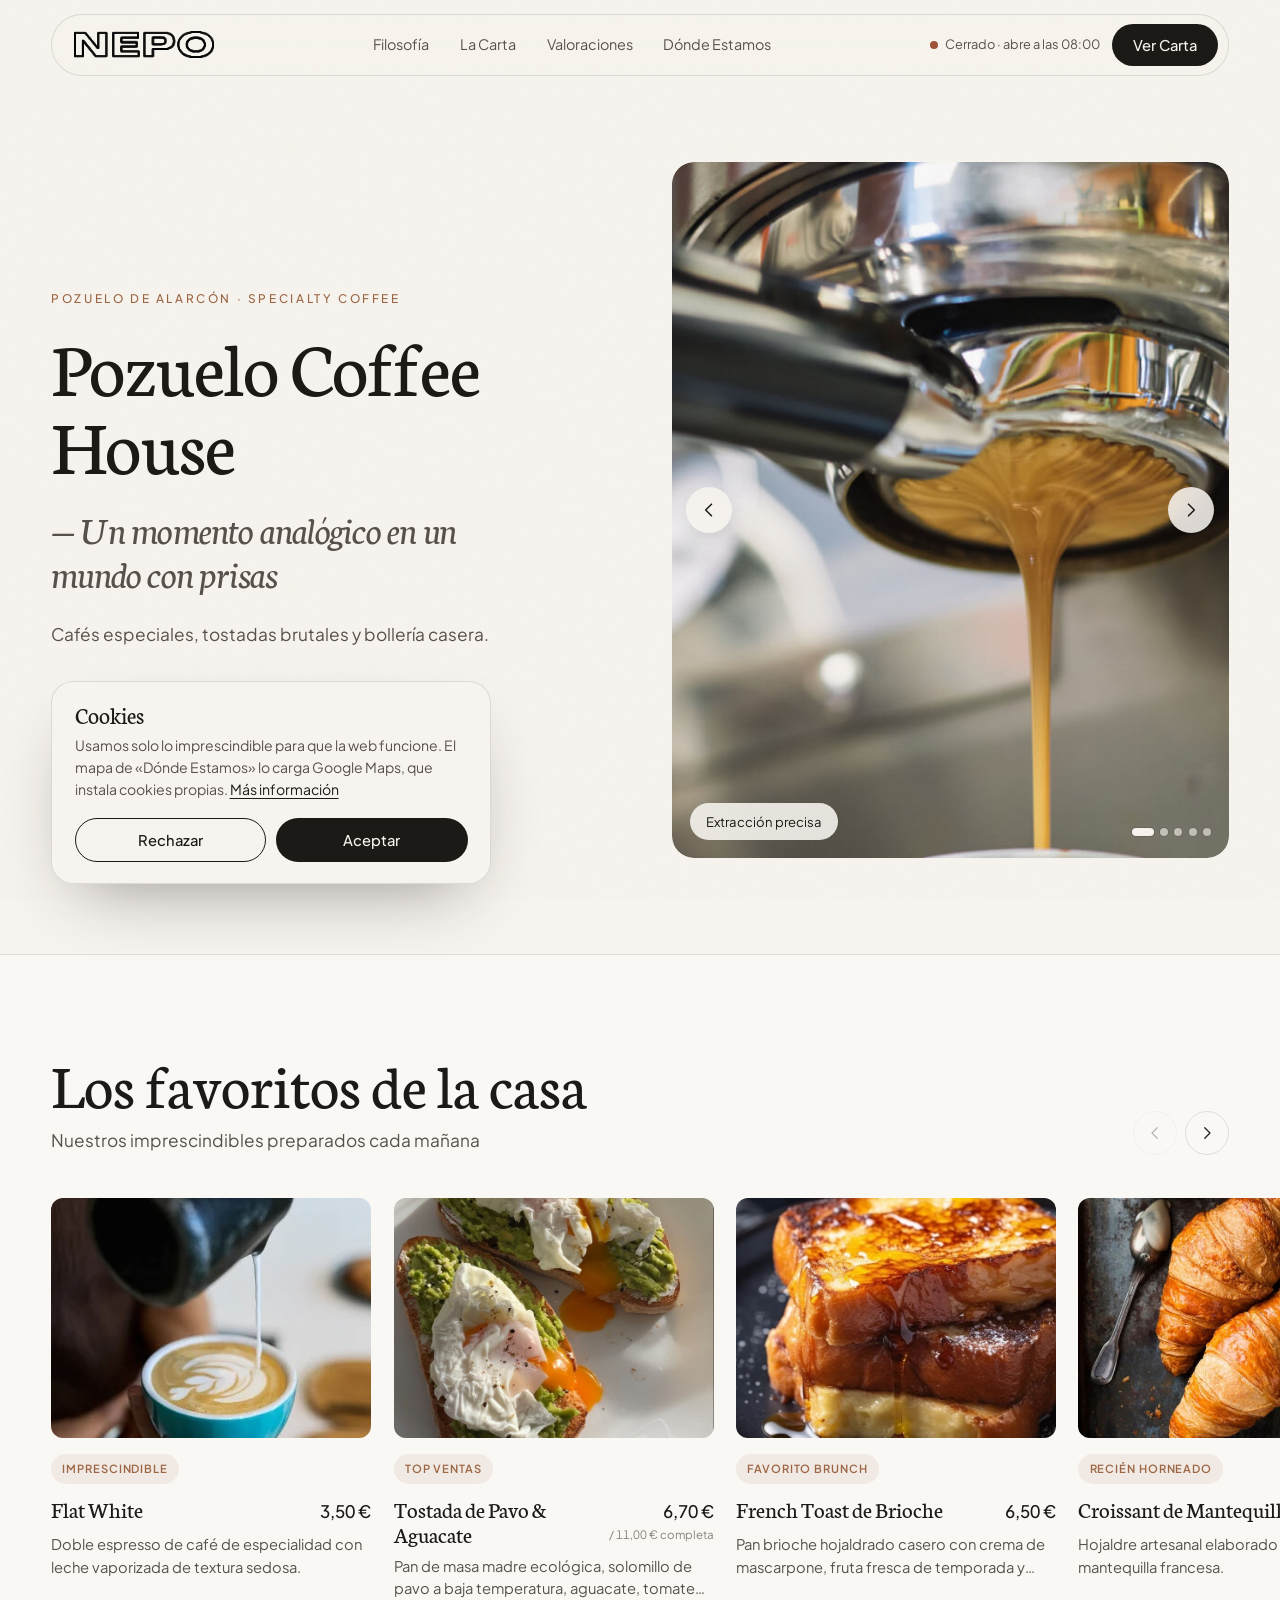
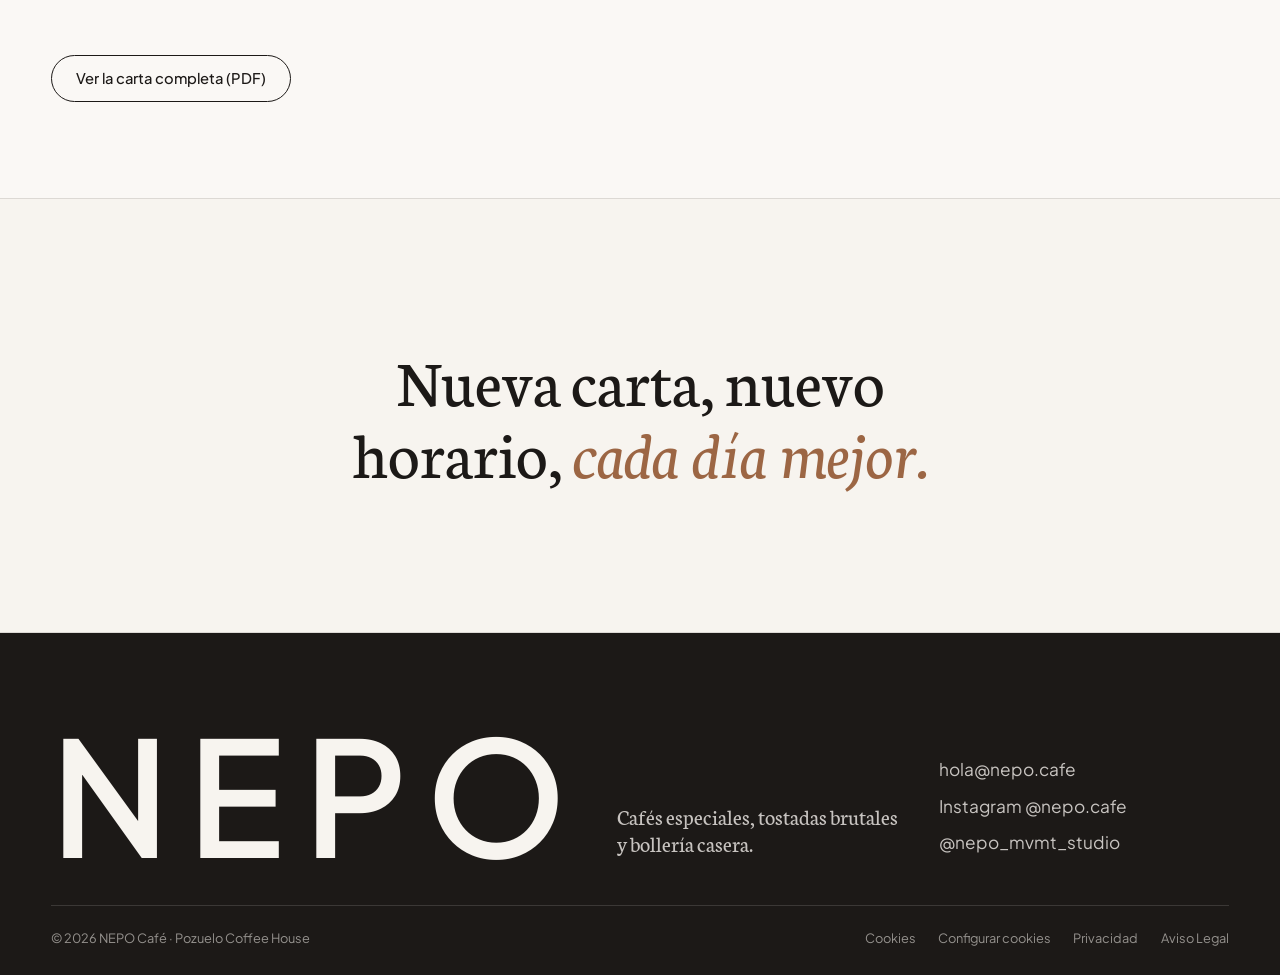
==== commit 29b706c6: "Web en 5 páginas: Inicio, Filosofía, Carta, Valoraciones y Dónde Estamos Cada enlace del menú abre s" ====
--- a/index.html
+++ b/index.html
@@ -89,7 +89,7 @@
     </script>
   </head>
 
-  <body>
+  <body data-page="inicio">
     <a class="skip-link" href="#contenido">Saltar al contenido</a>
 
     <!-- ============================================================
@@ -99,7 +99,7 @@
       <div class="nav__inner">
         <a
           class="nav__logo"
-          href="#inicio"
+          href="./index.html"
           aria-label="NEPO Café, volver al inicio"
           data-scroll-top
         >
@@ -112,11 +112,10 @@
         </a>
 
         <nav class="nav__links" aria-label="Principal" id="nav-menu">
-          <a href="#filosofia">Filosofía</a>
-          <a href="#carta">La Carta</a>
-          <a href="#cultura">Cultura</a>
-          <a href="#valoraciones">Valoraciones</a>
-          <a href="#donde">Dónde Estamos</a>
+          <a href="./filosofia.html">Filosofía</a>
+          <a href="./carta.html">La Carta</a>
+          <a href="./valoraciones.html">Valoraciones</a>
+          <a href="./donde.html">Dónde Estamos</a>
         </nav>
 
         <div class="nav__actions">
@@ -124,7 +123,7 @@
             <span class="status__dot" aria-hidden="true"></span>
             <span class="status__text" data-status-text>Comprobando…</span>
           </span>
-          <a class="btn btn--pill btn--dark nav__cta" href="#carta"
+          <a class="btn btn--pill btn--dark nav__cta" href="./carta.html"
             >Ver Carta</a
           >
           <button
@@ -157,8 +156,8 @@
               Cafés especiales, tostadas brutales y bollería casera.
             </p>
             <div class="hero__actions">
-              <a class="btn btn--pill btn--dark" href="#carta">Ver carta</a>
-              <a class="btn btn--pill btn--outline" href="#donde">Cómo llegar</a>
+              <a class="btn btn--pill btn--dark" href="./carta.html">Ver carta</a>
+              <a class="btn btn--pill btn--outline" href="./donde.html">Cómo llegar</a>
             </div>
           </div>
 
@@ -292,405 +291,13 @@
         </div>
       </section>
 
-      <!-- Banda de claim -->
+<!-- Banda de claim -->
       <section class="claim" aria-label="Novedades">
         <p class="claim__text reveal">
           Nueva carta, nuevo horario, <em>cada día mejor.</em>
         </p>
       </section>
 
-      <!-- ============================================================
-         3. BENTO GRID — los 3 pilares
-         ============================================================ -->
-      <section
-        class="section pillars"
-        id="filosofia"
-        aria-labelledby="pillars-title"
-      >
-        <header class="section__head reveal">
-          <p class="eyebrow">Filosofía</p>
-          <h2 class="section__title" id="pillars-title">
-            Tres pilares, <em>una taza</em>
-          </h2>
-        </header>
-
-        <div class="bento">
-          <!-- Pilar 1 -->
-          <article class="bento__card bento__card--feature reveal">
-            <figure class="media media--tall" data-label="Café de especialidad">
-              <img
-                src="./assets/cafe-especialidad.jpg"
-                alt="Extracción de espresso: un hilo de café dorado cae del portafiltro de la máquina"
-                style="object-position: 66% 50%"
-                loading="lazy"
-                decoding="async"
-                onerror="this.closest('.media').classList.add('is-fallback')"
-              />
-            </figure>
-            <div class="bento__body">
-              <span class="bento__index">01</span>
-              <h3 class="bento__title">Cafés Especiales</h3>
-              <p>
-                Café de primerísima calidad preparado de forma excelente. Nace
-                destinado a proporcionar momentos de máximo deleite sensorial,
-                cuidando cada detalle en su recogida, proceso de elaboración,
-                tostado y preparación.
-              </p>
-              <blockquote class="bento__quote">
-                “No es espuma. Es textura. Leche tratada con precisión.”
-              </blockquote>
-            </div>
-          </article>
-
-          <!-- Tostadas: tarjeta grande junto al pilar 1 -->
-          <figure
-            class="bento__card bento__card--photo bento__card--toast media reveal"
-            data-label="Tostadas brutales"
-          >
-            <img
-              src="./assets/tostadas-brutales.jpg"
-              alt="Dos tostadas de aguacate con huevo poché y yema líquida"
-              style="object-position: 50% 50%"
-              loading="lazy"
-              decoding="async"
-              onerror="this.closest('.media').classList.add('is-fallback')"
-            />
-            <figcaption class="bento__caption">Tostadas brutales</figcaption>
-          </figure>
-
-          <!-- Pilar 2 -->
-          <article class="bento__card bento__card--sand reveal">
-            <span class="bento__index">02</span>
-            <h3 class="bento__title">Momento NEPO</h3>
-            <p>
-              Con una historia centenaria acompañando al ser humano, el café
-              habilita en nuestro cerebro un nuevo nivel de percepción y
-              sensación. En un mundo de prisas y “ultraprocesado”, invitamos a
-              disfrutar de un momento pausado, un momento “analógico” donde
-              vivir una experiencia única y efímera.
-            </p>
-          </article>
-
-          <!-- Pilar 3 -->
-          <article class="bento__card bento__card--green reveal" id="cultura">
-            <div class="bento__green-text">
-              <span class="bento__index">03</span>
-              <h3 class="bento__title">Cultura del Café</h3>
-              <p>
-                Celebramos la cultura del café y contribuimos a que crezca,
-                aumentando el conocimiento desde su origen hasta la taza y
-                poniendo en valor los procesos de desarrollo ético, justo y
-                sostenible.
-              </p>
-            </div>
-            <figure class="media media--leaf" data-label="Rama de cafeto">
-              <img
-                src="./assets/rama-cafeto.jpg"
-                alt="Rama de cafeto con cerezas de café verdes"
-                style="object-position: 45% 50%"
-                loading="lazy"
-                decoding="async"
-                onerror="this.closest('.media').classList.add('is-fallback')"
-              />
-            </figure>
-          </article>
-
-          <figure
-            class="bento__card bento__card--photo bento__card--photo-b media reveal"
-            data-label="Latte art"
-          >
-            <img
-              src="./assets/latte-art.jpg"
-              alt="Barista vertiendo leche texturizada y dibujando un tulipán de latte art en una taza azul"
-              loading="lazy"
-              decoding="async"
-              onerror="this.closest('.media').classList.add('is-fallback')"
-            />
-            <figcaption class="bento__caption">Latte art</figcaption>
-          </figure>
-
-          <article
-            class="bento__card bento__card--type reveal"
-            aria-hidden="true"
-          >
-            <p class="bento__big">
-              Tiempo.<br /><em>Molienda.</em><br />Precisión.
-            </p>
-          </article>
-        </div>
-      </section>
-
-      <!-- ============================================================
-         4. CARTA INTERACTIVA FILTRABLE
-         Los productos se definen en js/main.js (objeto MENU) para
-         editarlos sin tocar el HTML.
-         ============================================================ -->
-      <section class="section menu" id="carta" aria-labelledby="menu-title">
-        <header class="section__head reveal">
-          <p class="eyebrow">La Carta</p>
-          <h2 class="section__title" id="menu-title">
-            Nueva carta, <em>hecha a mano</em>
-          </h2>
-          <p class="section__lead">
-            Café de especialidad, tés, tostadas de masa madre y brioche hecho en
-            casa. Opciones sin gluten en tostadas y buns.
-          </p>
-        </header>
-
-        <div
-          class="tabs reveal"
-          role="tablist"
-          aria-label="Categorías de la carta"
-          data-tabs
-        ></div>
-        <div
-          class="menu__panel"
-          role="tabpanel"
-          tabindex="0"
-          data-menu-panel
-          aria-live="polite"
-        ></div>
-
-        <aside class="allergens reveal" aria-label="Alérgenos">
-          <span class="allergens__title">Alérgenos</span>
-          ¿Alergias o intolerancias? Pregunta a nuestro equipo y te indicamos
-          los alérgenos de cada producto.
-        </aside>
-      </section>
-
-      <!-- ============================================================
-         5. COMUNIDAD @nepo.cafe
-         ============================================================ -->
-      <section class="section community" aria-labelledby="community-title">
-        <div class="community__grid">
-          <figure
-            class="media community__img community__img--a reveal"
-            data-label="El local"
-          >
-            <img
-              src="./assets/local-nepo.jpg"
-              alt="Fachada blanca de NEPO Café en Pozuelo, con el cartel NEPO y sillas amarillas en la terraza"
-              loading="lazy"
-              decoding="async"
-              onerror="this.closest('.media').classList.add('is-fallback')"
-            />
-          </figure>
-
-          <div class="community__text reveal">
-            <p class="eyebrow">Comunidad · @nepo.cafe</p>
-            <h2 class="community__quote" id="community-title">
-              “Detrás de cada taza hay mucho más de lo que parece.
-              <em>Tiempo, molienda, precisión.</em>”
-            </h2>
-            <p class="community__lead">
-              Somos la cafetería de barrio de Pozuelo: vecinos, madrugadores,
-              equipos de trabajo y amantes del buen café. Y a veces, algo más:
-              sesiones especiales junto a
-              <a
-                href="https://www.instagram.com/nepo_mvmt_studio/"
-                target="_blank"
-                rel="noopener"
-                >@nepo_mvmt_studio</a
-              >, donde el movimiento y el café se encuentran.
-            </p>
-            <a
-              class="btn btn--pill btn--outline"
-              href="https://www.instagram.com/nepo.cafe/"
-              target="_blank"
-              rel="noopener"
-            >
-              Síguenos en Instagram
-              <svg
-                width="16"
-                height="16"
-                viewBox="0 0 24 24"
-                fill="none"
-                stroke="currentColor"
-                stroke-width="1.6"
-                aria-hidden="true"
-              >
-                <rect x="3" y="3" width="18" height="18" rx="5" />
-                <circle cx="12" cy="12" r="4" />
-                <circle cx="17.5" cy="6.5" r="1" fill="currentColor" />
-              </svg>
-            </a>
-          </div>
-
-          <figure
-            class="media community__img community__img--b reveal"
-            data-label="Tueste"
-          >
-            <img
-              src="./assets/tueste.jpg"
-              alt="Granos de café recién tostados girando en el tambor de enfriado del tostador"
-              loading="lazy"
-              decoding="async"
-              onerror="this.closest('.media').classList.add('is-fallback')"
-            />
-          </figure>
-
-          <figure
-            class="media community__img community__img--c reveal"
-            data-label="En barra"
-          >
-            <img
-              src="./assets/espresso-barra.jpg"
-              alt="Espresso cayendo del portafiltro en una taza amarilla en la barra de NEPO"
-              loading="lazy"
-              decoding="async"
-              onerror="this.closest('.media').classList.add('is-fallback')"
-            />
-          </figure>
-        </div>
-
-        <div class="marquee" aria-hidden="true">
-          <div class="marquee__track">
-            <span>@nepo.cafe</span><span>Pozuelo Coffee House</span
-            ><span>@nepo_mvmt_studio</span><span>Cafés especiales</span
-            ><span>Tostadas brutales</span><span>Bollería casera</span>
-            <span>@nepo.cafe</span><span>Pozuelo Coffee House</span
-            ><span>@nepo_mvmt_studio</span><span>Cafés especiales</span
-            ><span>Tostadas brutales</span><span>Bollería casera</span>
-          </div>
-        </div>
-      </section>
-
-      <!-- ============================================================
-         5b. VALORACIONES — reseñas en Google
-         Enlaza a la ficha de Google Maps (cid). El titular del negocio
-         puede cambiar los dos primeros enlaces por el enlace corto «Pedir
-         reseñas» de Google Business Profile, que abre directamente el
-         formulario de valoración.
-         ============================================================ -->
-      <section class="section reviews" id="valoraciones" aria-labelledby="reviews-title">
-        <div class="reviews__card reveal">
-          <p class="eyebrow">Valoraciones</p>
-          <h2 class="section__title" id="reviews-title">¿Qué tal tu <em>momento NEPO</em>?</h2>
-          <p class="reviews__lead">
-            Tu opinión nos ayuda a mejorar cada día. Puntúa tu visita con
-            estrellas y cuéntanos qué te pareció: todas las valoraciones son
-            públicas en Google.
-          </p>
-
-          <a class="reviews__stars" href="https://www.google.com/maps?cid=17366522246686760535" target="_blank" rel="noopener" aria-label="Valorar NEPO Café en Google">
-            <span aria-hidden="true">★</span><span aria-hidden="true">★</span><span aria-hidden="true">★</span><span aria-hidden="true">★</span><span aria-hidden="true">★</span>
-          </a>
-
-          <div class="reviews__actions">
-            <a class="btn btn--pill btn--dark" href="https://www.google.com/maps?cid=17366522246686760535" target="_blank" rel="noopener">
-              <svg width="16" height="16" viewBox="0 0 24 24" fill="currentColor" aria-hidden="true"><path d="M12 2.5l2.9 6 6.6.8-4.9 4.6 1.2 6.6L12 17.3l-5.8 3.2 1.2-6.6-4.9-4.6 6.6-.8z"/></svg>
-              Escribir una valoración
-            </a>
-            <a class="btn btn--pill btn--outline" href="https://www.google.com/maps?cid=17366522246686760535" target="_blank" rel="noopener">
-              Ver todas las valoraciones
-            </a>
-          </div>
-
-          <p class="reviews__steps">
-            Se abre nuestra ficha de Google Maps: pulsa <strong>Reseñas</strong> →
-            <strong>Escribir una reseña</strong>. Necesitas una cuenta de Google.
-          </p>
-        </div>
-      </section>
-
-      <!-- ============================================================
-         6. UBICACIÓN Y HORARIOS
-         ============================================================ -->
-      <section class="section visit" id="donde" aria-labelledby="visit-title">
-        <div class="visit__grid">
-          <div class="visit__info reveal">
-            <p class="eyebrow">Dónde Estamos</p>
-            <h2 class="section__title" id="visit-title">
-              Ven a <em>vernos</em>
-            </h2>
-
-            <address class="visit__address">
-              Avda. Juan XXIII, 19<br />
-              28224 Pozuelo de Alarcón, Madrid
-            </address>
-
-            <table class="hours" aria-label="Horario de apertura">
-              <tbody>
-                <tr data-days="1,2,3,4,5">
-                  <th scope="row">Lunes a viernes</th>
-                  <td>07:30 – 19:30</td>
-                </tr>
-                <tr data-days="6">
-                  <th scope="row">Sábado</th>
-                  <td>08:00 – 19:30</td>
-                </tr>
-                <tr data-days="0">
-                  <th scope="row">Domingo</th>
-                  <td>08:00 – 15:00</td>
-                </tr>
-              </tbody>
-            </table>
-
-            <!-- Aviso de temporada: main.js lo muestra solo entre el 15/11 y el 25/12 -->
-            <aside class="seasonal" data-season="11-15:12-25" hidden>
-              <img
-                src="./assets/horario-navidad.jpg"
-                alt="Cartel de NEPO con los horarios de Navidad junto a unas sillas amarillas"
-                loading="lazy"
-                decoding="async"
-              />
-              <div>
-                <p class="seasonal__title">Horarios de Navidad</p>
-                <p>
-                  <strong>24 dic</strong> · 07:30 – 15:00<br /><strong
-                    >25 dic</strong
-                  >
-                  · Cerrado
-                </p>
-              </div>
-            </aside>
-
-            <div class="visit__actions">
-              <a
-                class="btn btn--pill btn--dark"
-                target="_blank"
-                rel="noopener"
-                href="https://www.google.com/maps/dir/?api=1&amp;destination=Avda.%20Juan%20XXIII%2C%2019%2C%2028224%20Pozuelo%20de%20Alarc%C3%B3n%2C%20Madrid"
-              >
-                Cómo llegar en Google Maps
-              </a>
-              <a class="btn btn--pill btn--outline" href="mailto:hola@nepo.cafe"
-                >hola@nepo.cafe</a
-              >
-            </div>
-          </div>
-
-          <div class="map reveal">
-            <!-- Mapa con filtro cálido/monocromo. Google Maps instala cookies de
-               terceros, así que solo se carga si el visitante las acepta. -->
-            <iframe
-              class="map__frame"
-              title="Mapa: NEPO Café, Avda. Juan XXIII 19, Pozuelo de Alarcón"
-              data-src="https://www.google.com/maps?q=Avda.+Juan+XXIII+19,+28224+Pozuelo+de+Alarc%C3%B3n,+Madrid&amp;z=16&amp;output=embed"
-              loading="lazy"
-              referrerpolicy="no-referrer-when-downgrade"
-            ></iframe>
-            <div class="map__consent" data-map-consent>
-              <p class="map__consent-title">Avda. Juan XXIII, 19</p>
-              <p>
-                El mapa interactivo lo sirve Google Maps, que instala sus
-                propias cookies.
-              </p>
-              <button
-                class="btn btn--pill btn--dark"
-                type="button"
-                data-cookie-accept
-              >
-                Aceptar y ver mapa
-              </button>
-            </div>
-            <div class="map__pin" aria-hidden="true">
-              <span class="map__pin-dot"></span>
-              <span class="map__pin-label">NEPO</span>
-            </div>
-          </div>
-        </div>
-      </section>
     </main>
 
     <!-- ============================================================
--- a/css/styles.css
+++ b/css/styles.css
@@ -165,6 +165,12 @@
   transition: transform .45s var(--ease);
 }
 .nav__links a:hover { color: var(--ink); }
+/* Página actual en el menú */
+.nav__links a[aria-current="page"] { color: var(--ink); font-weight: 600; }
+.nav__links a[aria-current="page"]::after { transform: scaleX(1); }
+
+/* En las páginas interiores, la primera sección deja hueco a la navbar fija */
+main > .section:first-child { padding-top: clamp(8rem, 14vw, 10.5rem); }
 .nav__links a:hover::after { transform: scaleX(1); transform-origin: left; }
 
 .nav__actions { display: flex; align-items: center; gap: .75rem; }
@@ -647,7 +653,6 @@
 @keyframes marquee { to { transform: translateX(-50%); } }
 
 /* ---------- 11b. Valoraciones ---------- */
-.reviews { padding-top: 0; }
 .reviews__card {
   text-align: center;
   background: var(--sand);
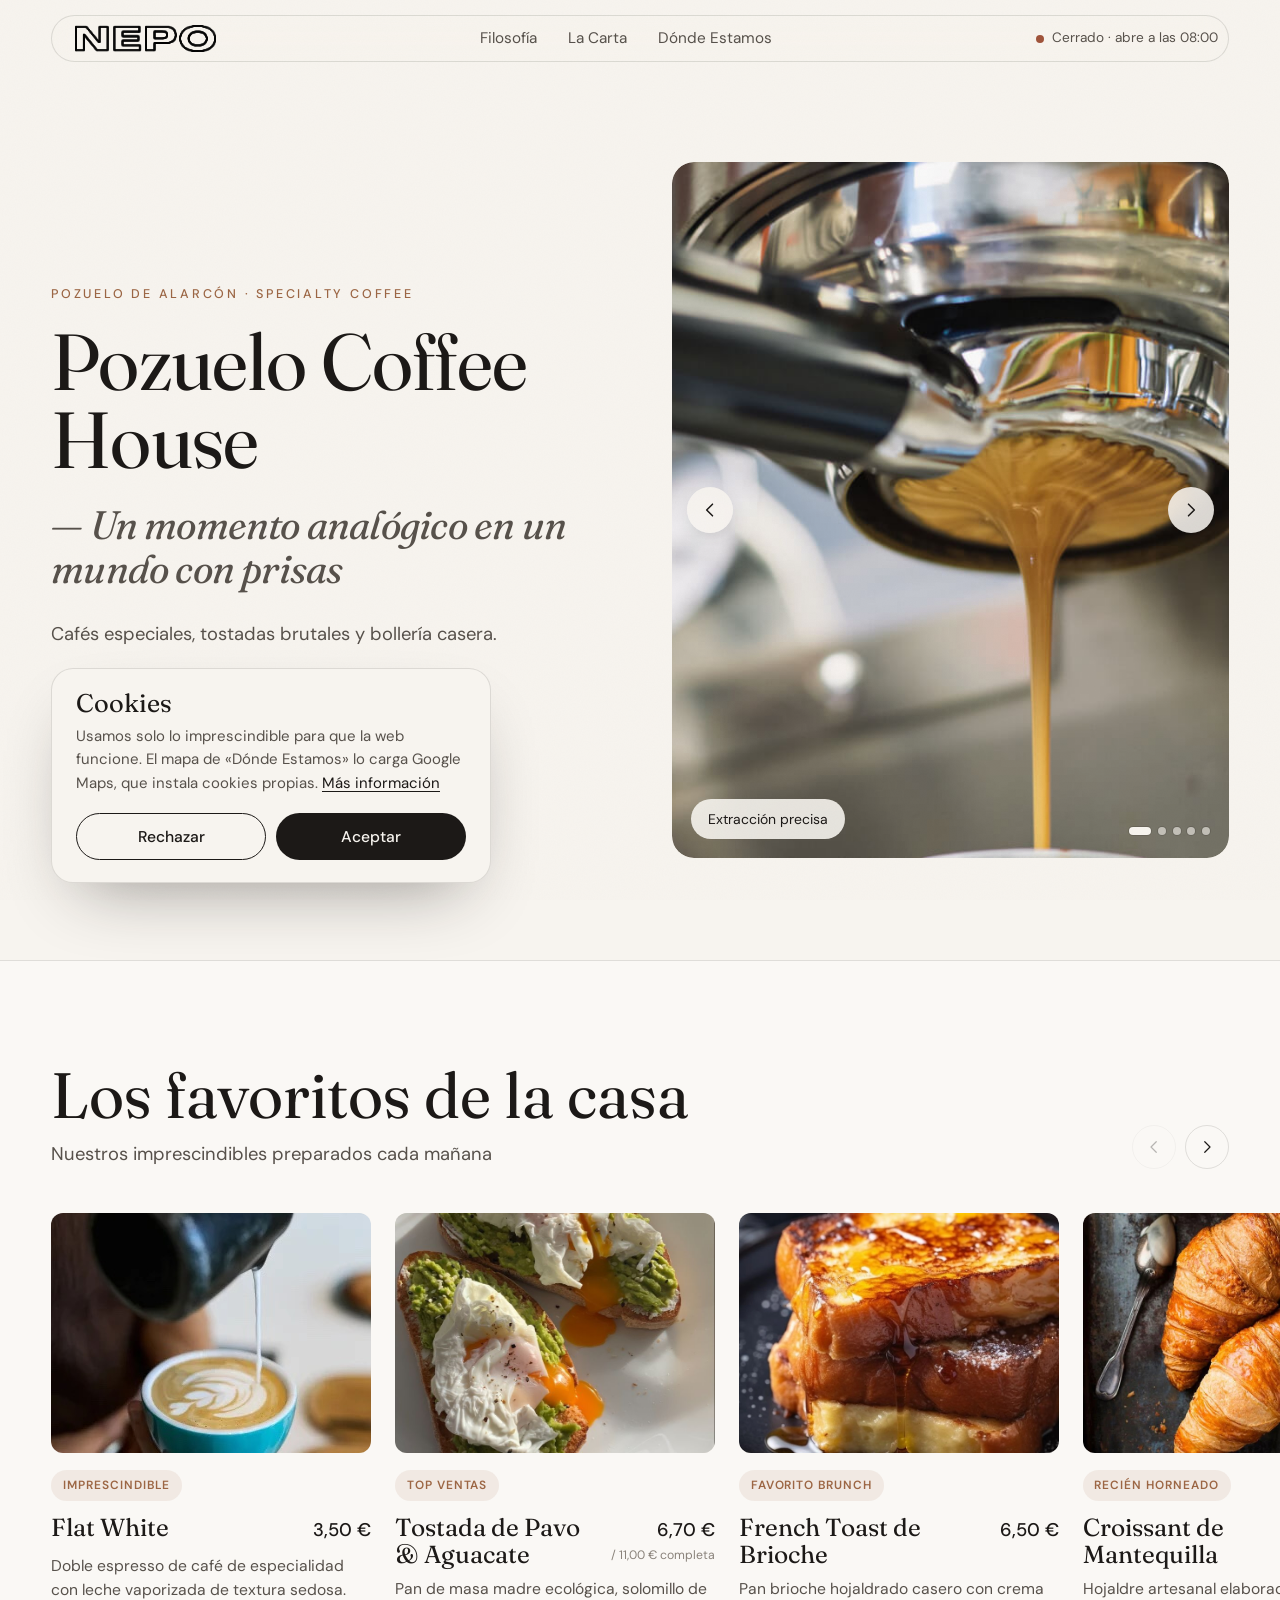
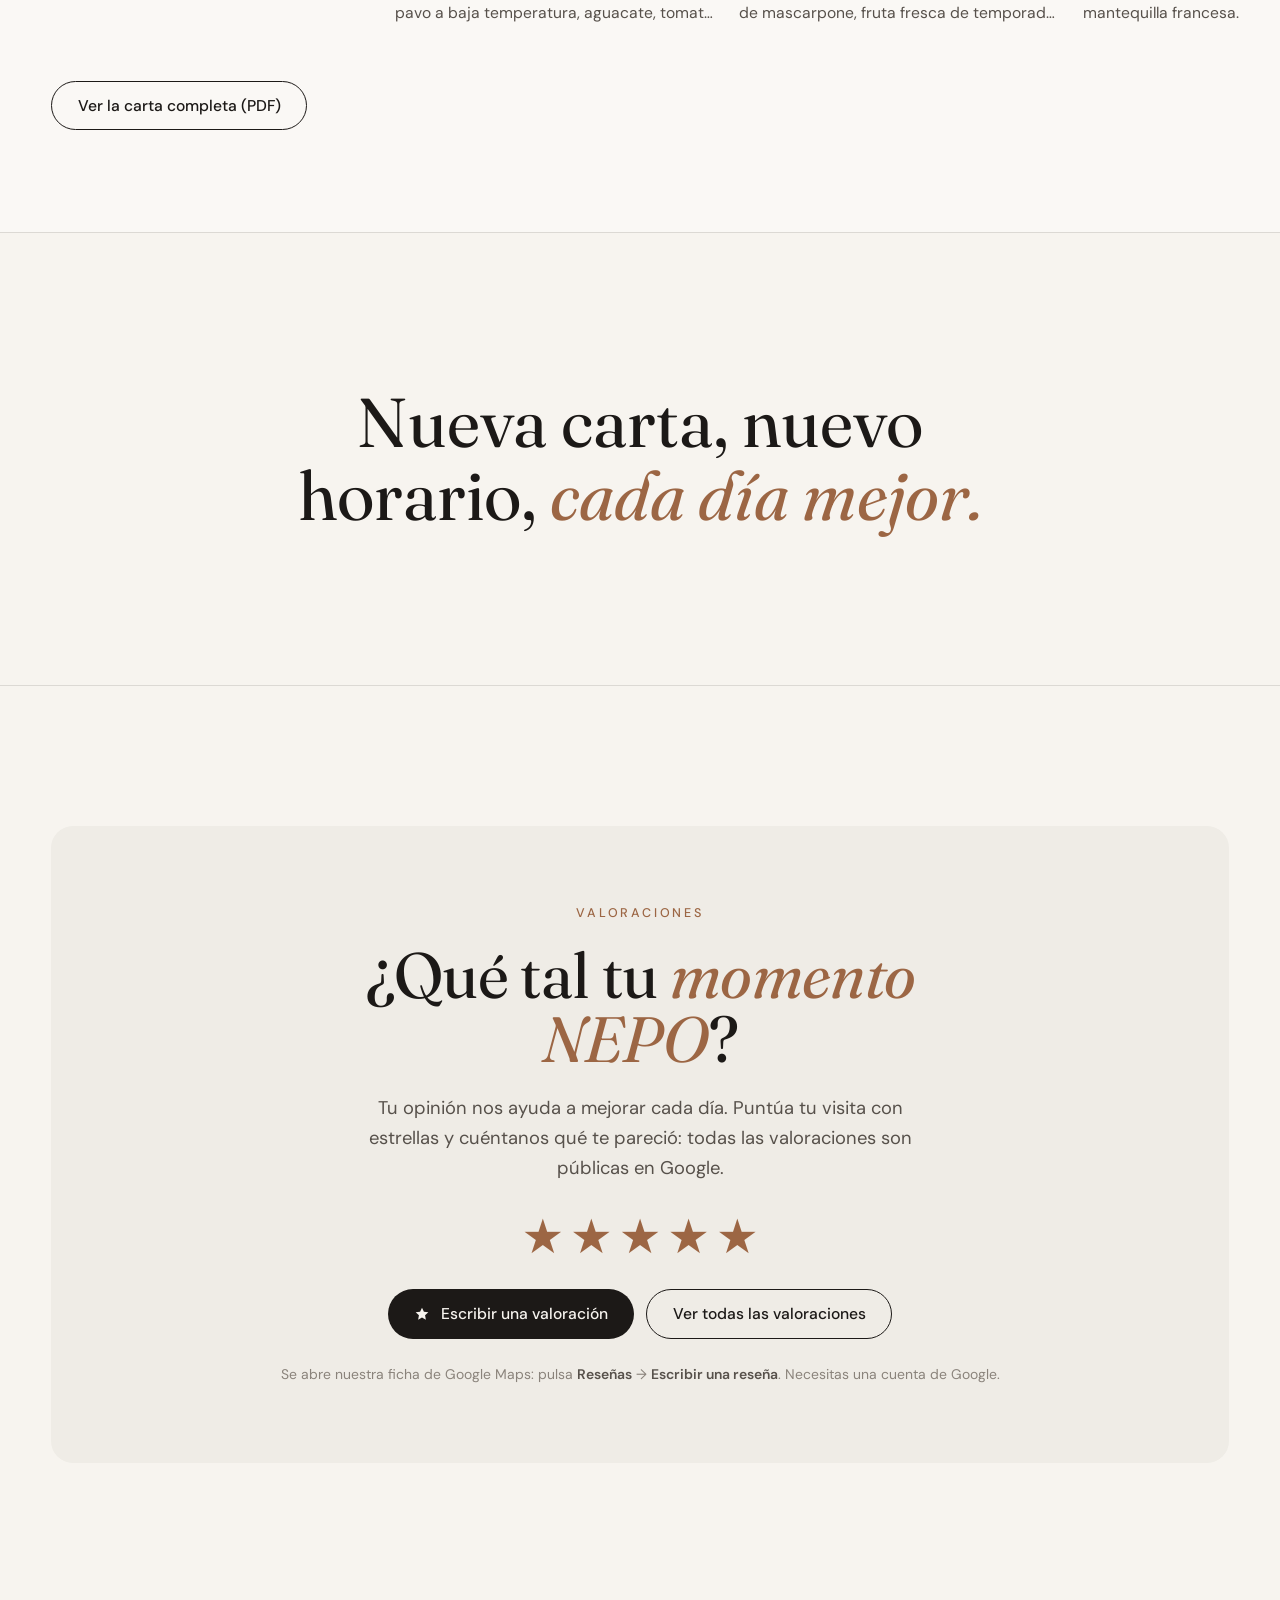
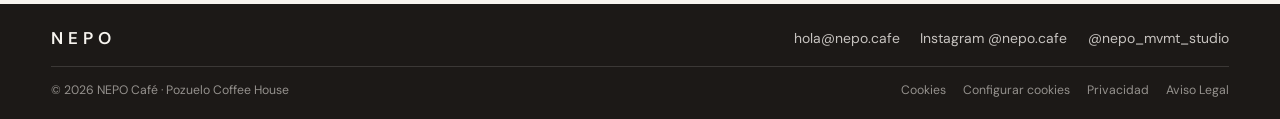
==== commit 94f1574b: "Tipografía Fraunces + DM Sans, letra más grande y ajustes de la web - Fraunces en títulos y DM Sans " ====
--- a/index.html
+++ b/index.html
@@ -35,7 +35,7 @@
     <link rel="preconnect" href="https://fonts.googleapis.com" />
     <link rel="preconnect" href="https://fonts.gstatic.com" crossorigin />
     <link
-      href="https://fonts.googleapis.com/css2?family=Neuton:ital,wght@0,300;0,400;0,700;1,400&family=Plus+Jakarta+Sans:wght@300;400;500;600&display=swap"
+      href="https://fonts.googleapis.com/css2?family=Fraunces:ital,opsz,wght@0,9..144,300..700;1,9..144,300..700&family=DM+Sans:opsz,wght@9..40,300..700&display=swap"
       rel="stylesheet"
     />
 
@@ -114,7 +114,6 @@
         <nav class="nav__links" aria-label="Principal" id="nav-menu">
           <a href="./filosofia.html">Filosofía</a>
           <a href="./carta.html">La Carta</a>
-          <a href="./valoraciones.html">Valoraciones</a>
           <a href="./donde.html">Dónde Estamos</a>
         </nav>
 
@@ -123,9 +122,6 @@
             <span class="status__dot" aria-hidden="true"></span>
             <span class="status__text" data-status-text>Comprobando…</span>
           </span>
-          <a class="btn btn--pill btn--dark nav__cta" href="./carta.html"
-            >Ver Carta</a
-          >
           <button
             class="nav__toggle"
             type="button"
@@ -272,7 +268,7 @@
 
             <li class="product">
               <figure class="product__media media" data-label="Matcha Latte">
-                <img src="./assets/matcha-latte.jpg" alt="Matcha latte con leche texturizada" loading="lazy" decoding="async" onerror="this.closest('.media').classList.add('is-fallback')" />
+                <img src="./assets/matcha-latte.jpg" alt="Iced matcha latte en vaso de cristal con hielo" style="object-position: 50% 55%" loading="lazy" decoding="async" onerror="this.closest('.media').classList.add('is-fallback')" />
               </figure>
               <span class="product__badge">Sin café</span>
               <div class="product__row">
@@ -296,6 +292,44 @@
         <p class="claim__text reveal">
           Nueva carta, nuevo horario, <em>cada día mejor.</em>
         </p>
+      </section>
+
+      <!-- ============================================================
+         5b. VALORACIONES — reseñas en Google
+         Enlaza a la ficha de Google Maps (cid). El titular del negocio
+         puede cambiar los dos primeros enlaces por el enlace corto «Pedir
+         reseñas» de Google Business Profile, que abre directamente el
+         formulario de valoración.
+         ============================================================ -->
+      <section class="section reviews" id="valoraciones" aria-labelledby="reviews-title">
+        <div class="reviews__card reveal">
+          <p class="eyebrow">Valoraciones</p>
+          <h2 class="section__title" id="reviews-title">¿Qué tal tu <em>momento NEPO</em>?</h2>
+          <p class="reviews__lead">
+            Tu opinión nos ayuda a mejorar cada día. Puntúa tu visita con
+            estrellas y cuéntanos qué te pareció: todas las valoraciones son
+            públicas en Google.
+          </p>
+
+          <a class="reviews__stars" href="https://www.google.com/maps?cid=17366522246686760535" target="_blank" rel="noopener" aria-label="Valorar NEPO Café en Google">
+            <span aria-hidden="true">★</span><span aria-hidden="true">★</span><span aria-hidden="true">★</span><span aria-hidden="true">★</span><span aria-hidden="true">★</span>
+          </a>
+
+          <div class="reviews__actions">
+            <a class="btn btn--pill btn--dark" href="https://www.google.com/maps?cid=17366522246686760535" target="_blank" rel="noopener">
+              <svg width="16" height="16" viewBox="0 0 24 24" fill="currentColor" aria-hidden="true"><path d="M12 2.5l2.9 6 6.6.8-4.9 4.6 1.2 6.6L12 17.3l-5.8 3.2 1.2-6.6-4.9-4.6 6.6-.8z"/></svg>
+              Escribir una valoración
+            </a>
+            <a class="btn btn--pill btn--outline" href="https://www.google.com/maps?cid=17366522246686760535" target="_blank" rel="noopener">
+              Ver todas las valoraciones
+            </a>
+          </div>
+
+          <p class="reviews__steps">
+            Se abre nuestra ficha de Google Maps: pulsa <strong>Reseñas</strong> →
+            <strong>Escribir una reseña</strong>. Necesitas una cuenta de Google.
+          </p>
+        </div>
       </section>
 
     </main>
--- a/css/styles.css
+++ b/css/styles.css
@@ -17,8 +17,8 @@
   --open: #4A7A55;
   --closed: #A0533A;
 
-  --serif: "Neuton", Georgia, "Times New Roman", serif;
-  --sans: "Plus Jakarta Sans", Inter, system-ui, -apple-system, sans-serif;
+  --serif: "Fraunces", Georgia, "Times New Roman", serif;
+  --sans: "DM Sans", system-ui, -apple-system, sans-serif;
 
   --gutter: clamp(1rem, 4vw, 3.5rem);
   --max: 1320px;
@@ -34,7 +34,8 @@
 
 /* ---------- 2. Base ---------- */
 *, *::before, *::after { box-sizing: border-box; }
-html { -webkit-text-size-adjust: 100%; scroll-behavior: smooth; }
+/* Base de 17 px (antes 16): toda la letra de la web un poco más grande */
+html { font-size: 106.25%; -webkit-text-size-adjust: 100%; scroll-behavior: smooth; }
 @media (prefers-reduced-motion: no-preference) { .featured__track, .slider__track { scroll-behavior: smooth; } }
 body {
   margin: 0;
@@ -566,7 +567,6 @@
 }
 .dish {
   padding: 1.5rem 0;
-  border-bottom: 1px solid var(--line);
   opacity: 0; transform: translateY(12px);
   animation: dishIn .7s var(--ease) forwards;
 }
@@ -787,29 +787,34 @@
 .footer__cookie-btn:hover { color: var(--paper); }
 
 /* ---------- 13. Footer ---------- */
+/* Footer compacto: dos filas finas (marca + contacto, y legal) */
 .footer {
   background: var(--ink); color: var(--paper);
-  padding: clamp(4rem, 8vw, 6rem) var(--gutter) 1.6rem;
+  padding: 1.4rem var(--gutter) 1.1rem;
 }
 .footer__top {
   max-width: var(--max); margin: 0 auto;
-  display: grid; grid-template-columns: 1.4fr 1fr 1fr; gap: 2rem; align-items: end;
-  padding-bottom: 3rem; border-bottom: 1px solid rgba(247, 244, 239, .14);
+  display: flex; flex-wrap: wrap; align-items: center; justify-content: space-between; gap: .6rem 1.6rem;
+  padding-bottom: .9rem; border-bottom: 1px solid rgba(247, 244, 239, .14);
 }
 .footer__logo {
-  font: 600 clamp(4rem, 13vw, 10rem)/.8 var(--sans);
-  letter-spacing: .12em;
-}
-.footer__claim { font-family: var(--serif); font-size: 1.4rem; line-height: 1.2; color: rgba(247, 244, 239, .78); }
-.footer__links { list-style: none; margin: 0; padding: 0; display: grid; gap: .5rem; justify-items: start; }
+  font: 600 1rem/1 var(--sans);
+  letter-spacing: .3em;
+}
+.footer__claim { display: none; }
+.footer__links {
+  list-style: none; margin: 0; padding: 0;
+  display: flex; flex-wrap: wrap; gap: .3rem 1.2rem;
+  font-size: .82rem;
+}
 .footer__links a { text-decoration: none; color: rgba(247, 244, 239, .78); transition: color .3s; }
 .footer__links a:hover { color: #D7A982; }
 .footer__legal {
-  max-width: var(--max); margin: 0 auto; padding-top: 1.4rem;
-  display: flex; flex-wrap: wrap; justify-content: space-between; gap: 1rem;
-  font-size: .8rem; color: rgba(247, 244, 239, .55);
-}
-.footer__legal nav { display: flex; gap: 1.4rem; }
+  max-width: var(--max); margin: 0 auto; padding-top: .8rem;
+  display: flex; flex-wrap: wrap; justify-content: space-between; gap: .4rem 1rem;
+  font-size: .72rem; color: rgba(247, 244, 239, .55);
+}
+.footer__legal nav { display: flex; flex-wrap: wrap; gap: .3rem 1rem; }
 .footer__legal a { text-decoration: none; }
 .footer__legal a:hover { color: var(--paper); }
 
@@ -861,7 +866,7 @@
   .visit__grid { grid-template-columns: 1fr; }
   .map { min-height: 340px; }
 
-  .footer__top { grid-template-columns: 1fr; align-items: start; }
+  .footer__top { flex-direction: column; align-items: flex-start; }
 }
 
 @media (max-width: 640px) {
